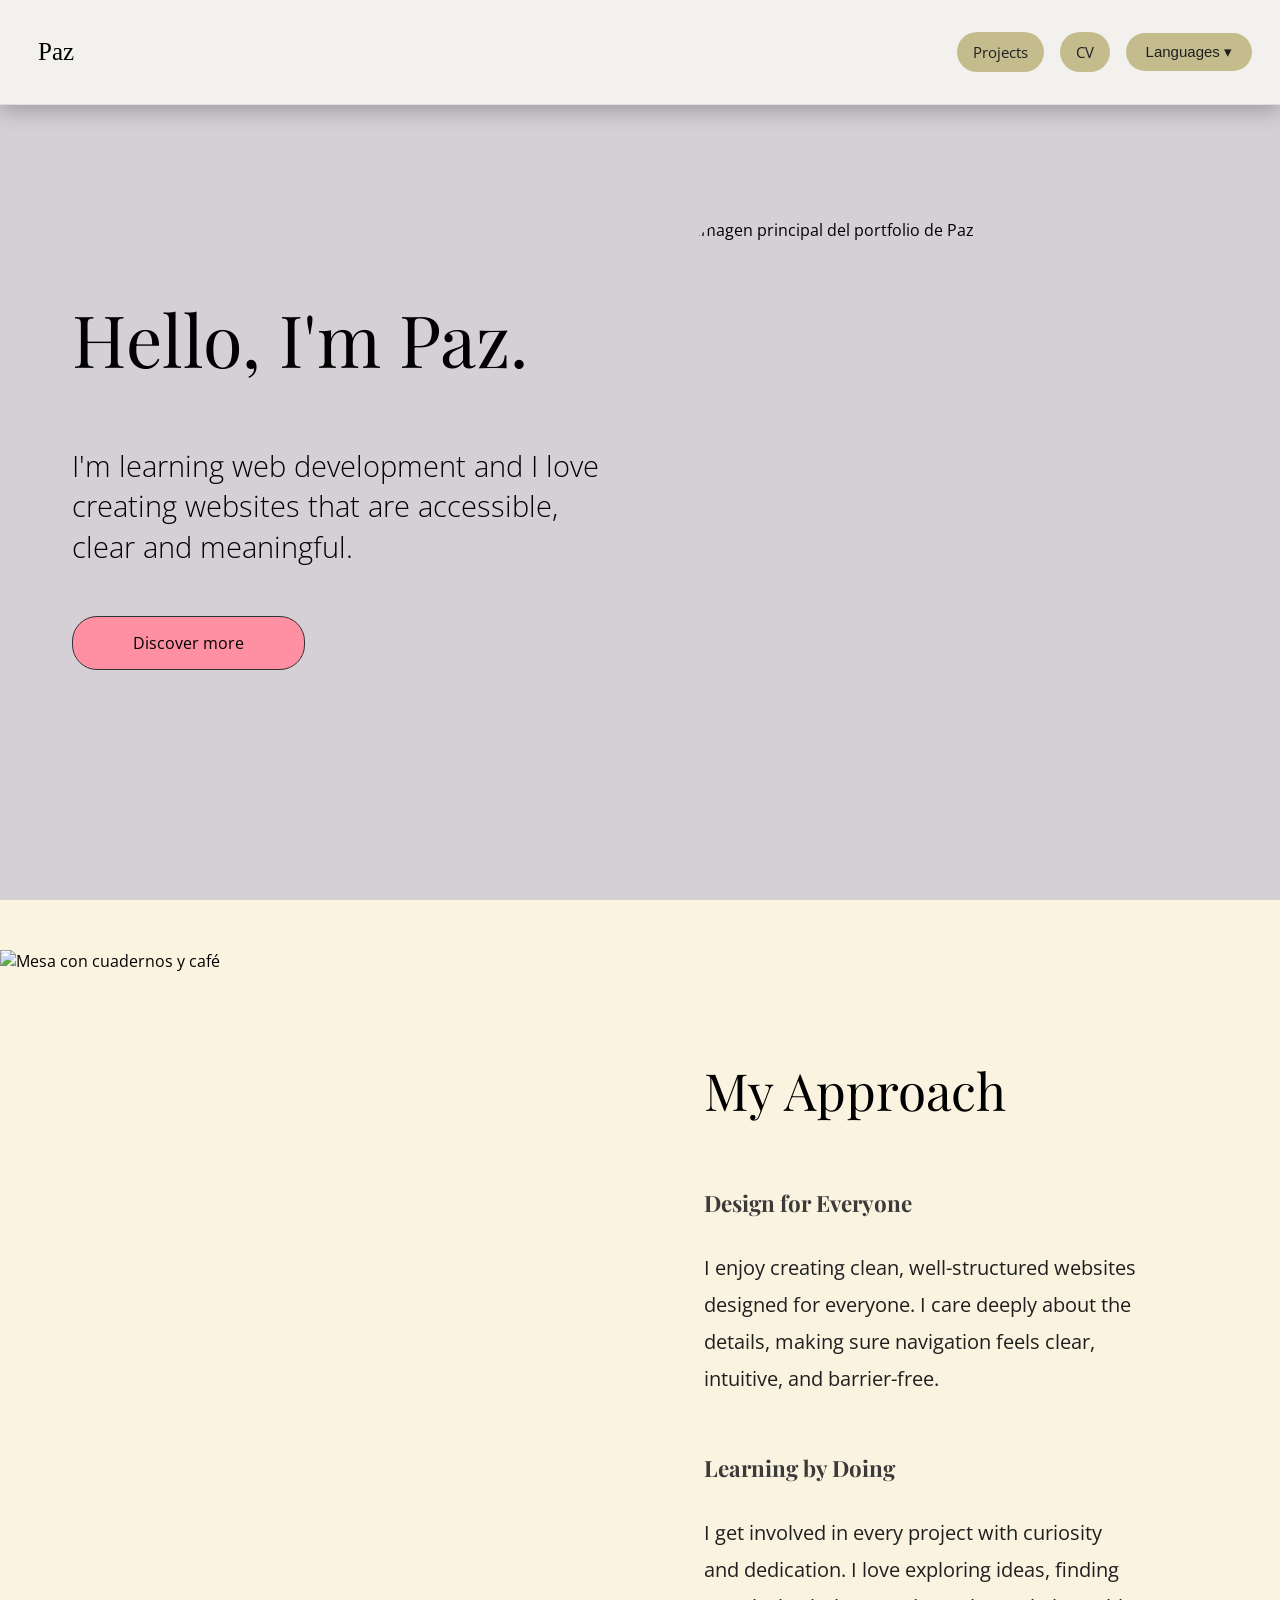
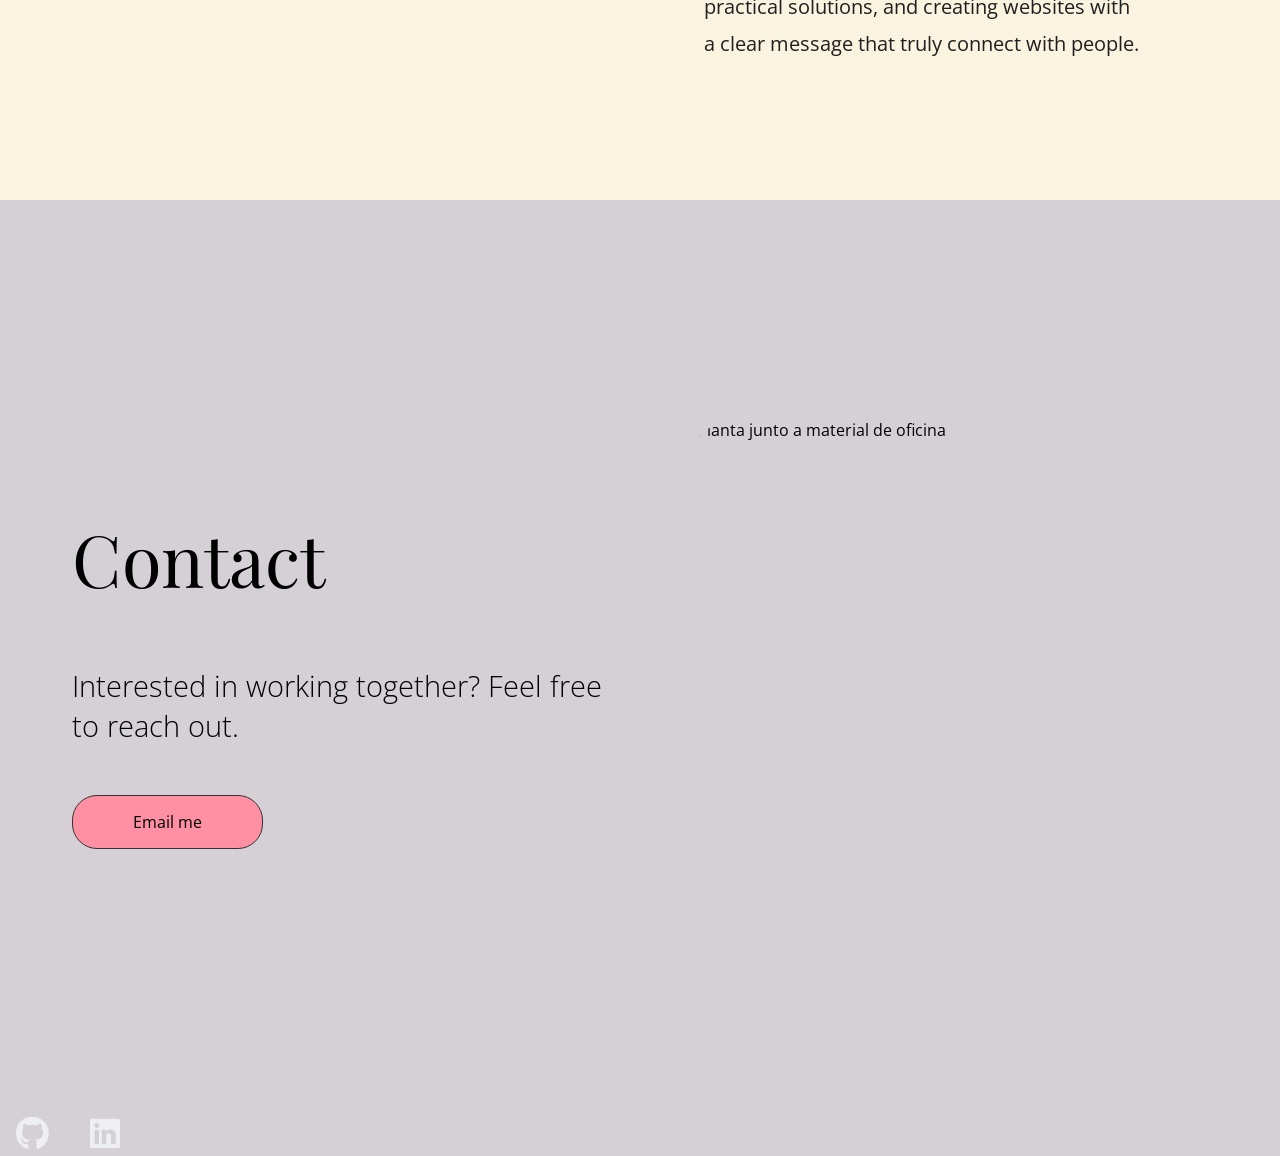
==== backup-index.html @ 0264eae2 "Add files via upload" ====
<!DOCTYPE html>
<html lang="en">
<head>
    <meta charset="UTF-8">
    <meta name="viewport" content="width=device-width, initial-scale=1.0">
    <!-- Fuente de Google -->
    <link href="https://fonts.googleapis.com/css2?family=Playfair+Display:wght@400;600;700&family=Open+Sans:wght@300;400;600&display=swap" rel="stylesheet">
    <!-- Íconos Font Awesome -->
    <link rel="stylesheet" href="https://cdnjs.cloudflare.com/ajax/libs/font-awesome/6.5.0/css/all.min.css">
    <link rel="stylesheet" href="styles.css">


    <title>Mi Página Web</title>

    <style>
                               /* ====1 BASE / RESET==== */
  html {
    scroll-behavior: smooth;
  }

  body {
    font-family: 'Open Sans', sans-serif;
    margin: 0;
    padding: 0;
    background-color: #D4D0D6;
  }

  /* Tipografía para títulos */
  h1, h2 {
    font-family: 'Playfair Display', serif;
  }

  /* Tamaños base (globales) */
  h1 {
    font-size: 4.5rem;
    font-weight: normal;
  }

  h2, p {
    font-size: 1.8rem;
    font-weight: 300;
    line-height: 1.4;
  }
 
                            /* =====2 HEADER / NAV ==== */
  header {
    position: fixed;
    top: 0;
    width: 100%;
    z-index: 1000;
    background-color: #F2F1ED;
    color: black;
    padding: 1rem;
    display: flex;
    align-items: center;
    box-shadow: 0 6px 20px rgba(0, 0, 0, 0.25);
    flex-wrap: wrap;
    transition: transform 0.3s ease-in-out;
  }

  .hide-header {
    transform: translateY(-100%);
  }

  .logo {
    font-size: 25px;
    font-weight: normal;
    color: black;
    padding: 5px 10px;
    font-family: proxima nova; /* fuente de la pagina */
  }
.navbar {
  display: flex;
  align-items: center;
  width: 100%;
}

.nav-links {
  display: flex;
  align-items: center;
  gap: 1rem;
  margin-left: auto;
}

  .nav-link {
    text-decoration: none;
    color: black;
    font-size: 15px;
    padding: 10px 20px;
    border-radius: 20px;
    background-color: #C5BC8E;
    display: inline-block;
    cursor: pointer;
  }

  .nav-link:hover {
    background-color: #F2F1ED;
    color: #218838;
  }

  .nav-button {
    font-size: 15px;
    padding: 10px 40px;
    background-color: #C5BC8E;
    color: black;
    border: none;
    border-radius: 20px;
    cursor: pointer;
  }

  .nav-button:hover {
    background-color: #F2F1ED;
    color: #218838;
  }

  /* Dropdown idiomas */
  .dropdown {
    position: relative;
    cursor: pointer;
    border-radius: 20px;
    background-color: #C5BC8E;
    display: inline-block;
    font-size: 15px;
  }

  .dropdown:hover {
    background-color: #F2F1ED;
    color: #218838;
  }

  .dropdown i {
    margin-left: 6px;
  }

  .idioma-dropdown {
    display: none;
    position: absolute;
    top: 45px;
    left: 0;
    background-color: #F2F1ED;
    box-shadow: 0 4px 8px rgba(0,0,0,0.1);
    border-radius: 10px;
    list-style: none;
    padding: 0;
    margin: 0;
    z-index: 1001;
    overflow: hidden;
    min-width: 120px;
  }

  .idioma-dropdown li {
    padding: 10px;
    font-size: 14px;
    color: black;
    cursor: pointer;
    text-align: left;
  }

  .idioma-dropdown li:hover {
    background-color: #C5BC8E;
  }
  .dropdown-btn {
  background: none;
  border: none;
  padding: 10px 20px;
  font-size: 15px;
  line-height: 1,2;
  cursor: pointer;
}
.lang-toggle {
  background: none;
  border: none;
  padding: 8px;
  cursor: pointer;
  color: #6b705c; /* elegante, no negro */
  display: flex;
  align-items: center;
}
.lang-icon {
  width: 22px;
  height: 22px;
  stroke-width: 1.3;
}
.lang-toggle:hover {
  color:#218838;
}


                         /* =======3 SCROLL / SECCIONES====== */
                         /* Ocultar barra de scroll (mantiene el scroll activo) */
.scroll-container {
  scrollbar-width: none;      /* Firefox */
  -ms-overflow-style: none;   /* IE / Edge antiguo */
}

.scroll-container::-webkit-scrollbar {
  display: none;              /* Chrome, Safari, Edge */
}

.scroll-item {
  min-height: 100vh;
  height: auto;
  display: flex;
  align-items: center;
  justify-content: center;
  padding: 2rem 0;
}


  .second-section {
    background-color: #faf3e0;
  }

  /* Layout general de secciones (1 y 3) */
  .section {
    display: flex;
    align-items: center;
    justify-content: center;
    max-width: 1200px;
    width: 100%;
    padding: 3rem 2rem;
    gap: 3rem;
  }

  .text-content {
    flex: 1;
    margin-right: 0;
  }

  .image-content {
    flex: 1;
    display: flex;
    justify-content: center;
    margin-left: 0;
  }

  .image-content img {
    width: 510px;
    height: 510px;
    object-fit: cover;
    border-radius: 60px;
    margin-top: 3rem; /* baja la imagen sin afectar al header */
  }

                            /* =======4. SECCIÓN 2 (ENFOQUE)====== */
  .enfoque-section {
    display: flex;
    height: auto; 
    padding: 0;
    margin: 0;
  }

  .enfoque-img {
    width: 50vw;
    height: auto;
    margin: 0;
    padding: 0;
    flex-shrink: 0;
  }

  .enfoque-img img {
    width: 100%;
    height: 100%;
    object-fit: cover;
    border-radius: 0;
    display: block;
  }

  /* (Unificado) Text-content dentro de sección enfoque */
  .enfoque-section .text-content {
    width: 50vw;
    padding: 4rem;
    display: flex;
    flex-direction: column;
    justify-content: center;
  }

  /* Tipografía y tamaños específicos dentro de sección enfoque */
.enfoque-section h1 {
  font-size: 3.2rem;
  margin-bottom: 2rem;
}

.enfoque-section h2 {
  font-size: 1.4rem;
  font-weight: 500;
  margin-top: 2rem;
  margin-bottom: 0.6rem;
  color: #3a3a3a;
}


.enfoque-section p {
  font-size: 1.25rem;
  line-height: 1.85;  /*mas aire entre lineas*/
  margin-bottom: 1.5rem;
  max-width: 85%;  /*ancho de la lectura*/
  color:  #1f1f1f;
  font-weight: 400;
}


                                     /* ======5. BOTÓN ======== */
  .pink-button {
    background-color: #ff8fa3;
    border: 1px solid #333;
    color: black;
    padding: 15px 60px;
    font-size: 16px;
    border-radius: 25px;
    cursor: pointer;
    display: inline-block;
    margin-top: 20px;
    transition: background-color 0.3s ease;
    text-decoration: none;
  }

  .pink-button:hover {
    background-color: #ff6f8e;
  }

                         /* =====  6) FOOTER  ========= */
 

  .social-icons {
    margin-top: 10px;
  }

  .social-icons a {
    color:#edeff2 ;
    margin: 0 16px;
    font-size: 34px;
    transition: color 0.3s;
    text-decoration: none;
  }

  .social-icons a:hover {
    color: #ff8fa3;
  }

                       /* ===== 7) RESPONSIVE ============= */

  .lang-toggle {
    display: none; /* (🌍) oculto por defecto en PC */
}

  @media (max-width: 768px) {

/* ===== BOTÓN IDIOMA MÓVIL (🌍) ===== */

/* Asegura que el grupo de acciones se vea */
.mobile-actions {

  display: flex;
  align-items: center;
  gap: 0.75rem;
  margin-left: auto;
}

/* Botón idioma: solo icono, visible y negro */
.lang-toggle {
  display: inline-flex;/* globo en modo movil*/
  align-items: center;
  justify-content: center;
  background: transparent;
  border: none;
  box-shadow: none;

  color: #000; /* mismo color que Paz */
  padding: 6px;
  cursor: pointer;
}

/* Tamaño real del icono */
.lang-toggle svg {
  width: 22px;
  height: 22px;
  stroke: currentColor;
}
/* MENÚ MÓVIL ABIERTO: ocultar icono idioma (bolita) */
header.open .lang-toggle {
  display: none;
}
/* Ajuste menú móvil */
    .nav-menu { 
      flex-wrap: wrap; 
      justify-content: center; 
      margin-left: 0; 
      margin-right: 0;
     } 

    .section {
      flex-direction: column;
      padding: 2rem 1rem;
      text-align: center;
    }

    .text-content, .image-content {
      margin: 1rem 0;
    }

    .image-content img {
      width: 100%;
      max-width: 300px;
      height: auto;
    }

    header {
      flex-direction: column;
      text-align: center;
    }

    .nav-link {
      margin: 10px 0;
    }

    h1 {
      font-size: 3rem;
    }

    h2 {
      font-size: 1rem;
    }

    .scroll-item {
      padding: 2rem 1rem;
      
    }

    .enfoque-section {
      flex-direction: column;
    }

    .enfoque-img, .enfoque-img img {
      width: 100%;
      height: auto;
    }

    .enfoque-section .text-content {
      width: 100%;
      padding: 2rem;
    }

  /* MENÚ MÓVIL: ocultar botones verdes */
    .nav-links {
       display: none;
}
/* ===== MENÚ MÓVIL – LISTA MÍNIMA ===== */

header.open .nav-links {
  display: flex;
  flex-direction: column;
  align-items: center;
  gap: 1.2rem;
  margin-top: 1.5rem;
}

header.open .nav-link {
  background: none;
  padding: 0;
  font-size: 1.15rem;
  font-weight: 400;
  color: #000;
}

header.open .nav-link:hover {
  color: #218838;
}

/* MENÚ MÓVIL ABIERTO: ocultar Languages */
.nav-links .dropdown {
  display: none;
}

/* MENÚ MÓVIL ABIERTO: ocultar hamburguesa cuando el menú está abierto */
header.open .nav-toggle {
  display: none;

  }
  /* ===== MENÚ MÓVIL COMO LISTA (SIN BOTONES) ===== */

header.open .nav-links {
  display: flex;              /* muestra el menú */
  flex-direction: column;     /* lista vertical */
  align-items: center;
  width: 100%;
  margin-top: 1.5rem;
  gap: 1.2rem;
}

header.open .nav-link {
  background: none;           /* quita verde */
  border-radius: 0;
  padding: 0;                 /* quita forma de botón */
  font-size: 1.2rem;
  font-weight: 400;
  color: #000;
}

header.open .nav-link:hover {
  background: none;
  color: #218838;
}

  }
</style>

</head>
<body>
                                   <!-- ====== ENCABEZADO CON MENÚ ====== -->
   
  <header>
  <div class="navbar">
  <a class="logo" href="index.html">Paz</a>

 <!-- ====== ACCIONES MÓVIL (derecha) ====== -->

   <div class="mobile-actions">

  <!-- Botón idioma (móvil) -->
  <button class="lang-toggle" aria-label="Change language">
  <svg class="lang-icon" viewBox="0 0 24 24" aria-hidden="true">
  <circle cx="12" cy="12" r="9" fill="none" stroke="currentColor" stroke-width="1.3"/>
  <path d="M4 12h16M12 3.5c3.5 3.8 3.5 13.2 0 17M12 3.5c-3.5 3.8-3.5 13.2 0 17"
      stroke="currentColor" stroke-width="1.3" fill="none"/>
  </svg>
      </button>
      
<!-- DROPDOWN IDIOMAS · MÓVIL -->
  <div class="dropdown mobile-dropdown">
    <div class="dropdown-menu">
      <button type="button" onclick="cambiarIdioma('en')">English</button>
      <button type="button" onclick="cambiarIdioma('es')">Español</button>
    </div>
  </div>
  <!-- Botón menú (hamburguesa) -->
  <button class="nav-toggle" aria-label="Abrir menú">
    <span></span><span></span><span></span>
  </button>

</div>


     <nav class="nav-links" aria-label="Navegación">
<a href="#" id="nav-projects">Projects</a>
<a href="#" id="nav-cv">CV</a>
      <div class="dropdown">
        <button class="dropdown-btn" id="nav-language" type="button">Languages ▾</button>

        <div class="dropdown-menu">
          <button type="button" onclick="cambiarIdioma('en')">English</button>
          <button type="button" onclick="cambiarIdioma('es')">Español</button>
        </div>
      </div>
    </nav>
  </div>
</header>
 
                              <!-- ====== CONTENIDO PRINCIPAL ====== -->
    <main class="scroll-container">
                                              <!-- SECCIÓN 1 -->

<section class="scroll-item">
<div  class="section">
<div  class="text-content">
<h1   id="intro-titulo">Hello, I'm Paz.  </h1>
<p    id="intro-parrafo">I'm learning web development and I love creating websites that are accessible, clear and meaningful.</p>
<a    href="projects-en.html" 
      class="pink-button" 
      id="intro-boton"> Discover more
</a>
</div>
      
<div  class="image-content">
<img  src="https://i.postimg.cc/T3HyyRSV/9FF4616E-A33A-4D18-80FD-D19FC85ECB50.png"
      alt="Imagen principal del portfolio de Paz">
</div>

            </div>
        </section>

                                                 <!-- SECCIÓN 2 -->
        
       <section class="scroll-item second-section" id="projects">
    <div class="enfoque-section">
        <div class="enfoque-img">
            <img src="https://i.postimg.cc/15RDTkV3/marina-podrez-Qw-Op3y-IPm38-unsplash.jpg" alt="Mesa con cuadernos y café">
        </div>
        <div class="text-content">
            <h1 id="enfoque-titulo">My Approach</h1>

<h2 id="enfoque-sub1"><strong>Design for Everyone</strong></h2>
<p id="enfoque-texto1">I enjoy creating clean, well-structured websites designed for everyone. I care deeply about the details, making sure navigation feels clear, intuitive, and barrier-free.</p>

<h2 id="enfoque-sub2"><strong>Learning by Doing</strong></h2>
<p id="enfoque-texto2">I get involved in every project with curiosity and dedication. I love exploring ideas, finding practical solutions, and creating websites with a clear message that truly connect with people.</p>



        </div>
    </div>
</section>

                                                 <!-- SECCIÓN 3 -->
        <section class="scroll-item" id="contact">
            <div class="section">
                <div class="text-content">
               <h1 id="contacto-titulo">Contact me </h1>

<p id="contacto-texto">
  Interested in my professional profile? Take a look at my CV to learn more about my experience and background.
</p>

<a href="cv-en.html" class="pink-button" id="contacto-boton">
  View CV
</a>
    

                </div>
                <div class="image-content">
                    <img src="https://i.postimg.cc/xTqwysz9/planta-en-maceta-cerca-de-telefonos-inteligentes-y-papeleria.jpg" alt="Planta junto a material de oficina">

                </div>
            </div>
        </section>
    </main>

                                       <!-- ====== Foot ====== -->
    <footer>
  <div class="social-icons">
    <a href="https://github.com/Paz8341" target="_blank" aria-label="GitHub">

      <i class="fab fa-github"></i>
    </a>
    <a href="https://www.linkedin.com/in/paz-castillo-268824127" target="_blank" aria-label="LinkedIn">

      <i class="fab fa-linkedin"></i>
    </a>
  </div>
</footer>

                  <!-- ====== SCRIPT PARA OCULTAR HEADER AL DESPLAZAR HACIA ABAJO ====== -->
    <script>
  let lastScroll = 0;

  const header = document.querySelector("header");
  const scroller = document.querySelector(".scroll-container"); // el que realmente hace scroll

  scroller.addEventListener("scroll", () => {
    const currentScroll = scroller.scrollTop; // posición del scroll dentro del contenedor

    if (currentScroll > lastScroll) {
      header.classList.add("hide-header");   // bajando: ocultar
    } else {
      header.classList.remove("hide-header"); // subiendo: mostrar
    }

    lastScroll = currentScroll;
  });
</script>

   <script>
const textos = {
  en: {
    /* ===== MENÚ (Ingles)===== */
    "menu-proyectos": "Projects",
    "menu-contacto": "Contact",

    /* ===== SECCIÓN 1 (Ingles)===== */
    "intro-titulo": "Hello, I'm Paz.",
    "intro-parrafo": "I'm learning web development and I love creating websites that are accessible, clear and meaningful.",
    "intro-boton": "Discover more",

    /* ===== SECCIÓN 2 (Ingles)===== */
    "enfoque-titulo": "My Approach",
    "enfoque-sub1": "<strong>Design for Everyone</strong>",
    "enfoque-texto1": "I enjoy creating clean, well-structured websites designed for everyone. I care deeply about the details, making sure navigation feels clear, intuitive, and barrier-free.",
    "enfoque-sub2": "<strong>Learning by Doing</strong>",
    "enfoque-texto2": "I get involved in every project with curiosity and dedication. I love exploring ideas, finding practical solutions, and creating websites with a clear message that truly connect with people.",

    /* ===== SECCIÓN 3 (Ingles)===== */
    "contacto-titulo": "Contact",
    "contacto-texto": "Interested in working together? Feel free to reach out.",
    "contacto-boton": "Email me",


    /* ===== FOOTER (Ingles)===== */
    "pie-pagina": "&copy; 2025 My Website"
  },

  es: {
    /* ===== MENÚ (español)===== */
    "menu-proyectos": "Proyectos",
    "menu-contacto": "Contacto",

    /* ===== SECCIÓN 1 (español)===== */
    "intro-titulo": "Hola, soy Paz.",
    "intro-parrafo": "Estoy aprendiendo desarrollo web y me encanta crear sitios accesibles, claros y con sentido.",
    "intro-boton": "Descubrir más",

    /* ===== SECCIÓN 2 (español)===== */
    "enfoque-titulo": "Mi Enfoque",
    "enfoque-sub1": "<strong>Diseño para Todos</strong>",
    "enfoque-texto1": "Disfruto creando páginas limpias y bien estructuradas, pensadas para todas las personas. Cuido los detalles para que la navegación sea clara, intuitiva y sin barreras.",
    "enfoque-sub2": "<strong>Aprender Haciendo</strong>",
    "enfoque-texto2": "Me implico en cada proyecto con curiosidad y dedicación. Me encanta explorar ideas, encontrar soluciones prácticas y crear webs con un mensaje claro que conecten de verdad con su público.",

    /* ===== SECCIÓN 3 (español)===== */
    "contacto-titulo": "Contacto",
    "contacto-texto": "¿Te apetece colaborar? Escríbeme cuando quieras.",
    "contacto-boton": "Escríbeme",


    /* ===== FOOTER (español)===== */
    "pie-pagina": "&copy; 2025 Mi Sitio Web"
  }
};

function cambiarIdioma(idioma) {

  // 1) Cambio los textos visibles según idioma
  for (const id in textos[idioma]) {
    const elemento = document.getElementById(id);
    if (elemento) {
      elemento.innerHTML = textos[idioma][id];
    }
  }

  // 2) Cambio enlaces según idioma (CV y Projects)
  const btnCV = document.getElementById("contacto-boton");
  if (btnCV) {
    btnCV.href = (idioma === "es") ? "cv-es.html" : "cv-en.html";
  }

  const btnProjects = document.getElementById("intro-boton");
  if (btnProjects) {
    btnProjects.href = (idioma === "es") ? "projects-es.html" : "projects-en.html";
  }

  // 3) Guardo el idioma elegido para próximas visitas
  localStorage.setItem("lang", idioma);

  // 4) Ajusto el atributo lang del HTML
  document.documentElement.lang = idioma;
}


/* ===== DROPDOWN IDIOMAS ===== */
document.querySelector('.dropdown').addEventListener('click', function (e) {
  e.stopPropagation();
  const menu = document.getElementById('idioma-menu');
  menu.style.display = (menu.style.display === 'block') ? 'none' : 'block';
});

document.addEventListener('click', function () {
  const menu = document.getElementById('idioma-menu');
  if (menu) menu.style.display = 'none';
});
// Al cargar la página: aplico el idioma guardado (si existe)
// Si no hay ninguno, uso inglés por defecto
const idiomaGuardado = localStorage.getItem("lang") || "en";
cambiarIdioma(idiomaGuardado);


</script>
 <script src="script.js"></script>

 <script src="script.js"></script>

</body>
</html>
---- styles.css ----
/* ====== RESET/BASE GLOBAL ====== */


* { box-sizing: border-box; }/* Aplica todos los elementos y hace que padding y border no rompan el tamaño real*/
html { 
  scroll-behavior: smooth; }/* Controla el comportamiento general del scroll */
body { 
  margin: 0; /* elimina margen por defecto del navegador */
  font-family: 'Open Sans', sans-serif; }/* fuente base */

/* Contenedor general */

.container { /* Contenedor centrado reutilizable Limita ancho y da aire lateral*/
  max-width: 1100px;
  margin: 0 auto;/* centra horizontalmente */
  padding: 3rem 1.5rem;/* espacio interior */
}

/* ====== HEADER / NAV (responsive) ====== */

header { /*Contenedor principal del menú superior*/
  position: sticky; /* se queda arriba al hacer scroll */
  top: 0;
  z-index: 1000; /* se mantiene por encima del contenido */
  background: #F2F1ED;
  border-bottom: 1px solid rgba(0,0,0,0.08);
}
/* Barra de navegación */

.navbar {
  display: flex; /* coloca elementos en fila */
  align-items: center; /* centra verticalmente */
  gap: 1rem;
  padding: 1rem 0.75rem;
  margin: 0;
}
/* Logo/ Nombre del sitio */

.logo {
  font-family: 'Playfair Display', serif; /* fuente decorativa */
  font-size: 1.4rem; /*tamaño del texto */
  text-decoration: none; /* sin subrayado */
  color: #1f1f1f; /* color del texto */
}
/* ====== ENLACES DE NAVEGACION ====== */

.nav-links {/* Contenedor de los links del menú */
  margin-left: auto; /* empuja los links a la derecha */
  display: flex;/* coloca los links en fila */
  align-items: center; /* centra verticalmente */
  gap: 0.75rem; /* espacio entre links */
}

.nav-links a { /* Estilo de cada enlace del menú */
  text-decoration: none; /* Sin subrayado */
  color: #1f1f1f; /* color del texto */
  background: #C5BC8E; /* fondo del botón */
  padding: 10px 16px; /* espacio interior */
  border-radius: 999px; /* forma redondeada */
  font-size: 0.95rem; /* tamaño de texto */
}

.nav-links a:hover { /* Hover de los enlaces */
  background: #ffffff; }  /* cambia el fondo al pasar el ratón */


/* ===== HAMBURGUESA CLÁSICA (3 RAYAS) ===== */

/* Botón hamburguesa (contenedor del icono) */
.nav-toggle { 
  display: none;   /* oculto por defecto (desktop) */      
  margin-left: auto; /* Empuja el botón a la derecha */
  background: #C5BC8E; /* Fondo verde (igual que los botones del menú) */
  border: none;   /* Sin borde */
  border-radius: 999px; /* Forma completamente redondeada */
  cursor: pointer; /* Cursor de botón clicable */
  align-items: center;
  justify-content: center;
  width: 38px;      /* ancho fijo del botón */
  height: 28px;     /* alto fijo del botón */
  padding: 0;       /* evita que la pastilla se alargue */

}

/* Línea central de la hamburguesa */
.nav-toggle span {
  position: relative;  /* Referencia para ::before y ::after */
  width: 6px;  /* Ancho de cada raya */
  height: 1.5px; /* Grosor de la raya */
  background: #1f1f1f; /* Color de las rayas */
  display: block; /* Se comporta como bloque */
}

/* Rayas superior e inferior */
.nav-toggle span::before,
.nav-toggle span::after {
  content: "";                /* Necesario para que el pseudo-elemento exista */
  position: absolute;         /* Posición absoluta respecto al span */
  left: 0;                    /* Alineadas a la izquierda */
  width: 6px;                /* Mismo ancho que la raya central */
  height: 1.5px;                /* Mismo grosor */
  background: #1f1f1f;        /* Mismo color */
}

/* Raya superior */
.nav-toggle span::before {
  top: -4px;                  /* Se coloca arriba de la raya central */
}

/* Raya inferior */
.nav-toggle span::after {
  top: 4px;                   /* Se coloca debajo de la raya central */
}


/* Dropdown idiomas */

.dropdown {/* Contenedor del dropdown (referencia para position:absolute) */
   position: relative; }/* permite posicionar el menú dentro */

.dropdown-btn {
  border: none;
  background: #C5BC8E;
  padding: 10px 16px;
  border-radius: 999px; /* forma redondeada */
  cursor: pointer;
  font-size: 0.95rem;
  color: #1f1f1f;
}

.dropdown-btn:hover { /* Hover del botón de idiomas */
  background: #ffffff; /* cambio de fondo al pasar el ratón */
}

.dropdown-menu {/* Menú desplegable (cerrado por defecto) */
  display: none;/* oculto inicialmente */
  position: absolute;/* flota sobre el layout */
  top: 46px;/* separación desde el botón */
  left: 0;/* alineado a la izquierda */
  background: #fff;/* fondo blanco */
  border-radius: 14px;/* esquinas suaves */
  box-shadow: 0 10px 30px rgba(0,0,0,0.15);/* sombra flotante */
  padding: 8px;/* espacio interior */
  min-width: 160px;/* ancho mínimo */
}

.dropdown-menu button {/* Botones dentro del menú de idiomas */
  width: 100%;/* ocupa todo el ancho */
  border: none;/* sin borde */
  background: transparent;/* fondo transparente */
  padding: 10px 10px;/* espacio clicable */
  border-radius: 10px;/* esquinas redondeadas */
  text-align: left;/* texto alineado a la izquierda */
  cursor: pointer;/* cursor interactivo */
}

.dropdown-menu button:hover { /* Hover de cada idioma */
  background: #F2F1ED; /* fondo suave al pasar el ratón */
}

.dropdown.open .dropdown-menu { /* Estado abierto del dropdown (activado por JS) */
  display: block;  /* muestra el menú */
}

/* ====== HERO (Inicio) ====== */

.hero { /* Sección principal de bienvenida */
  background: #D4D0D6; /* color de fondo del hero */
}

.hero-grid {/* Grid que organiza texto e imagen */
  display: grid; /* layout en grid */
  grid-template-columns: 1.1fr 0.9fr;/* texto / imagen */
  gap: 2rem; /* espacio entre columnas */
  align-items: center;/* centra verticalmente */
}

.hero h1 { /*Título principal del hero */
  font-family: 'Playfair Display', serif;/* tipografía especial */
  font-size: 3.2rem;/* tamaño grande */
  margin: 0 0 0.8rem 0;/* separación inferior */
}

.hero p { /* Texto descriptivo del hero */
  font-size: 1.15rem;/* tamaño de lectura cómoda */
  line-height: 1.7;/* altura de línea */
  margin: 0 0 1.2rem 0;/* separación inferior */
  max-width: 52ch; /* ancho máximo de lectura */
}

.hero img {/* Imagen del hero */
  width: 100%;
  height: 420px;
  object-fit: cover;/* recorte proporcional */
  border-radius: 28px;
}

/* Botón rosa (tu estilo) */
.pink-button {
  background-color: #ff8fa3;/* color principal */
  border: 1px solid #333;
  color: black;/* texto negro */
  padding: 14px 46px;
  font-size: 16px;
  border-radius: 25px;
  cursor: pointer;/* cursor interactivo */
  display: inline-block;/* se comporta como botón */
  text-decoration: none;
}
.pink-button:hover { /* Hover del botón rosa */
  background-color: #ff6f8e; /* color más intenso */
}

/* Cards */

.card {/*una caja bonita que contiene algo  */
  background: #ffffff;/* fondo blanco para destacar */
  border-radius: 22px;/* esquinas redondeadas */
  padding: 1.6rem;/* espacio interior del contenido */
  box-shadow: 0 10px 25px rgba(0,0,0,0.06);/* sombra suave */
}

/* Grid proyectos */
.grid-3 {/*Como se colocan las cosas, no cómo se ven*/
  display: grid;/* activa el sistema grid */
  grid-template-columns: repeat(3, 1fr);/* 3 columnas iguales */
  gap: 1rem;/* espacio entre columnas */
}

/* ====== RESPONSIVE MOBILE ====== */

@media (max-width: 700px) {
  .nav-toggle { /* Muestra el botón hamburguesa en móvil */
    display: block; 
  }

  .nav-links { /* Oculta el menú por defecto */
    display: none;/* cerrado inicialmente */
    width: 100%;/* enlaces en columna */
    flex-direction: column;
    align-items: stretch;
    margin: 0;
    padding: 0 1.5rem 1rem 1.5rem;
  }

  .nav-links a,
  .dropdown-btn {
    width: 100%;
    text-align: center;
  }

  header.open .nav-links {  /* Cuando JS añade la clase "open" */
    display: flex; 
  }

  .hero h1 { font-size: 2.4rem; }
  .grid-3 { grid-template-columns: 1fr; }
}
/* ====== PARCHE RESPONSIVE para tu layout actual (scroll-item / section) ====== */

@media (max-width: 900px) {

/* HERO · Imagen full width tipo Adri */
.scroll-item:first-of-type .image-content {
  margin-left: -1.5rem;
  margin-right: -1.5rem;
}
  /* ===== HERO MÓVIL · ORDEN DEFINITIVO ===== */

.scroll-item:first-of-type .section {
  display: flex !important;
  flex-direction: column !important;
}

/* rompe el wrapper de texto solo visualmente */
.scroll-item:first-of-type .text-content {
  display: contents;
}

.scroll-item:first-of-type #intro-titulo {
  order: 1;
  margin-bottom: 0.5rem;
}

.scroll-item:first-of-type .image-content {
  order: 2;
  width: 100%;
  max-width: 90vw;      /* ← AQUÍ se hace grande */
  margin: 1.5rem auto;  /* centrada */
}

.scroll-item:first-of-type #intro-parrafo {
  order: 3;
}

.scroll-item:first-of-type #intro-boton {
  order: 4;
}

/* HERO · Imagen más cuadrada */
.scroll-item:first-of-type .image-content img {
  width: 100% !important;
  aspect-ratio:  4/ 5;   /* cuadrada */
  height: auto !important;
}

 .scroll-item {/* Evita que height:100vh rompa el diseño en móvil */
  height: auto !important;
  min-height: auto !important;
  padding: 2rem 0 !important;
  display: block !important;   /* evita solapes */
}
/* Apilar texto + imagen en columna */
  .section,
  .enfoque-section {
    flex-direction: column !important;
    align-items: center !important;
    justify-content: flex-start !important;
    gap: 1.5rem !important;
    padding: 2rem 1.5rem !important;
  }

/* Elimina anchos y alturas fijas que rompen el móvil */
  .enfoque-img,
  .enfoque-section .text-content {
    width: 100% !important;
    height: auto !important;
    padding: 0 !important;
  }
/* Imagen de la sección enfoque */
  .enfoque-img img {
    height: 260px !important;
    width: 100% !important;
    object-fit: cover !important;
    border-radius: 28px !important;
  }

/* Imágenes generales */
  .image-content {
    margin: 0 !important;
  
  }

/* Texto: bajar tamaños en móvil para que no se monten */ 
  .hero h1,
  .enfoque-section h1,
  #contact h1 {
   font-size: 2.2rem !important;
   line-height: 1.15 !important;
}
.text-content {
    margin-bottom: 1.25rem !important;
}

.enfoque-section p {
   max-width: 100% !important;
}
/* Botón centrado */
.pink-button {
    width: 100%;
    max-width: 320px;
    text-align: center;
  }
.enfoque-section {
    height: auto !important;
    padding-bottom: 3rem !important;
  }
.enfoque-section h1 {
    margin: 0 0 1rem 0 !important;
  }

.enfoque-section h2 {
    margin-top: 1.5rem !important;
  }

#contact {
    padding-top: 3rem !important;
  }
  }
  /* ===== AJUSTE LIMPIO BORDES SECCIÓN ENFOQUE (DESKTOP) ===== */


/* ====== MEDIA QUERY · MENÚ MÓVIL ======

   Este bloque controla SOLO el comportamiento del menú en pantallas pequeñas
   (móviles y tablets)
*/
/* ===== DROPDOWN IDIOMAS (VISIBILIDAD) ===== */

.dropdown-menu {
  display: none;
}

.dropdown.open .dropdown-menu {
  display: block;
}

@media (max-width: 768px) {
.mobile-dropdown {
  position: absolute;
  top: 60px;
  right: 1rem;
  z-index: 1001;
}

  .nav-links {/* Oculta los botones verdes (Projects / CV / Languages) en modo móvil */
    display: none;
  }

  .nav-toggle {/* Muestra el icono de hamburguesa solo en modo móvil */
    display: block;
  }
    /* ===== DROPDOWN IDIOMAS (MÓVIL) ===== */
  .dropdown-menu {
    left: auto;
    right: 0;
    min-width: 140px;
  }


/* === ACCIONES MÓVIL (🌍 + ☰) === */

  .mobile-actions {
    display: flex;          /* coloca 🌍 y ☰ en fila */
    gap: 0.5rem;            /* espacio entre botones */
    margin-left: auto;      /* empuja el grupo a la derecha */
  }

  .mobile-actions .nav-toggle { /* Estilo común para ambos botones */ 
    background: #C5BC8E;    /* mismo verde que Projects / CV */
    border: none;
    border-radius: 999px;
    width: 38px;     /* mismo tamaño que el botón base */
    height: 28px;
    padding: 0;      /* evita que se alargue */
    cursor: pointer;
    display: flex;
    align-items: center;
    justify-content: center;
  }

  .lang-toggle {/* Botón idioma (🌍) – visible, limpio y alineado */
    display: inline-flex;  /* asegura que SE VEA */
    align-items: center;
    justify-content: center;
    background: transparent; /* sin fondo */
    border: none; /* sin borde */
    box-shadow: none;
    color: #1f1f1f; /* MISMO color que Paz / hamburguesa */
    padding: 8px;
    font-size: 22px; /* tamaño visible del icono */
    cursor: pointer;
  }
}
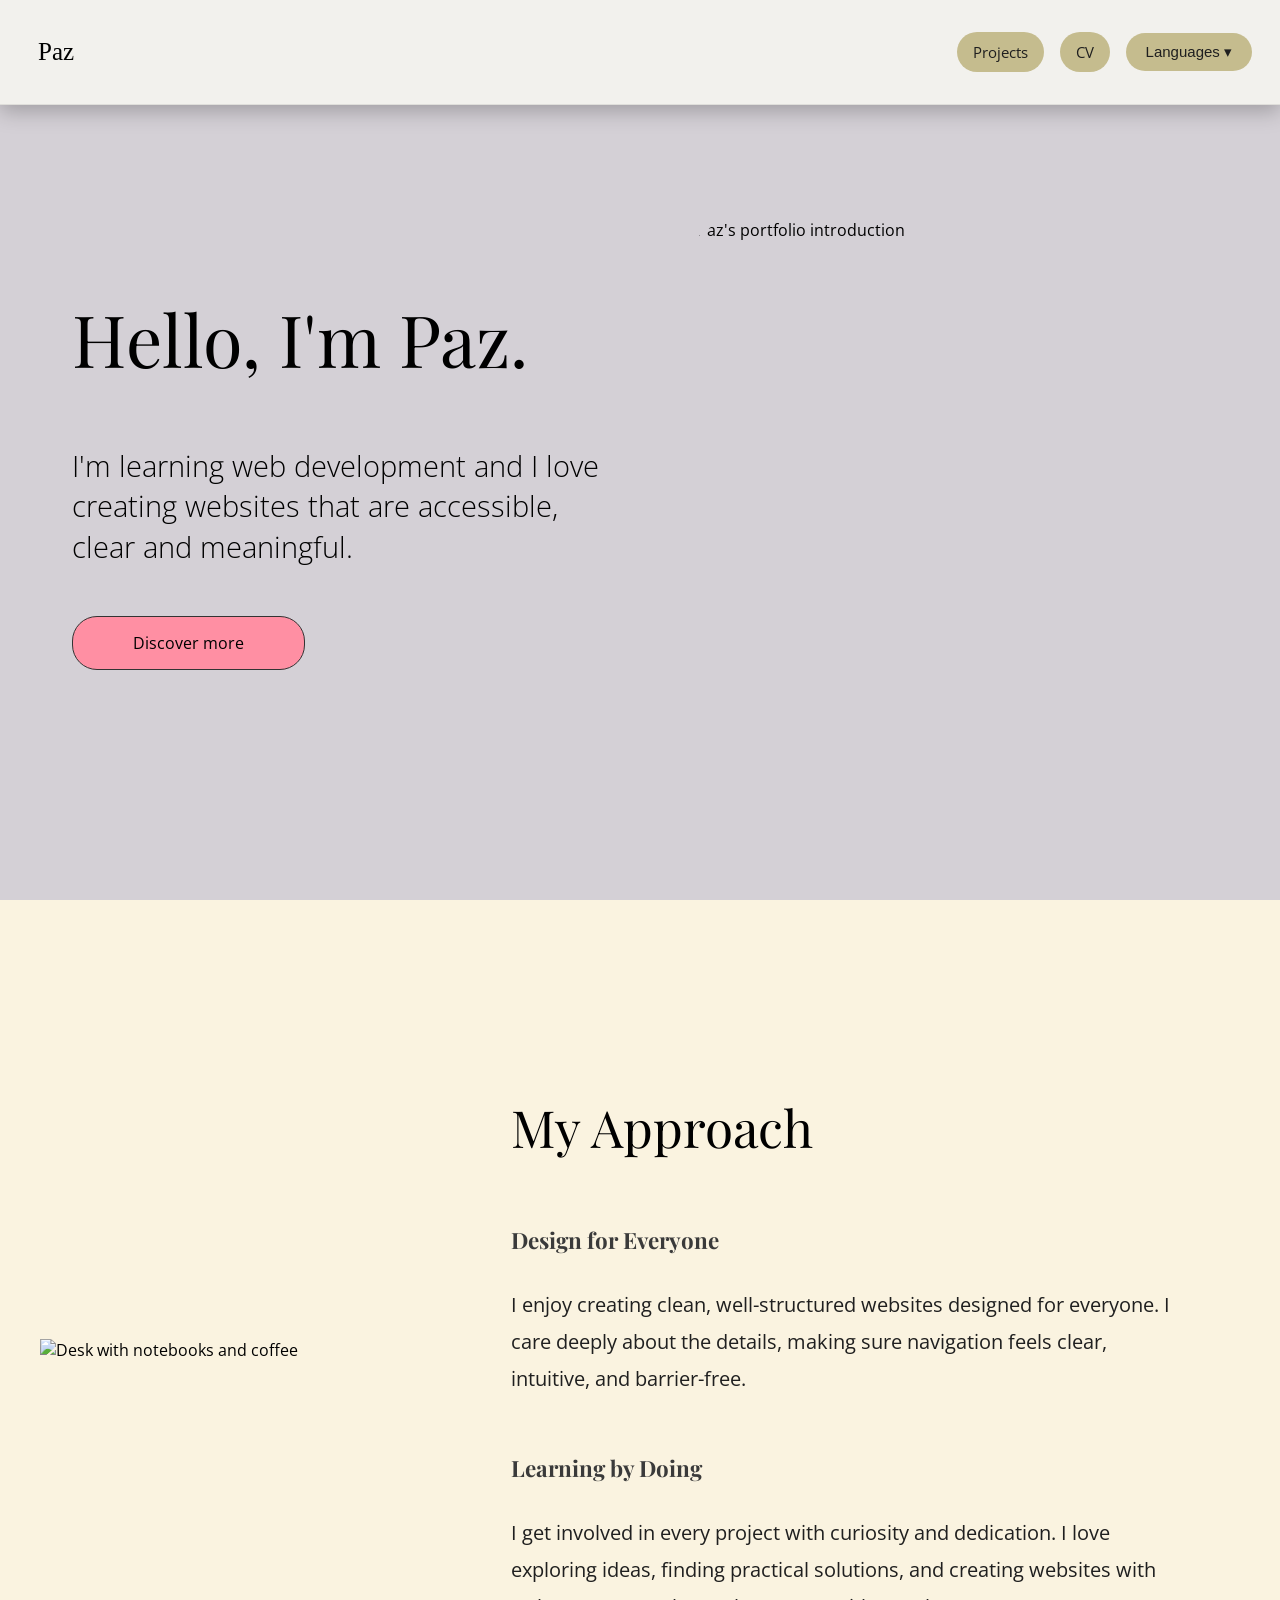
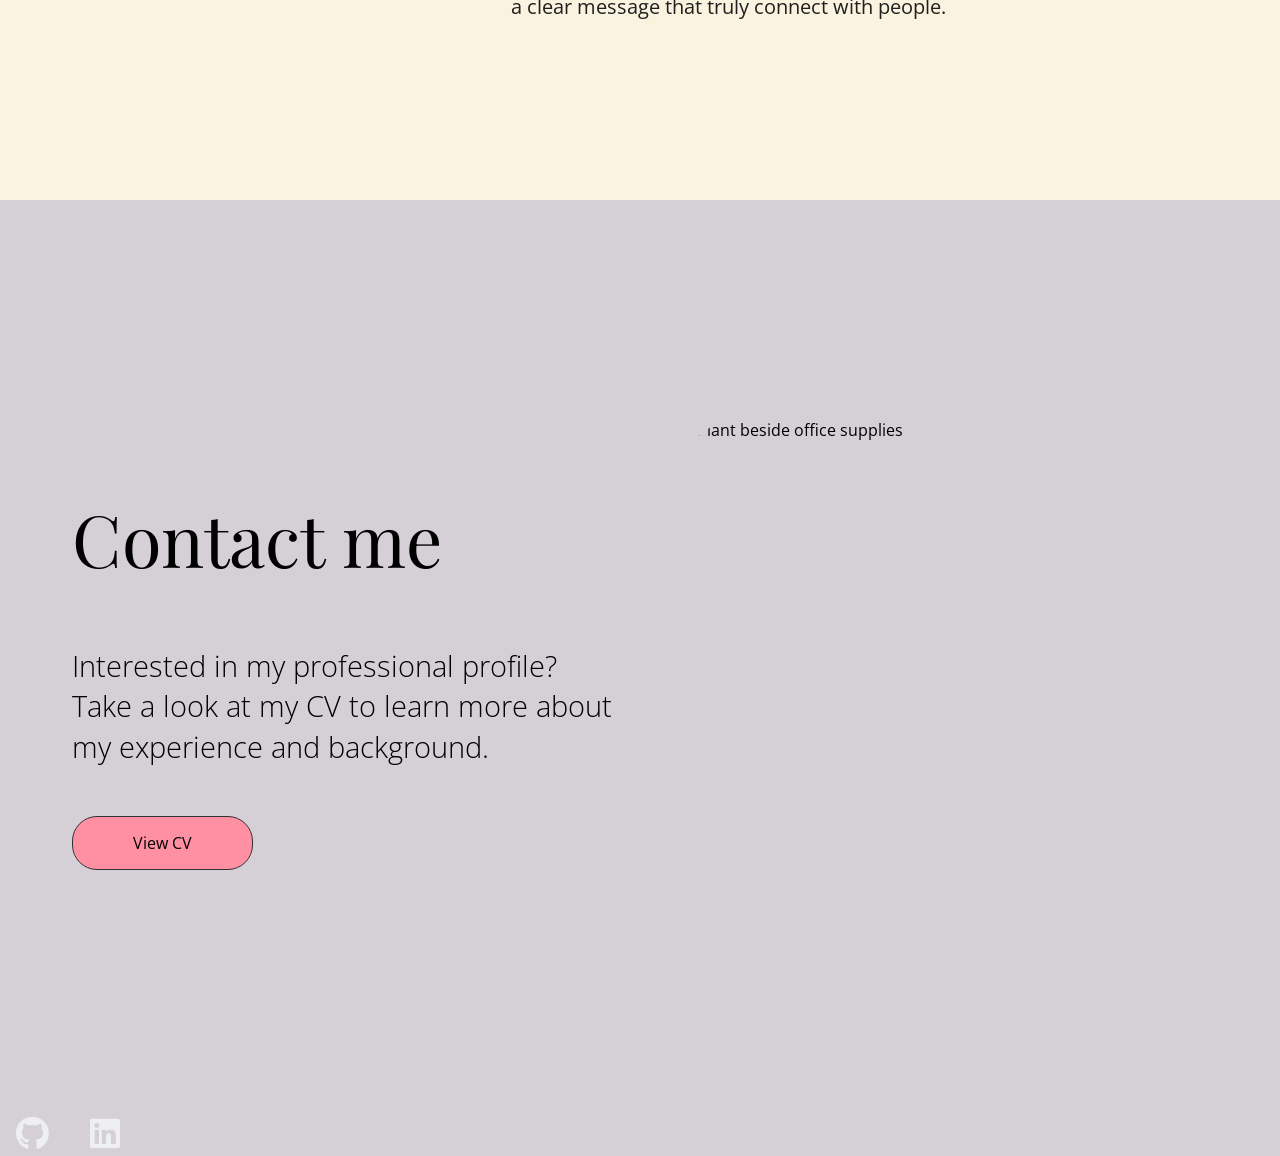
==== commit 0517d37b: "Mejora navegación, idiomas y responsive conservando el portfolio" ====
--- a/backup-index.html
+++ b/backup-index.html
@@ -1,771 +1,156 @@
-<!DOCTYPE html>
-<html lang="en">
-<head>
-    <meta charset="UTF-8">
-    <meta name="viewport" content="width=device-width, initial-scale=1.0">
-    <!-- Fuente de Google -->
-    <link href="https://fonts.googleapis.com/css2?family=Playfair+Display:wght@400;600;700&family=Open+Sans:wght@300;400;600&display=swap" rel="stylesheet">
-    <!-- Íconos Font Awesome -->
-    <link rel="stylesheet" href="https://cdnjs.cloudflare.com/ajax/libs/font-awesome/6.5.0/css/all.min.css">
-    <link rel="stylesheet" href="styles.css">
-
-
-    <title>Mi Página Web</title>
-
-    <style>
-                               /* ====1 BASE / RESET==== */
-  html {
-    scroll-behavior: smooth;
-  }
-
-  body {
-    font-family: 'Open Sans', sans-serif;
-    margin: 0;
-    padding: 0;
-    background-color: #D4D0D6;
-  }
-
-  /* Tipografía para títulos */
-  h1, h2 {
-    font-family: 'Playfair Display', serif;
-  }
-
-  /* Tamaños base (globales) */
-  h1 {
-    font-size: 4.5rem;
-    font-weight: normal;
-  }
-
-  h2, p {
-    font-size: 1.8rem;
-    font-weight: 300;
-    line-height: 1.4;
-  }
- 
-                            /* =====2 HEADER / NAV ==== */
-  header {
-    position: fixed;
-    top: 0;
-    width: 100%;
-    z-index: 1000;
-    background-color: #F2F1ED;
-    color: black;
-    padding: 1rem;
-    display: flex;
-    align-items: center;
-    box-shadow: 0 6px 20px rgba(0, 0, 0, 0.25);
-    flex-wrap: wrap;
-    transition: transform 0.3s ease-in-out;
-  }
-
-  .hide-header {
-    transform: translateY(-100%);
-  }
-
-  .logo {
-    font-size: 25px;
-    font-weight: normal;
-    color: black;
-    padding: 5px 10px;
-    font-family: proxima nova; /* fuente de la pagina */
-  }
-.navbar {
-  display: flex;
-  align-items: center;
-  width: 100%;
-}
-
-.nav-links {
-  display: flex;
-  align-items: center;
-  gap: 1rem;
-  margin-left: auto;
-}
-
-  .nav-link {
-    text-decoration: none;
-    color: black;
-    font-size: 15px;
-    padding: 10px 20px;
-    border-radius: 20px;
-    background-color: #C5BC8E;
-    display: inline-block;
-    cursor: pointer;
-  }
-
-  .nav-link:hover {
-    background-color: #F2F1ED;
-    color: #218838;
-  }
-
-  .nav-button {
-    font-size: 15px;
-    padding: 10px 40px;
-    background-color: #C5BC8E;
-    color: black;
-    border: none;
-    border-radius: 20px;
-    cursor: pointer;
-  }
-
-  .nav-button:hover {
-    background-color: #F2F1ED;
-    color: #218838;
-  }
-
-  /* Dropdown idiomas */
-  .dropdown {
-    position: relative;
-    cursor: pointer;
-    border-radius: 20px;
-    background-color: #C5BC8E;
-    display: inline-block;
-    font-size: 15px;
-  }
-
-  .dropdown:hover {
-    background-color: #F2F1ED;
-    color: #218838;
-  }
-
-  .dropdown i {
-    margin-left: 6px;
-  }
-
-  .idioma-dropdown {
-    display: none;
-    position: absolute;
-    top: 45px;
-    left: 0;
-    background-color: #F2F1ED;
-    box-shadow: 0 4px 8px rgba(0,0,0,0.1);
-    border-radius: 10px;
-    list-style: none;
-    padding: 0;
-    margin: 0;
-    z-index: 1001;
-    overflow: hidden;
-    min-width: 120px;
-  }
-
-  .idioma-dropdown li {
-    padding: 10px;
-    font-size: 14px;
-    color: black;
-    cursor: pointer;
-    text-align: left;
-  }
-
-  .idioma-dropdown li:hover {
-    background-color: #C5BC8E;
-  }
-  .dropdown-btn {
-  background: none;
-  border: none;
-  padding: 10px 20px;
-  font-size: 15px;
-  line-height: 1,2;
-  cursor: pointer;
-}
-.lang-toggle {
-  background: none;
-  border: none;
-  padding: 8px;
-  cursor: pointer;
-  color: #6b705c; /* elegante, no negro */
-  display: flex;
-  align-items: center;
-}
-.lang-icon {
-  width: 22px;
-  height: 22px;
-  stroke-width: 1.3;
-}
-.lang-toggle:hover {
-  color:#218838;
-}
-
-
-                         /* =======3 SCROLL / SECCIONES====== */
-                         /* Ocultar barra de scroll (mantiene el scroll activo) */
-.scroll-container {
-  scrollbar-width: none;      /* Firefox */
-  -ms-overflow-style: none;   /* IE / Edge antiguo */
-}
-
-.scroll-container::-webkit-scrollbar {
-  display: none;              /* Chrome, Safari, Edge */
-}
-
-.scroll-item {
-  min-height: 100vh;
-  height: auto;
-  display: flex;
-  align-items: center;
-  justify-content: center;
-  padding: 2rem 0;
-}
-
-
-  .second-section {
-    background-color: #faf3e0;
-  }
-
-  /* Layout general de secciones (1 y 3) */
-  .section {
-    display: flex;
-    align-items: center;
-    justify-content: center;
-    max-width: 1200px;
-    width: 100%;
-    padding: 3rem 2rem;
-    gap: 3rem;
-  }
-
-  .text-content {
-    flex: 1;
-    margin-right: 0;
-  }
-
-  .image-content {
-    flex: 1;
-    display: flex;
-    justify-content: center;
-    margin-left: 0;
-  }
-
-  .image-content img {
-    width: 510px;
-    height: 510px;
-    object-fit: cover;
-    border-radius: 60px;
-    margin-top: 3rem; /* baja la imagen sin afectar al header */
-  }
-
-                            /* =======4. SECCIÓN 2 (ENFOQUE)====== */
-  .enfoque-section {
-    display: flex;
-    height: auto; 
-    padding: 0;
-    margin: 0;
-  }
-
-  .enfoque-img {
-    width: 50vw;
-    height: auto;
-    margin: 0;
-    padding: 0;
-    flex-shrink: 0;
-  }
-
-  .enfoque-img img {
-    width: 100%;
-    height: 100%;
-    object-fit: cover;
-    border-radius: 0;
-    display: block;
-  }
-
-  /* (Unificado) Text-content dentro de sección enfoque */
-  .enfoque-section .text-content {
-    width: 50vw;
-    padding: 4rem;
-    display: flex;
-    flex-direction: column;
-    justify-content: center;
-  }
-
-  /* Tipografía y tamaños específicos dentro de sección enfoque */
-.enfoque-section h1 {
-  font-size: 3.2rem;
-  margin-bottom: 2rem;
-}
-
-.enfoque-section h2 {
-  font-size: 1.4rem;
-  font-weight: 500;
-  margin-top: 2rem;
-  margin-bottom: 0.6rem;
-  color: #3a3a3a;
-}
-
-
-.enfoque-section p {
-  font-size: 1.25rem;
-  line-height: 1.85;  /*mas aire entre lineas*/
-  margin-bottom: 1.5rem;
-  max-width: 85%;  /*ancho de la lectura*/
-  color:  #1f1f1f;
-  font-weight: 400;
-}
-
-
-                                     /* ======5. BOTÓN ======== */
-  .pink-button {
-    background-color: #ff8fa3;
-    border: 1px solid #333;
-    color: black;
-    padding: 15px 60px;
-    font-size: 16px;
-    border-radius: 25px;
-    cursor: pointer;
-    display: inline-block;
-    margin-top: 20px;
-    transition: background-color 0.3s ease;
-    text-decoration: none;
-  }
-
-  .pink-button:hover {
-    background-color: #ff6f8e;
-  }
-
-                         /* =====  6) FOOTER  ========= */
- 
-
-  .social-icons {
-    margin-top: 10px;
-  }
-
-  .social-icons a {
-    color:#edeff2 ;
-    margin: 0 16px;
-    font-size: 34px;
-    transition: color 0.3s;
-    text-decoration: none;
-  }
-
-  .social-icons a:hover {
-    color: #ff8fa3;
-  }
-
-                       /* ===== 7) RESPONSIVE ============= */
-
-  .lang-toggle {
-    display: none; /* (🌍) oculto por defecto en PC */
-}
-
-  @media (max-width: 768px) {
-
-/* ===== BOTÓN IDIOMA MÓVIL (🌍) ===== */
-
-/* Asegura que el grupo de acciones se vea */
-.mobile-actions {
-
-  display: flex;
-  align-items: center;
-  gap: 0.75rem;
-  margin-left: auto;
-}
-
-/* Botón idioma: solo icono, visible y negro */
-.lang-toggle {
-  display: inline-flex;/* globo en modo movil*/
-  align-items: center;
-  justify-content: center;
-  background: transparent;
-  border: none;
-  box-shadow: none;
-
-  color: #000; /* mismo color que Paz */
-  padding: 6px;
-  cursor: pointer;
-}
-
-/* Tamaño real del icono */
-.lang-toggle svg {
-  width: 22px;
-  height: 22px;
-  stroke: currentColor;
-}
-/* MENÚ MÓVIL ABIERTO: ocultar icono idioma (bolita) */
-header.open .lang-toggle {
-  display: none;
-}
-/* Ajuste menú móvil */
-    .nav-menu { 
-      flex-wrap: wrap; 
-      justify-content: center; 
-      margin-left: 0; 
-      margin-right: 0;
-     } 
-
-    .section {
-      flex-direction: column;
-      padding: 2rem 1rem;
-      text-align: center;
-    }
-
-    .text-content, .image-content {
-      margin: 1rem 0;
-    }
-
-    .image-content img {
-      width: 100%;
-      max-width: 300px;
-      height: auto;
-    }
-
-    header {
-      flex-direction: column;
-      text-align: center;
-    }
-
-    .nav-link {
-      margin: 10px 0;
-    }
-
-    h1 {
-      font-size: 3rem;
-    }
-
-    h2 {
-      font-size: 1rem;
-    }
-
-    .scroll-item {
-      padding: 2rem 1rem;
-      
-    }
-
-    .enfoque-section {
-      flex-direction: column;
-    }
-
-    .enfoque-img, .enfoque-img img {
-      width: 100%;
-      height: auto;
-    }
-
-    .enfoque-section .text-content {
-      width: 100%;
-      padding: 2rem;
-    }
-
-  /* MENÚ MÓVIL: ocultar botones verdes */
-    .nav-links {
-       display: none;
-}
-/* ===== MENÚ MÓVIL – LISTA MÍNIMA ===== */
-
-header.open .nav-links {
-  display: flex;
-  flex-direction: column;
-  align-items: center;
-  gap: 1.2rem;
-  margin-top: 1.5rem;
-}
-
-header.open .nav-link {
-  background: none;
-  padding: 0;
-  font-size: 1.15rem;
-  font-weight: 400;
-  color: #000;
-}
-
-header.open .nav-link:hover {
-  color: #218838;
-}
-
-/* MENÚ MÓVIL ABIERTO: ocultar Languages */
-.nav-links .dropdown {
-  display: none;
-}
-
-/* MENÚ MÓVIL ABIERTO: ocultar hamburguesa cuando el menú está abierto */
-header.open .nav-toggle {
-  display: none;
-
-  }
-  /* ===== MENÚ MÓVIL COMO LISTA (SIN BOTONES) ===== */
-
-header.open .nav-links {
-  display: flex;              /* muestra el menú */
-  flex-direction: column;     /* lista vertical */
-  align-items: center;
-  width: 100%;
-  margin-top: 1.5rem;
-  gap: 1.2rem;
-}
-
-header.open .nav-link {
-  background: none;           /* quita verde */
-  border-radius: 0;
-  padding: 0;                 /* quita forma de botón */
-  font-size: 1.2rem;
-  font-weight: 400;
-  color: #000;
-}
-
-header.open .nav-link:hover {
-  background: none;
-  color: #218838;
-}
-
-  }
-</style>
-
-</head>
-<body>
-                                   <!-- ====== ENCABEZADO CON MENÚ ====== -->
-   
-  <header>
-  <div class="navbar">
-  <a class="logo" href="index.html">Paz</a>
-
- <!-- ====== ACCIONES MÓVIL (derecha) ====== -->
-
-   <div class="mobile-actions">
-
-  <!-- Botón idioma (móvil) -->
-  <button class="lang-toggle" aria-label="Change language">
-  <svg class="lang-icon" viewBox="0 0 24 24" aria-hidden="true">
-  <circle cx="12" cy="12" r="9" fill="none" stroke="currentColor" stroke-width="1.3"/>
-  <path d="M4 12h16M12 3.5c3.5 3.8 3.5 13.2 0 17M12 3.5c-3.5 3.8-3.5 13.2 0 17"
-      stroke="currentColor" stroke-width="1.3" fill="none"/>
-  </svg>
-      </button>
-      
-<!-- DROPDOWN IDIOMAS · MÓVIL -->
-  <div class="dropdown mobile-dropdown">
-    <div class="dropdown-menu">
-      <button type="button" onclick="cambiarIdioma('en')">English</button>
-      <button type="button" onclick="cambiarIdioma('es')">Español</button>
-    </div>
-  </div>
-  <!-- Botón menú (hamburguesa) -->
-  <button class="nav-toggle" aria-label="Abrir menú">
-    <span></span><span></span><span></span>
-  </button>
-
-</div>
-
-
-     <nav class="nav-links" aria-label="Navegación">
-<a href="#" id="nav-projects">Projects</a>
-<a href="#" id="nav-cv">CV</a>
-      <div class="dropdown">
-        <button class="dropdown-btn" id="nav-language" type="button">Languages ▾</button>
-
-        <div class="dropdown-menu">
-          <button type="button" onclick="cambiarIdioma('en')">English</button>
-          <button type="button" onclick="cambiarIdioma('es')">Español</button>
-        </div>
-      </div>
-    </nav>
-  </div>
-</header>
- 
-                              <!-- ====== CONTENIDO PRINCIPAL ====== -->
-    <main class="scroll-container">
-                                              <!-- SECCIÓN 1 -->
-
-<section class="scroll-item">
-<div  class="section">
-<div  class="text-content">
-<h1   id="intro-titulo">Hello, I'm Paz.  </h1>
-<p    id="intro-parrafo">I'm learning web development and I love creating websites that are accessible, clear and meaningful.</p>
-<a    href="projects-en.html" 
-      class="pink-button" 
-      id="intro-boton"> Discover more
-</a>
-</div>
-      
-<div  class="image-content">
-<img  src="https://i.postimg.cc/T3HyyRSV/9FF4616E-A33A-4D18-80FD-D19FC85ECB50.png"
-      alt="Imagen principal del portfolio de Paz">
-</div>
-
-            </div>
-        </section>
-
-                                                 <!-- SECCIÓN 2 -->
-        
-       <section class="scroll-item second-section" id="projects">
-    <div class="enfoque-section">
-        <div class="enfoque-img">
-            <img src="https://i.postimg.cc/15RDTkV3/marina-podrez-Qw-Op3y-IPm38-unsplash.jpg" alt="Mesa con cuadernos y café">
-        </div>
-        <div class="text-content">
-            <h1 id="enfoque-titulo">My Approach</h1>
-
-<h2 id="enfoque-sub1"><strong>Design for Everyone</strong></h2>
-<p id="enfoque-texto1">I enjoy creating clean, well-structured websites designed for everyone. I care deeply about the details, making sure navigation feels clear, intuitive, and barrier-free.</p>
-
-<h2 id="enfoque-sub2"><strong>Learning by Doing</strong></h2>
-<p id="enfoque-texto2">I get involved in every project with curiosity and dedication. I love exploring ideas, finding practical solutions, and creating websites with a clear message that truly connect with people.</p>
-
-
-
-        </div>
-    </div>
-</section>
-
-                                                 <!-- SECCIÓN 3 -->
-        <section class="scroll-item" id="contact">
-            <div class="section">
-                <div class="text-content">
-               <h1 id="contacto-titulo">Contact me </h1>
-
-<p id="contacto-texto">
-  Interested in my professional profile? Take a look at my CV to learn more about my experience and background.
-</p>
-
-<a href="cv-en.html" class="pink-button" id="contacto-boton">
-  View CV
-</a>
-    
-
-                </div>
-                <div class="image-content">
-                    <img src="https://i.postimg.cc/xTqwysz9/planta-en-maceta-cerca-de-telefonos-inteligentes-y-papeleria.jpg" alt="Planta junto a material de oficina">
-
-                </div>
-            </div>
-        </section>
-    </main>
-
-                                       <!-- ====== Foot ====== -->
-    <footer>
-  <div class="social-icons">
-    <a href="https://github.com/Paz8341" target="_blank" aria-label="GitHub">
-
-      <i class="fab fa-github"></i>
-    </a>
-    <a href="https://www.linkedin.com/in/paz-castillo-268824127" target="_blank" aria-label="LinkedIn">
-
-      <i class="fab fa-linkedin"></i>
-    </a>
-  </div>
-</footer>
-
-                  <!-- ====== SCRIPT PARA OCULTAR HEADER AL DESPLAZAR HACIA ABAJO ====== -->
-    <script>
-  let lastScroll = 0;
-
-  const header = document.querySelector("header");
-  const scroller = document.querySelector(".scroll-container"); // el que realmente hace scroll
-
-  scroller.addEventListener("scroll", () => {
-    const currentScroll = scroller.scrollTop; // posición del scroll dentro del contenedor
-
-    if (currentScroll > lastScroll) {
-      header.classList.add("hide-header");   // bajando: ocultar
-    } else {
-      header.classList.remove("hide-header"); // subiendo: mostrar
-    }
-
-    lastScroll = currentScroll;
-  });
-</script>
-
-   <script>
-const textos = {
-  en: {
-    /* ===== MENÚ (Ingles)===== */
-    "menu-proyectos": "Projects",
-    "menu-contacto": "Contact",
-
-    /* ===== SECCIÓN 1 (Ingles)===== */
-    "intro-titulo": "Hello, I'm Paz.",
-    "intro-parrafo": "I'm learning web development and I love creating websites that are accessible, clear and meaningful.",
-    "intro-boton": "Discover more",
-
-    /* ===== SECCIÓN 2 (Ingles)===== */
-    "enfoque-titulo": "My Approach",
-    "enfoque-sub1": "<strong>Design for Everyone</strong>",
-    "enfoque-texto1": "I enjoy creating clean, well-structured websites designed for everyone. I care deeply about the details, making sure navigation feels clear, intuitive, and barrier-free.",
-    "enfoque-sub2": "<strong>Learning by Doing</strong>",
-    "enfoque-texto2": "I get involved in every project with curiosity and dedication. I love exploring ideas, finding practical solutions, and creating websites with a clear message that truly connect with people.",
-
-    /* ===== SECCIÓN 3 (Ingles)===== */
-    "contacto-titulo": "Contact",
-    "contacto-texto": "Interested in working together? Feel free to reach out.",
-    "contacto-boton": "Email me",
-
-
-    /* ===== FOOTER (Ingles)===== */
-    "pie-pagina": "&copy; 2025 My Website"
-  },
-
-  es: {
-    /* ===== MENÚ (español)===== */
-    "menu-proyectos": "Proyectos",
-    "menu-contacto": "Contacto",
-
-    /* ===== SECCIÓN 1 (español)===== */
-    "intro-titulo": "Hola, soy Paz.",
-    "intro-parrafo": "Estoy aprendiendo desarrollo web y me encanta crear sitios accesibles, claros y con sentido.",
-    "intro-boton": "Descubrir más",
-
-    /* ===== SECCIÓN 2 (español)===== */
-    "enfoque-titulo": "Mi Enfoque",
-    "enfoque-sub1": "<strong>Diseño para Todos</strong>",
-    "enfoque-texto1": "Disfruto creando páginas limpias y bien estructuradas, pensadas para todas las personas. Cuido los detalles para que la navegación sea clara, intuitiva y sin barreras.",
-    "enfoque-sub2": "<strong>Aprender Haciendo</strong>",
-    "enfoque-texto2": "Me implico en cada proyecto con curiosidad y dedicación. Me encanta explorar ideas, encontrar soluciones prácticas y crear webs con un mensaje claro que conecten de verdad con su público.",
-
-    /* ===== SECCIÓN 3 (español)===== */
-    "contacto-titulo": "Contacto",
-    "contacto-texto": "¿Te apetece colaborar? Escríbeme cuando quieras.",
-    "contacto-boton": "Escríbeme",
-
-
-    /* ===== FOOTER (español)===== */
-    "pie-pagina": "&copy; 2025 Mi Sitio Web"
-  }
-};
-
-function cambiarIdioma(idioma) {
-
-  // 1) Cambio los textos visibles según idioma
-  for (const id in textos[idioma]) {
-    const elemento = document.getElementById(id);
-    if (elemento) {
-      elemento.innerHTML = textos[idioma][id];
-    }
-  }
-
-  // 2) Cambio enlaces según idioma (CV y Projects)
-  const btnCV = document.getElementById("contacto-boton");
-  if (btnCV) {
-    btnCV.href = (idioma === "es") ? "cv-es.html" : "cv-en.html";
-  }
-
-  const btnProjects = document.getElementById("intro-boton");
-  if (btnProjects) {
-    btnProjects.href = (idioma === "es") ? "projects-es.html" : "projects-en.html";
-  }
-
-  // 3) Guardo el idioma elegido para próximas visitas
-  localStorage.setItem("lang", idioma);
-
-  // 4) Ajusto el atributo lang del HTML
-  document.documentElement.lang = idioma;
-}
-
-
-/* ===== DROPDOWN IDIOMAS ===== */
-document.querySelector('.dropdown').addEventListener('click', function (e) {
-  e.stopPropagation();
-  const menu = document.getElementById('idioma-menu');
-  menu.style.display = (menu.style.display === 'block') ? 'none' : 'block';
-});
-
-document.addEventListener('click', function () {
-  const menu = document.getElementById('idioma-menu');
-  if (menu) menu.style.display = 'none';
-});
-// Al cargar la página: aplico el idioma guardado (si existe)
-// Si no hay ninguno, uso inglés por defecto
-const idiomaGuardado = localStorage.getItem("lang") || "en";
-cambiarIdioma(idiomaGuardado);
-
-
-</script>
- <script src="script.js"></script>
-
- <script src="script.js"></script>
-
-</body>
-</html>
+<!DOCTYPE html>
+<html lang="en">
+<head>
+    <meta charset="UTF-8">
+    <meta name="viewport" content="width=device-width, initial-scale=1.0">
+    <!-- Fuente de Google -->
+    <link href="https://fonts.googleapis.com/css2?family=Playfair+Display:wght@400;600;700&family=Open+Sans:wght@300;400;600&display=swap" rel="stylesheet">
+    <!-- Íconos Font Awesome -->
+    <link rel="stylesheet" href="https://cdnjs.cloudflare.com/ajax/libs/font-awesome/6.5.0/css/all.min.css">
+    <link rel="stylesheet" href="styles.css">
+
+
+    <title>Paz | Portfolio</title>
+    <link rel="stylesheet" href="home.css">
+    <link rel="stylesheet" href="navigation.css">
+
+</head>
+<body>
+                                   <!-- ====== ENCABEZADO CON MENÚ ====== -->
+
+  <header>
+  <div class="navbar">
+  <a class="logo" href="index.html">Paz</a>
+
+ <!-- ====== ACCIONES MÓVIL (derecha) ====== -->
+
+   <div class="mobile-actions">
+
+  <!-- Botón idioma (móvil) -->
+  <button class="lang-toggle" aria-label="Change language">
+  <svg class="lang-icon" viewBox="0 0 24 24" aria-hidden="true">
+  <circle cx="12" cy="12" r="9" fill="none" stroke="currentColor" stroke-width="1.3"/>
+  <path d="M4 12h16M12 3.5c3.5 3.8 3.5 13.2 0 17M12 3.5c-3.5 3.8-3.5 13.2 0 17"
+      stroke="currentColor" stroke-width="1.3" fill="none"/>
+  </svg>
+      </button>
+
+<!-- DROPDOWN IDIOMAS · MÓVIL -->
+  <div class="dropdown mobile-dropdown">
+    <div class="dropdown-menu">
+      <button type="button" onclick="cambiarIdioma('en')">English (EN)</button>
+      <button type="button" onclick="cambiarIdioma('es')">Español (ES)</button>
+      <button type="button" onclick="cambiarIdioma('sv')">Svenska (SV)</button>
+    </div>
+  </div>
+  <!-- Botón menú (hamburguesa) -->
+  <button class="nav-toggle" aria-label="Abrir menú">
+    <span></span>
+  </button>
+
+</div>
+
+
+     <nav class="nav-links" aria-label="Navegación">
+<a href="projects-en.html" id="nav-projects">Projects</a>
+<a href="cv-en.html" id="nav-cv">CV</a>
+      <div class="dropdown">
+        <button class="dropdown-btn" id="nav-language" type="button">Languages ▾</button>
+
+        <div class="dropdown-menu">
+          <button type="button" onclick="cambiarIdioma('en')">English (EN)</button>
+          <button type="button" onclick="cambiarIdioma('es')">Español (ES)</button>
+      <button type="button" onclick="cambiarIdioma('sv')">Svenska (SV)</button>
+        </div>
+      </div>
+    </nav>
+  </div>
+</header>
+
+                              <!-- ====== CONTENIDO PRINCIPAL ====== -->
+    <main class="scroll-container">
+                                              <!-- SECCIÓN 1 -->
+
+<section class="scroll-item">
+<div  class="section">
+<div  class="text-content">
+<h1   id="intro-titulo">Hello, I'm Paz.  </h1>
+<p    id="intro-parrafo">I'm learning web development and I love creating websites that are accessible, clear and meaningful.</p>
+<a    href="projects-en.html"
+      class="pink-button"
+      id="intro-boton"> Discover more
+</a>
+</div>
+
+<div  class="image-content">
+<img  src="https://i.postimg.cc/T3HyyRSV/9FF4616E-A33A-4D18-80FD-D19FC85ECB50.png"
+      alt="Imagen principal del portfolio de Paz">
+</div>
+
+            </div>
+        </section>
+
+                                                 <!-- SECCIÓN 2 -->
+
+       <section class="scroll-item second-section" id="projects">
+    <div class="enfoque-section">
+        <div class="enfoque-img">
+            <img src="https://i.postimg.cc/15RDTkV3/marina-podrez-Qw-Op3y-IPm38-unsplash.jpg" alt="Mesa con cuadernos y café">
+        </div>
+        <div class="text-content">
+            <h1 id="enfoque-titulo">My Approach</h1>
+
+<h2 id="enfoque-sub1"><strong>Design for Everyone</strong></h2>
+<p id="enfoque-texto1">I enjoy creating clean, well-structured websites designed for everyone. I care deeply about the details, making sure navigation feels clear, intuitive, and barrier-free.</p>
+
+<h2 id="enfoque-sub2"><strong>Learning by Doing</strong></h2>
+<p id="enfoque-texto2">I get involved in every project with curiosity and dedication. I love exploring ideas, finding practical solutions, and creating websites with a clear message that truly connect with people.</p>
+
+
+
+        </div>
+    </div>
+</section>
+
+                                                 <!-- SECCIÓN 3 -->
+        <section class="scroll-item" id="contact">
+            <div class="section">
+                <div class="text-content">
+               <h1 id="contacto-titulo">Contact me </h1>
+
+<p id="contacto-texto">
+  Interested in my professional profile? Take a look at my CV to learn more about my experience and background.
+</p>
+
+<a href="cv-en.html" class="pink-button" id="contacto-boton">
+  View CV
+</a>
+
+
+                </div>
+                <div class="image-content">
+                    <img src="https://i.postimg.cc/xTqwysz9/planta-en-maceta-cerca-de-telefonos-inteligentes-y-papeleria.jpg" alt="Planta junto a material de oficina">
+
+                </div>
+            </div>
+        </section>
+    </main>
+
+                                       <!-- ====== Foot ====== -->
+    <footer>
+  <div class="social-icons">
+    <a href="https://github.com/Paz8341" target="_blank" aria-label="GitHub">
+
+      <i class="fab fa-github"></i>
+    </a>
+    <a href="https://www.linkedin.com/in/paz-castillo-268824127" target="_blank" aria-label="LinkedIn">
+
+      <i class="fab fa-linkedin"></i>
+    </a>
+  </div>
+</footer>
+
+                  <script src="translations.js"></script>
+<script src="script.js"></script>
+</body>
+</html>
--- a/styles.css
+++ b/styles.css
@@ -2,9 +2,9 @@
 
 
 * { box-sizing: border-box; }/* Aplica todos los elementos y hace que padding y border no rompan el tamaño real*/
-html { 
+html {
   scroll-behavior: smooth; }/* Controla el comportamiento general del scroll */
-body { 
+body {
   margin: 0; /* elimina margen por defecto del navegador */
   font-family: 'Open Sans', sans-serif; }/* fuente base */
 
@@ -67,8 +67,8 @@
 /* ===== HAMBURGUESA CLÁSICA (3 RAYAS) ===== */
 
 /* Botón hamburguesa (contenedor del icono) */
-.nav-toggle { 
-  display: none;   /* oculto por defecto (desktop) */      
+.nav-toggle {
+  display: none;   /* oculto por defecto (desktop) */
   margin-left: auto; /* Empuja el botón a la derecha */
   background: #C5BC8E; /* Fondo verde (igual que los botones del menú) */
   border: none;   /* Sin borde */
@@ -162,76 +162,11 @@
   display: block;  /* muestra el menú */
 }
 
-/* ====== HERO (Inicio) ====== */
-
-.hero { /* Sección principal de bienvenida */
-  background: #D4D0D6; /* color de fondo del hero */
-}
-
-.hero-grid {/* Grid que organiza texto e imagen */
-  display: grid; /* layout en grid */
-  grid-template-columns: 1.1fr 0.9fr;/* texto / imagen */
-  gap: 2rem; /* espacio entre columnas */
-  align-items: center;/* centra verticalmente */
-}
-
-.hero h1 { /*Título principal del hero */
-  font-family: 'Playfair Display', serif;/* tipografía especial */
-  font-size: 3.2rem;/* tamaño grande */
-  margin: 0 0 0.8rem 0;/* separación inferior */
-}
-
-.hero p { /* Texto descriptivo del hero */
-  font-size: 1.15rem;/* tamaño de lectura cómoda */
-  line-height: 1.7;/* altura de línea */
-  margin: 0 0 1.2rem 0;/* separación inferior */
-  max-width: 52ch; /* ancho máximo de lectura */
-}
-
-.hero img {/* Imagen del hero */
-  width: 100%;
-  height: 420px;
-  object-fit: cover;/* recorte proporcional */
-  border-radius: 28px;
-}
-
-/* Botón rosa (tu estilo) */
-.pink-button {
-  background-color: #ff8fa3;/* color principal */
-  border: 1px solid #333;
-  color: black;/* texto negro */
-  padding: 14px 46px;
-  font-size: 16px;
-  border-radius: 25px;
-  cursor: pointer;/* cursor interactivo */
-  display: inline-block;/* se comporta como botón */
-  text-decoration: none;
-}
-.pink-button:hover { /* Hover del botón rosa */
-  background-color: #ff6f8e; /* color más intenso */
-}
-
-/* Cards */
-
-.card {/*una caja bonita que contiene algo  */
-  background: #ffffff;/* fondo blanco para destacar */
-  border-radius: 22px;/* esquinas redondeadas */
-  padding: 1.6rem;/* espacio interior del contenido */
-  box-shadow: 0 10px 25px rgba(0,0,0,0.06);/* sombra suave */
-}
-
-/* Grid proyectos */
-.grid-3 {/*Como se colocan las cosas, no cómo se ven*/
-  display: grid;/* activa el sistema grid */
-  grid-template-columns: repeat(3, 1fr);/* 3 columnas iguales */
-  gap: 1rem;/* espacio entre columnas */
-}
-
 /* ====== RESPONSIVE MOBILE ====== */
 
 @media (max-width: 700px) {
   .nav-toggle { /* Muestra el botón hamburguesa en móvil */
-    display: block; 
+    display: block;
   }
 
   .nav-links { /* Oculta el menú por defecto */
@@ -250,11 +185,9 @@
   }
 
   header.open .nav-links {  /* Cuando JS añade la clase "open" */
-    display: flex; 
-  }
-
-  .hero h1 { font-size: 2.4rem; }
-  .grid-3 { grid-template-columns: 1fr; }
+    display: flex;
+  }
+
 }
 /* ====== PARCHE RESPONSIVE para tu layout actual (scroll-item / section) ====== */
 
@@ -329,20 +262,19 @@
   }
 /* Imagen de la sección enfoque */
   .enfoque-img img {
-    height: 260px !important;
+    height: auto !important;
     width: 100% !important;
-    object-fit: cover !important;
+    object-fit: contain !important;
     border-radius: 28px !important;
   }
 
 /* Imágenes generales */
   .image-content {
     margin: 0 !important;
-  
-  }
-
-/* Texto: bajar tamaños en móvil para que no se monten */ 
-  .hero h1,
+
+  }
+
+/* Texto: bajar tamaños en móvil para que no se monten */
   .enfoque-section h1,
   #contact h1 {
    font-size: 2.2rem !important;
@@ -387,13 +319,6 @@
 */
 /* ===== DROPDOWN IDIOMAS (VISIBILIDAD) ===== */
 
-.dropdown-menu {
-  display: none;
-}
-
-.dropdown.open .dropdown-menu {
-  display: block;
-}
 
 @media (max-width: 768px) {
 .mobile-dropdown {
@@ -426,7 +351,7 @@
     margin-left: auto;      /* empuja el grupo a la derecha */
   }
 
-  .mobile-actions .nav-toggle { /* Estilo común para ambos botones */ 
+  .mobile-actions .nav-toggle { /* Estilo común para ambos botones */
     background: #C5BC8E;    /* mismo verde que Projects / CV */
     border: none;
     border-radius: 999px;
--- a/home.css
+++ b/home.css
@@ -0,0 +1,427 @@
+
+                               /* ====1 BASE / RESET==== */
+  html {
+    scroll-behavior: smooth;
+  }
+
+  body {
+    font-family: 'Open Sans', sans-serif;
+    margin: 0;
+    padding: 0;
+    background-color: #D4D0D6;
+  }
+
+  /* Tipografía para títulos */
+  h1, h2 {
+    font-family: 'Playfair Display', serif;
+  }
+
+  /* Tamaños base (globales) */
+  h1 {
+    font-size: 4.5rem;
+    font-weight: normal;
+  }
+
+  h2, p {
+    font-size: 1.8rem;
+    font-weight: 300;
+    line-height: 1.4;
+  }
+
+                            /* =====2 HEADER / NAV ==== */
+  header {
+    position: fixed;
+    top: 0;
+    width: 100%;
+    z-index: 1000;
+    background-color: #F2F1ED;
+    color: black;
+    padding: 1rem;
+    display: flex;
+    align-items: center;
+    box-shadow: 0 6px 20px rgba(0, 0, 0, 0.25);
+    flex-wrap: wrap;
+    transition: transform 0.3s ease-in-out;
+  }
+
+  .hide-header {
+    transform: translateY(-100%);
+  }
+
+  .logo {
+    font-size: 25px;
+    font-weight: normal;
+    color: black;
+    padding: 5px 10px;
+    font-family: proxima nova; /* fuente de la pagina */
+  }
+.navbar {
+  display: flex;
+  align-items: center;
+  width: 100%;
+}
+
+.nav-links {
+  display: flex;
+  align-items: center;
+  gap: 1rem;
+  margin-left: auto;
+}
+
+  .nav-link {
+    text-decoration: none;
+    color: black;
+    font-size: 15px;
+    padding: 10px 20px;
+    border-radius: 20px;
+    background-color: #C5BC8E;
+    display: inline-block;
+    cursor: pointer;
+  }
+
+  .nav-link:hover {
+    background-color: #F2F1ED;
+    color: #218838;
+  }
+
+  /* Dropdown idiomas */
+  .dropdown {
+    position: relative;
+    cursor: pointer;
+    border-radius: 20px;
+    background-color: #C5BC8E;
+    display: inline-block;
+    font-size: 15px;
+  }
+
+  .dropdown:hover {
+    background-color: #F2F1ED;
+    color: #218838;
+  }
+  .dropdown-btn {
+  background: none;
+  border: none;
+  padding: 10px 20px;
+  font-size: 15px;
+  line-height: 1.2;
+  cursor: pointer;
+}
+.lang-toggle {
+  background: none;
+  border: none;
+  padding: 8px;
+  cursor: pointer;
+  color: #6b705c; /* elegante, no negro */
+  display: flex;
+  align-items: center;
+}
+.lang-icon {
+  width: 22px;
+  height: 22px;
+  stroke-width: 1.3;
+}
+.lang-toggle:hover {
+  color:#218838;
+}
+
+
+                         /* =======3 SCROLL / SECCIONES====== */
+                         /* Ocultar barra de scroll (mantiene el scroll activo) */
+.scroll-container {
+  scrollbar-width: none;      /* Firefox */
+  -ms-overflow-style: none;   /* IE / Edge antiguo */
+}
+
+.scroll-container::-webkit-scrollbar {
+  display: none;              /* Chrome, Safari, Edge */
+}
+
+.scroll-item {
+  min-height: 100vh;
+  height: auto;
+  display: flex;
+  align-items: center;
+  justify-content: center;
+  padding: 2rem 0;
+}
+
+
+  .second-section {
+    background-color: #faf3e0;
+  }
+
+  /* Layout general de secciones (1 y 3) */
+  .section {
+    display: flex;
+    align-items: center;
+    justify-content: center;
+    max-width: 1200px;
+    width: 100%;
+    padding: 3rem 2rem;
+    gap: 3rem;
+  }
+
+  .text-content {
+    flex: 1;
+    margin-right: 0;
+  }
+
+  .image-content {
+    flex: 1;
+    display: flex;
+    justify-content: center;
+    margin-left: 0;
+  }
+
+  .image-content img {
+    width: 510px;
+    height: 510px;
+    object-fit: cover;
+    border-radius: 60px;
+    margin-top: 3rem; /* baja la imagen sin afectar al header */
+  }
+
+                            /* =======4. SECCIÓN 2 (ENFOQUE)====== */
+  .enfoque-section {
+    /* La imagen conserva su proporción y deja espacio al texto. */
+    max-width: 1200px;
+    width: 100%;
+    align-items: center;
+    display: flex;
+    height: auto;
+    padding: 0;
+    margin: 0;
+  }
+
+  .enfoque-img {
+    width: 40%;
+    height: auto;
+    margin: 0;
+    padding: 0;
+    flex: 0 1 420px;
+  }
+
+  .enfoque-img img {
+    width: 100%;
+    height: auto;
+    object-fit: contain;
+    border-radius: 0;
+    display: block;
+  }
+
+  /* (Unificado) Text-content dentro de sección enfoque */
+  .enfoque-section .text-content {
+    width: auto;
+    padding: clamp(1.5rem, 4vw, 4rem);
+    display: flex;
+    flex-direction: column;
+    justify-content: center;
+  }
+
+  /* Tipografía y tamaños específicos dentro de sección enfoque */
+.enfoque-section h1 {
+  font-size: 3.2rem;
+  margin-bottom: 2rem;
+}
+
+.enfoque-section h2 {
+  font-size: 1.4rem;
+  font-weight: 500;
+  margin-top: 2rem;
+  margin-bottom: 0.6rem;
+  color: #3a3a3a;
+}
+
+
+.enfoque-section p {
+  font-size: 1.25rem;
+  line-height: 1.85;  /*mas aire entre lineas*/
+  margin-bottom: 1.5rem;
+  max-width: 60ch;  /*ancho de la lectura*/
+  color:  #1f1f1f;
+  font-weight: 400;
+}
+
+
+                                     /* ======5. BOTÓN ======== */
+  .pink-button {
+    background-color: #ff8fa3;
+    border: 1px solid #333;
+    color: black;
+    padding: 15px 60px;
+    font-size: 16px;
+    border-radius: 25px;
+    cursor: pointer;
+    display: inline-block;
+    margin-top: 20px;
+    transition: background-color 0.3s ease;
+    text-decoration: none;
+  }
+
+  .pink-button:hover {
+    background-color: #ff6f8e;
+  }
+
+                         /* =====  6) FOOTER  ========= */
+
+
+  .social-icons {
+    margin-top: 10px;
+  }
+
+  .social-icons a {
+    color:#edeff2 ;
+    margin: 0 16px;
+    font-size: 34px;
+    transition: color 0.3s;
+    text-decoration: none;
+  }
+
+  .social-icons a:hover {
+    color: #ff8fa3;
+  }
+
+                       /* ===== 7) RESPONSIVE ============= */
+
+  .lang-toggle {
+    display: none; /* (🌍) oculto por defecto en PC */
+}
+
+  @media (max-width: 768px) {
+
+/* ===== BOTÓN IDIOMA MÓVIL (🌍) ===== */
+
+/* Asegura que el grupo de acciones se vea */
+.mobile-actions {
+
+  display: flex;
+  align-items: center;
+  gap: 0.75rem;
+  margin-left: auto;
+}
+
+/* Botón idioma: solo icono, visible y negro */
+.lang-toggle {
+  display: inline-flex;/* globo en modo movil*/
+  align-items: center;
+  justify-content: center;
+  background: transparent;
+  border: none;
+  box-shadow: none;
+
+  color: #000; /* mismo color que Paz */
+  padding: 6px;
+  cursor: pointer;
+}
+
+/* Tamaño real del icono */
+.lang-toggle svg {
+  width: 22px;
+  height: 22px;
+  stroke: currentColor;
+}
+
+/* Ajuste menú móvil */
+
+    .section {
+      flex-direction: column;
+      padding: 2rem 1rem;
+      text-align: center;
+    }
+
+    .text-content, .image-content {
+      margin: 1rem 0;
+    }
+
+    .image-content img {
+      width: 100%;
+      max-width: 300px;
+      height: auto;
+    }
+
+    header {
+      flex-direction: column;
+      text-align: center;
+    }
+
+    .nav-link {
+      margin: 10px 0;
+    }
+
+    h1 {
+      font-size: 3rem;
+    }
+
+    h2 {
+      font-size: 1rem;
+    }
+
+    .scroll-item {
+      padding: 2rem 1rem;
+
+    }
+
+    .enfoque-section {
+      flex-direction: column;
+    }
+
+    .enfoque-img, .enfoque-img img {
+      width: 100%;
+      height: auto;
+    }
+
+    .enfoque-section .text-content {
+      width: 100%;
+      padding: 2rem;
+    }
+
+  /* MENÚ MÓVIL: ocultar botones verdes */
+    .nav-links {
+       display: none;
+}
+/* MENÚ MÓVIL ABIERTO: ocultar Languages */
+.nav-links .dropdown {
+  display: none;
+}
+
+
+  /* ===== MENÚ MÓVIL COMO LISTA (SIN BOTONES) ===== */
+
+header.open .nav-links {
+  display: flex;              /* muestra el menú */
+  flex-direction: column;     /* lista vertical */
+  align-items: center;
+  width: 100%;
+  margin-top: 1.5rem;
+  gap: 1.2rem;
+}
+
+header.open .nav-link {
+  background: none;           /* quita verde */
+  border-radius: 0;
+  padding: 0;                 /* quita forma de botón */
+  font-size: 1.2rem;
+  font-weight: 400;
+  color: #000;
+}
+
+header.open .nav-link:hover {
+  background: none;
+  color: #218838;
+}
+
+  }
+
+/* Evita que una imagen fija empuje el texto fuera de la pantalla. */
+.image-content img { max-width: 100%; }
+@media (min-width: 769px) and (max-width: 1100px) {
+  .image-content img { width: 100%; height: auto; aspect-ratio: 1; }
+}
+@media (max-width: 900px) {
+  /* La foto de My Approach se reduce sin recortarla ni estirarla. */
+  .enfoque-img { flex: none; max-width: 360px; }
+  .enfoque-img img { height: auto !important; object-fit: contain !important; }
+  .scroll-item:first-of-type { padding-top: 7rem !important; }
+  #intro-titulo { font-size: clamp(2.4rem, 8vw, 4.5rem); }
+  .text-content p { overflow-wrap: break-word; }
+}
--- a/navigation.css
+++ b/navigation.css
@@ -0,0 +1,43 @@
+/* El mismo menú se comparte entre inicio, proyectos y CV. */
+header {
+  position: fixed;
+  top: 0;
+  width: 100%;
+  z-index: 1000;
+  background: #F2F1ED;
+  color: black;
+  padding: 1rem;
+  box-shadow: 0 6px 20px rgba(0,0,0,0.25);
+  transition: transform 0.3s ease-in-out;
+}
+header.hide-header { transform: translateY(-100%); }
+header:focus-within { transform: none; }
+.navbar { display: flex; align-items: center; width: 100%; gap: 1rem; padding: 1rem 0.75rem; }
+.logo { font-size: 25px; font-weight: normal; color: black; padding: 5px 10px; font-family: proxima nova; text-decoration: none; }
+.nav-links { display: flex; align-items: center; gap: 1rem; margin-left: auto; }
+.dropdown-btn { padding: 10px 20px; font-size: 15px; line-height: 1.2; }
+.dropdown-menu { left: auto; right: 0; }
+.mobile-actions { display: none; }
+/* El contenido del CV necesita espacio para la barra fija. */
+body:has(.subtitle) > main { padding-top: 150px; }
+/* Foco visible para navegar con Tab. */
+:focus-visible { outline: 3px solid #218838; outline-offset: 4px; }
+.card, .text-content, .image-content { min-width: 0; }
+.card { overflow-wrap: anywhere; }
+img { max-width: 100%; }
+@media (max-width: 768px) {
+  .navbar { flex-wrap: wrap; }
+  .mobile-actions { display: flex; align-items: center; gap: 0.75rem; margin-left: auto; }
+  .nav-toggle, header.open .nav-toggle { display: flex; align-items: center; justify-content: center; }
+  .lang-toggle, header.open .lang-toggle { display: inline-flex; background: none; border: 0; padding: 6px; color: black; cursor: pointer; }
+  .lang-icon { width: 22px; height: 22px; }
+  .mobile-dropdown { position: absolute; top: 60px; right: 1rem; }
+  .nav-links { display: none; width: 100%; margin: 0; }
+  header.open .nav-links { display: flex; flex-direction: column; align-items: center; gap: 1.2rem; margin-top: 1.5rem; padding: 0 1.5rem 1rem; }
+  .nav-links .dropdown { display: none; }
+  body:has(.subtitle) > main { padding-top: 130px; }
+}
+@media (prefers-reduced-motion: reduce) {
+  html { scroll-behavior: auto; }
+  header { transition: none; }
+}
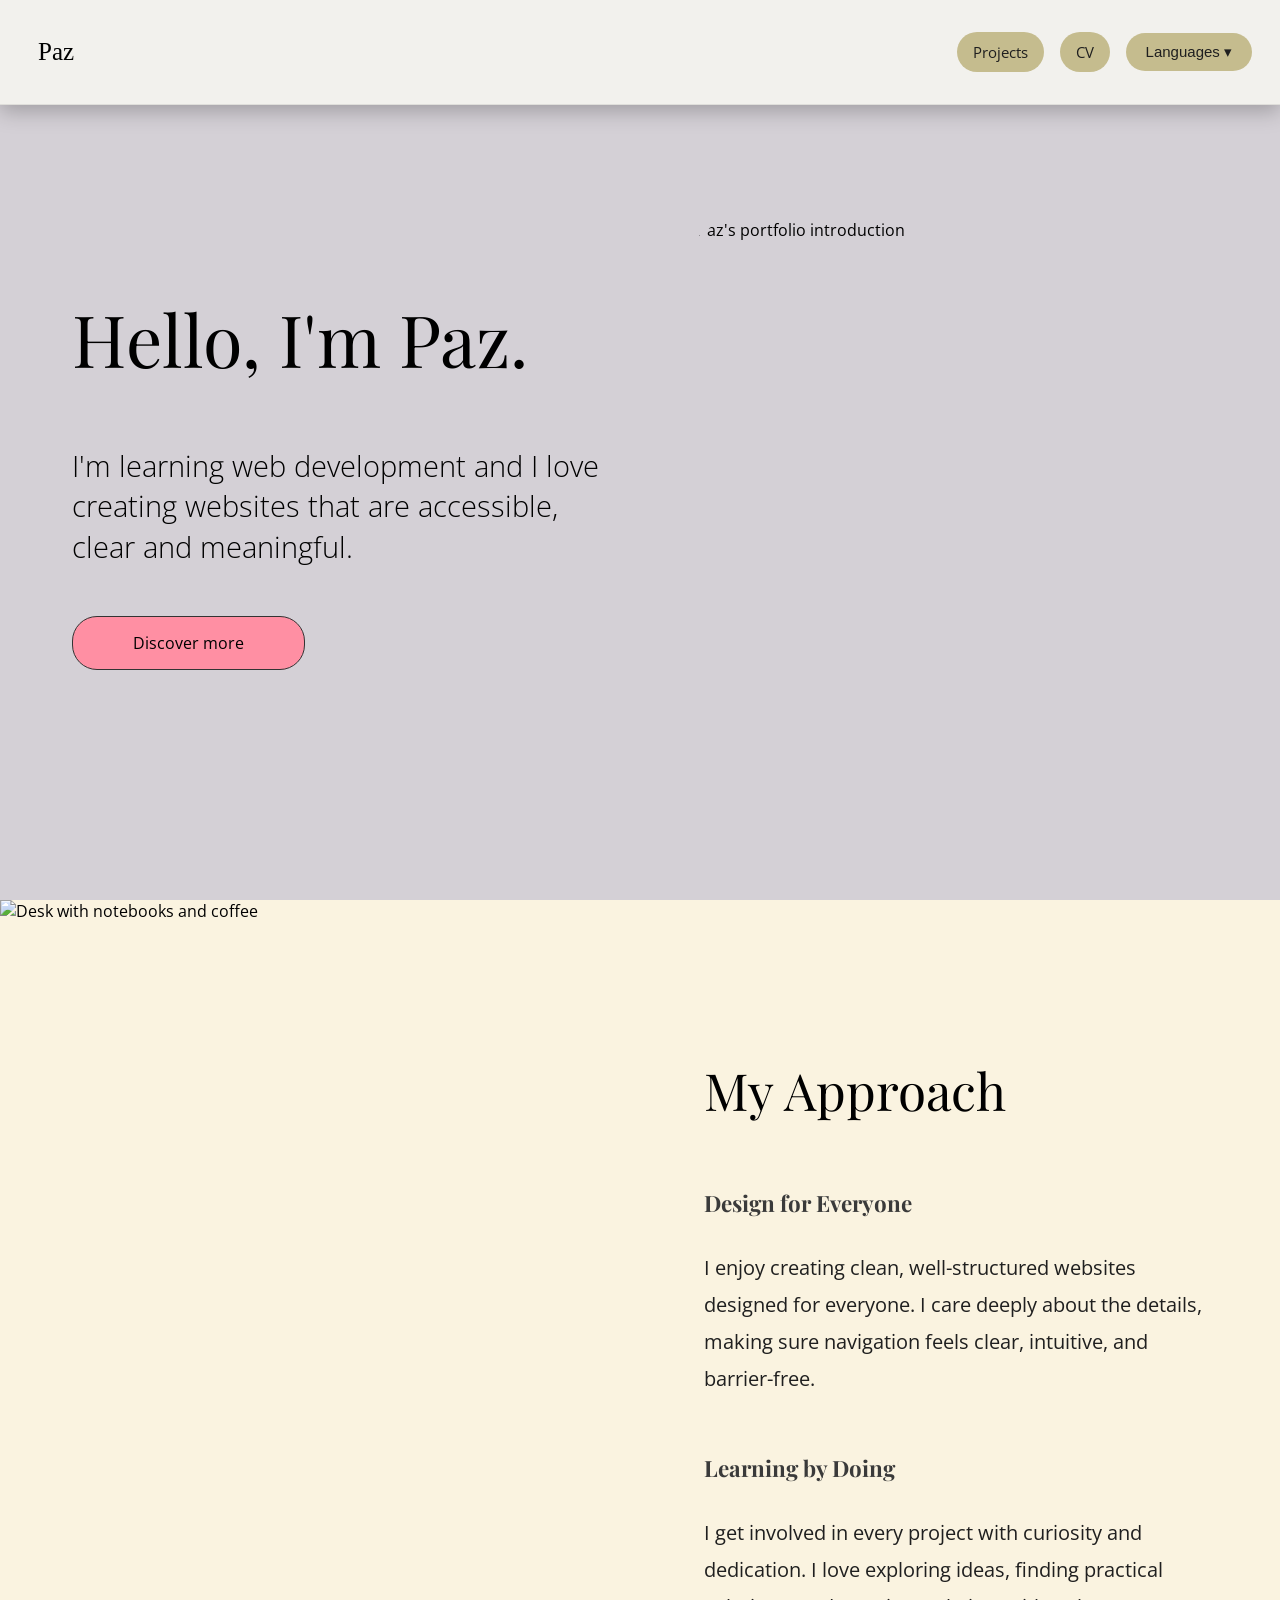
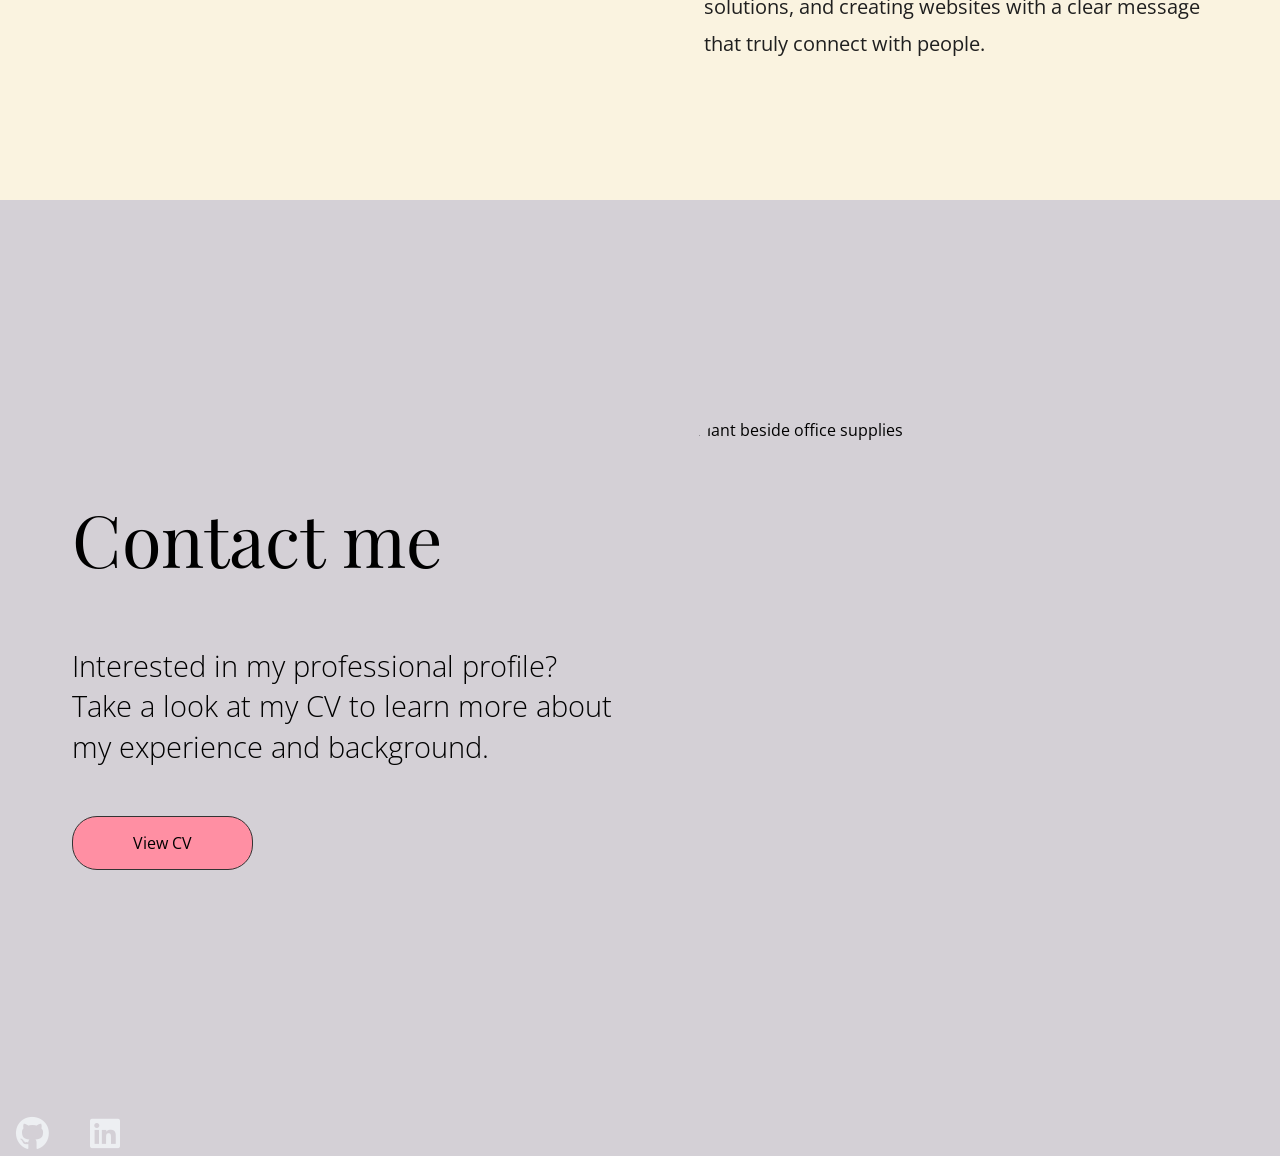
==== commit 2933a087: "Aísla My Approach de los contenedores generales y ajusta la referencia" ====
--- a/backup-index.html
+++ b/backup-index.html
@@ -11,7 +11,7 @@
 
 
     <title>Paz | Portfolio</title>
-    <link rel="stylesheet" href="home.css">
+    <link rel="stylesheet" href="home.css?v=approach-reference">
     <link rel="stylesheet" href="navigation.css">
 
 </head>
@@ -92,7 +92,7 @@
 
                                                  <!-- SECCIÓN 2 -->
 
-       <section class="scroll-item second-section" id="projects">
+       <section class="second-section" id="projects">
     <div class="enfoque-section">
         <div class="enfoque-img">
             <img src="https://i.postimg.cc/15RDTkV3/marina-podrez-Qw-Op3y-IPm38-unsplash.jpg" alt="Mesa con cuadernos y café">
--- a/styles.css
+++ b/styles.css
@@ -244,8 +244,7 @@
   display: block !important;   /* evita solapes */
 }
 /* Apilar texto + imagen en columna */
-  .section,
-  .enfoque-section {
+  .section {
     flex-direction: column !important;
     align-items: center !important;
     justify-content: flex-start !important;
@@ -253,21 +252,6 @@
     padding: 2rem 1.5rem !important;
   }
 
-/* Elimina anchos y alturas fijas que rompen el móvil */
-  .enfoque-img,
-  .enfoque-section .text-content {
-    width: 100% !important;
-    height: auto !important;
-    padding: 0 !important;
-  }
-/* Imagen de la sección enfoque */
-  .enfoque-img img {
-    height: auto !important;
-    width: 100% !important;
-    object-fit: contain !important;
-    border-radius: 28px !important;
-  }
-
 /* Imágenes generales */
   .image-content {
     margin: 0 !important;
@@ -292,10 +276,6 @@
     width: 100%;
     max-width: 320px;
     text-align: center;
-  }
-.enfoque-section {
-    height: auto !important;
-    padding-bottom: 3rem !important;
   }
 .enfoque-section h1 {
     margin: 0 0 1rem 0 !important;
--- a/home.css
+++ b/home.css
@@ -148,6 +148,15 @@
 
   .second-section {
     background-color: #faf3e0;
+    /* Esta sección tiene su propio layout: no usa el padding ni el centrado de scroll-item. */
+    width: 100%;
+    max-width: none;
+    min-height: 100vh;
+    margin: 0;
+    display: grid;
+    grid-template-columns: minmax(0, 1fr);
+    align-items: stretch;
+    padding: 0;
   }
 
   /* Layout general de secciones (1 y 3) */
@@ -183,36 +192,40 @@
 
                             /* =======4. SECCIÓN 2 (ENFOQUE)====== */
   .enfoque-section {
-    /* La imagen conserva su proporción y deja espacio al texto. */
-    max-width: 1200px;
+    /* Dos mitades exactas; el padding del texto queda dentro de su columna. */
+    display: grid;
+    grid-template-columns: repeat(2, minmax(0, 1fr));
+    align-items: stretch;
     width: 100%;
-    align-items: center;
-    display: flex;
-    height: auto;
-    padding: 0;
-    margin: 0;
-  }
-
-  .enfoque-img {
-    width: 40%;
-    height: auto;
+    max-width: none;
+    gap: 0;
     margin: 0;
     padding: 0;
-    flex: 0 1 420px;
+  }
+
+  .enfoque-img {
+    position: relative;
+    min-width: 0;
+    margin: 0;
+    padding: 0;
   }
 
   .enfoque-img img {
+    /* Llena la altura de la fila sin imponer el tamaño natural de la foto. */
+    position: absolute;
+    inset: 0;
     width: 100%;
-    height: auto;
-    object-fit: contain;
+    height: 100%;
+    object-fit: cover;
     border-radius: 0;
     display: block;
   }
 
   /* (Unificado) Text-content dentro de sección enfoque */
   .enfoque-section .text-content {
-    width: auto;
-    padding: clamp(1.5rem, 4vw, 4rem);
+    min-width: 0;
+    margin: 0;
+    padding: 4rem;
     display: flex;
     flex-direction: column;
     justify-content: center;
@@ -361,19 +374,6 @@
 
     }
 
-    .enfoque-section {
-      flex-direction: column;
-    }
-
-    .enfoque-img, .enfoque-img img {
-      width: 100%;
-      height: auto;
-    }
-
-    .enfoque-section .text-content {
-      width: 100%;
-      padding: 2rem;
-    }
 
   /* MENÚ MÓVIL: ocultar botones verdes */
     .nav-links {
@@ -418,10 +418,15 @@
   .image-content img { width: 100%; height: auto; aspect-ratio: 1; }
 }
 @media (max-width: 900px) {
-  /* La foto de My Approach se reduce sin recortarla ni estirarla. */
-  .enfoque-img { flex: none; max-width: 360px; }
-  .enfoque-img img { height: auto !important; object-fit: contain !important; }
   .scroll-item:first-of-type { padding-top: 7rem !important; }
   #intro-titulo { font-size: clamp(2.4rem, 8vw, 4.5rem); }
   .text-content p { overflow-wrap: break-word; }
 }
+
+@media (max-width: 900px) {
+  /* En móvil apilamos las mitades para mantener el texto legible. */
+  .second-section { min-height: 0; }
+  .enfoque-section { grid-template-columns: minmax(0, 1fr); }
+  .enfoque-img { aspect-ratio: 4 / 3; }
+  .enfoque-section .text-content { margin: 0 !important; padding: 2rem 1.5rem; }
+}
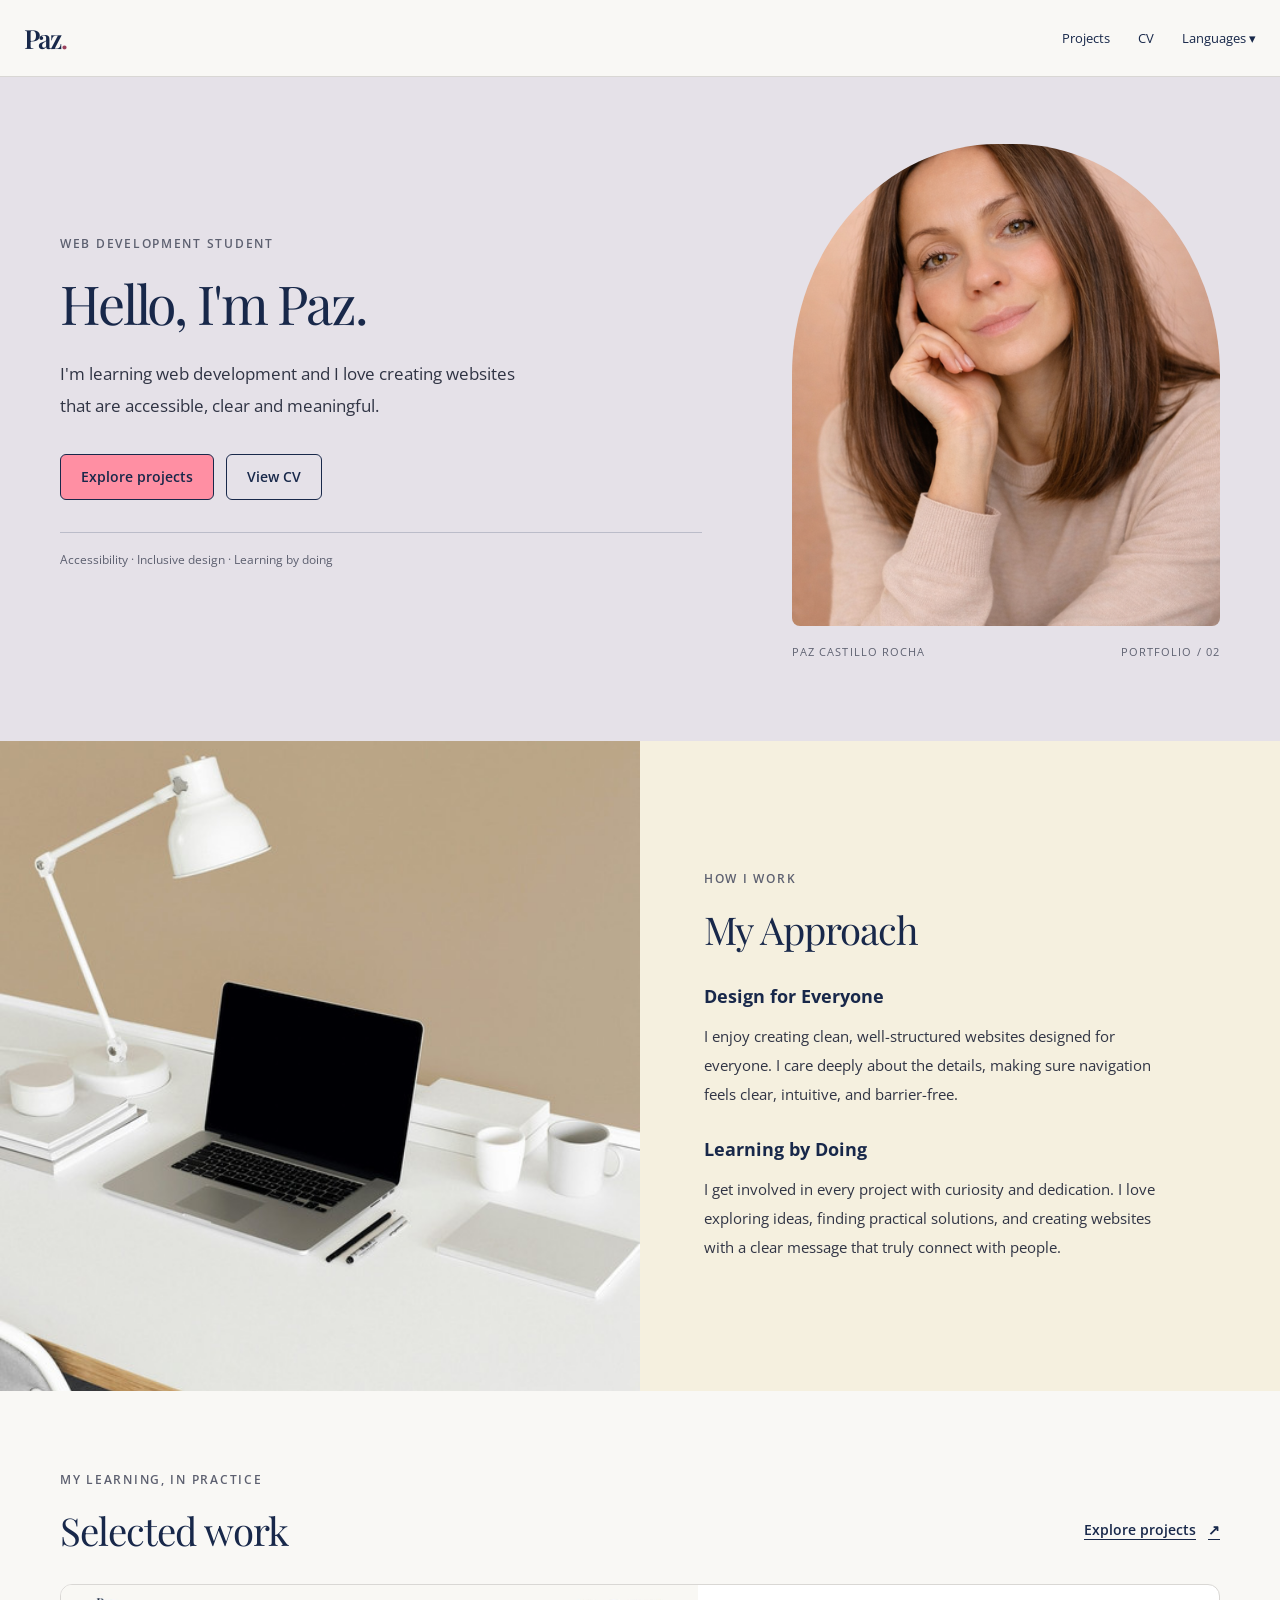
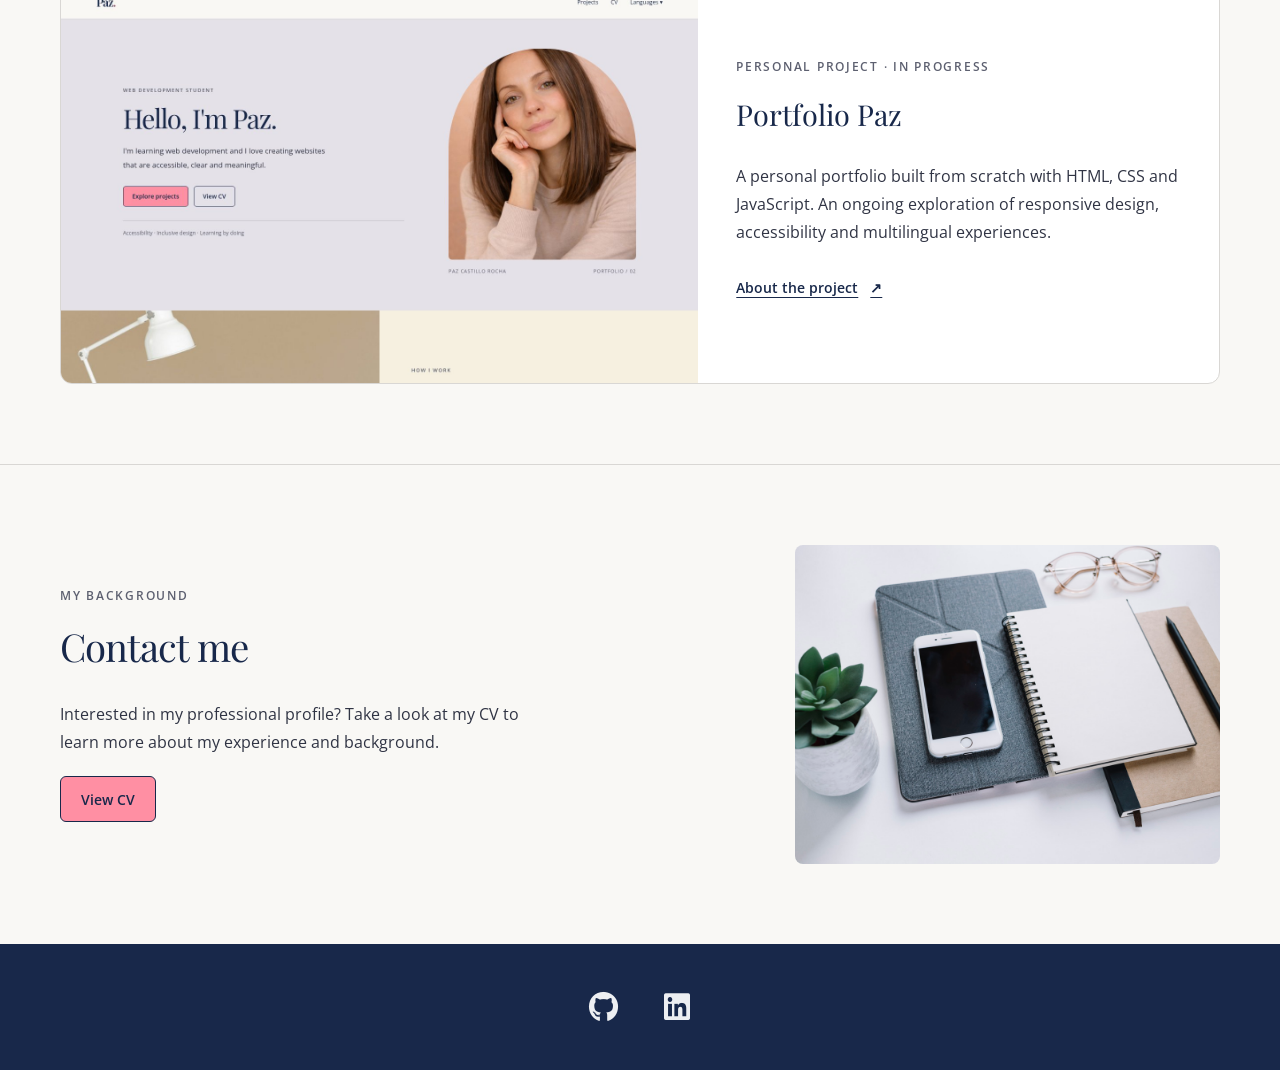
==== commit 2cedc2e7: "Evoluciona el portfolio con diseño profesional accesible y multilingüe" ====
--- a/backup-index.html
+++ b/backup-index.html
@@ -4,18 +4,19 @@
     <meta charset="UTF-8">
     <meta name="viewport" content="width=device-width, initial-scale=1.0">
     <!-- Fuente de Google -->
-    <link href="https://fonts.googleapis.com/css2?family=Playfair+Display:wght@400;600;700&family=Open+Sans:wght@300;400;600&display=swap" rel="stylesheet">
+    <link href="https://fonts.googleapis.com/css2?family=Playfair+Display:wght@400;600;700&family=Open+Sans:wght@400;600&display=swap" rel="stylesheet">
     <!-- Íconos Font Awesome -->
     <link rel="stylesheet" href="https://cdnjs.cloudflare.com/ajax/libs/font-awesome/6.5.0/css/all.min.css">
     <link rel="stylesheet" href="styles.css">
 
 
-    <title>Paz | Portfolio</title>
-    <link rel="stylesheet" href="home.css?v=approach-reference">
+    <title>Paz Castillo Rocha | Web development student</title>
+    <link rel="stylesheet" href="home.css">
     <link rel="stylesheet" href="navigation.css">
 
 </head>
 <body>
+<a class="skip-link" href="#main-content" data-ui="skip">Skip to content</a>
                                    <!-- ====== ENCABEZADO CON MENÚ ====== -->
 
   <header>
@@ -68,24 +69,28 @@
 </header>
 
                               <!-- ====== CONTENIDO PRINCIPAL ====== -->
-    <main class="scroll-container">
+    <main id="main-content" tabindex="-1" class="scroll-container">
                                               <!-- SECCIÓN 1 -->
 
-<section class="scroll-item">
-<div  class="section">
+<section class="hero">
+<div  class="section container">
 <div  class="text-content">
+<span class="eyebrow" data-ui="student">Web development student</span>
 <h1   id="intro-titulo">Hello, I'm Paz.  </h1>
 <p    id="intro-parrafo">I'm learning web development and I love creating websites that are accessible, clear and meaningful.</p>
-<a    href="projects-en.html"
-      class="pink-button"
-      id="intro-boton"> Discover more
-</a>
+<div class="actions">
+<a href="projects-en.html" class="pink-button" id="intro-boton">Explore projects</a>
+<a href="cv-en.html" class="button-secondary" data-link="cv" data-ui="cv">View CV</a>
+</div>
+<span class="hero-note" data-ui="focus">Accessibility · Inclusive design · Learning by doing</span>
 </div>
 
-<div  class="image-content">
-<img  src="https://i.postimg.cc/T3HyyRSV/9FF4616E-A33A-4D18-80FD-D19FC85ECB50.png"
-      alt="Imagen principal del portfolio de Paz">
-</div>
+<figure class="portrait">
+<img  src="assets/paz.png" width="640" height="720" fetchpriority="high"
+      alt="Paz Castillo Rocha">
+<figcaption><span>Paz Castillo Rocha</span><span>Portfolio / 02</span>
+</figcaption>
+</figure>
 
             </div>
         </section>
@@ -95,15 +100,18 @@
        <section class="second-section" id="projects">
     <div class="enfoque-section">
         <div class="enfoque-img">
-            <img src="https://i.postimg.cc/15RDTkV3/marina-podrez-Qw-Op3y-IPm38-unsplash.jpg" alt="Mesa con cuadernos y café">
+            <img src="assets/approach.jpg" loading="lazy" width="800" height="1200" alt="Mesa con cuadernos y café">
         </div>
         <div class="text-content">
-            <h1 id="enfoque-titulo">My Approach</h1>
+            <span class="eyebrow" data-ui="approachLabel">How I work</span>
+<h2 id="enfoque-titulo">My Approach</h2>
 
-<h2 id="enfoque-sub1"><strong>Design for Everyone</strong></h2>
+<h3 id="enfoque-sub1"><strong>Design for Everyone</strong>
+</h3>
 <p id="enfoque-texto1">I enjoy creating clean, well-structured websites designed for everyone. I care deeply about the details, making sure navigation feels clear, intuitive, and barrier-free.</p>
 
-<h2 id="enfoque-sub2"><strong>Learning by Doing</strong></h2>
+<h3 id="enfoque-sub2"><strong>Learning by Doing</strong>
+</h3>
 <p id="enfoque-texto2">I get involved in every project with curiosity and dedication. I love exploring ideas, finding practical solutions, and creating websites with a clear message that truly connect with people.</p>
 
 
@@ -112,11 +120,29 @@
     </div>
 </section>
 
+<!-- Mis proyectos reales: la tarjeta enlaza a la información disponible. -->
+<section class="selected-work container" aria-labelledby="work-title">
+<div class="section-heading">
+<div><span class="eyebrow" data-ui="projectEyebrow">My learning, in practice</span>
+<h2 id="work-title" data-ui="work">Selected work</h2>
+</div><a class="text-link" data-link="projects" href="projects-en.html"><span data-ui="all">Explore projects</span><span aria-hidden="true">↗</span></a>
+</div>
+<article class="featured-project">
+<div class="project-preview"><img src="assets/portfolio-preview.jpg" alt="" loading="lazy" width="1440" height="900">
+</div>
+<div class="project-copy"><span class="eyebrow" data-ui="status">Personal project · In progress</span>
+<h3>Portfolio Paz</h3>
+<p data-ui="detail">A personal portfolio built from scratch with HTML, CSS and JavaScript. An ongoing exploration of responsive design, accessibility and multilingual experiences.</p><a class="text-link" data-link="projects" href="projects-en.html"><span data-ui="projectLink">About the project</span><span aria-hidden="true">↗</span></a>
+</div>
+</article>
+</section>
+
                                                  <!-- SECCIÓN 3 -->
-        <section class="scroll-item" id="contact">
-            <div class="section">
+        <section class="contact-section" id="contact">
+            <div class="section container">
                 <div class="text-content">
-               <h1 id="contacto-titulo">Contact me </h1>
+               <span class="eyebrow" data-ui="contactLabel">My background</span>
+<h2 id="contacto-titulo">Contact me</h2>
 
 <p id="contacto-texto">
   Interested in my professional profile? Take a look at my CV to learn more about my experience and background.
@@ -129,7 +155,7 @@
 
                 </div>
                 <div class="image-content">
-                    <img src="https://i.postimg.cc/xTqwysz9/planta-en-maceta-cerca-de-telefonos-inteligentes-y-papeleria.jpg" alt="Planta junto a material de oficina">
+                    <img src="assets/contact.jpg" loading="lazy" width="800" height="600" alt="Planta junto a material de oficina">
 
                 </div>
             </div>
@@ -139,13 +165,13 @@
                                        <!-- ====== Foot ====== -->
     <footer>
   <div class="social-icons">
-    <a href="https://github.com/Paz8341" target="_blank" aria-label="GitHub">
+    <a href="https://github.com/Paz8341" target="_blank" rel="noopener noreferrer" aria-label="GitHub">
 
-      <i class="fab fa-github"></i>
+      <i aria-hidden="true" class="fab fa-github"></i>
     </a>
-    <a href="https://www.linkedin.com/in/paz-castillo-268824127" target="_blank" aria-label="LinkedIn">
+    <a href="https://www.linkedin.com/in/paz-castillo-268824127" target="_blank" rel="noopener noreferrer" aria-label="LinkedIn">
 
-      <i class="fab fa-linkedin"></i>
+      <i aria-hidden="true" class="fab fa-linkedin"></i>
     </a>
   </div>
 </footer>
--- a/styles.css
+++ b/styles.css
@@ -1,359 +1,62 @@
 /* ====== RESET/BASE GLOBAL ====== */
-
-
-* { box-sizing: border-box; }/* Aplica todos los elementos y hace que padding y border no rompan el tamaño real*/
-html {
-  scroll-behavior: smooth; }/* Controla el comportamiento general del scroll */
-body {
-  margin: 0; /* elimina margen por defecto del navegador */
-  font-family: 'Open Sans', sans-serif; }/* fuente base */
-
-/* Contenedor general */
-
-.container { /* Contenedor centrado reutilizable Limita ancho y da aire lateral*/
-  max-width: 1100px;
-  margin: 0 auto;/* centra horizontalmente */
-  padding: 3rem 1.5rem;/* espacio interior */
+:root {
+  /* La paleta conserva el lavanda, beige, rosa y azul de mi primer portfolio. */
+  --ink: #18284a;
+  --text: #303444;
+  --muted: #5d6070;
+  --paper: #f9f8f5;
+  --lavender: #e5e1e8;
+  --beige: #f5f0df;
+  --pink: #ff8fa3;
+  --line: #d9d7d4;
+  --serif: 'Playfair Display', Georgia, serif;
+  --sans: 'Open Sans', sans-serif;
 }
-
-/* ====== HEADER / NAV (responsive) ====== */
-
-header { /*Contenedor principal del menú superior*/
-  position: sticky; /* se queda arriba al hacer scroll */
-  top: 0;
-  z-index: 1000; /* se mantiene por encima del contenido */
-  background: #F2F1ED;
-  border-bottom: 1px solid rgba(0,0,0,0.08);
+* { box-sizing: border-box; } /* Aplica todos los elementos y hace que padding y border no rompan el tamaño real */
+html { scroll-behavior: smooth; scroll-padding-top: 6rem; }
+body { margin: 0; background: var(--paper); color: var(--text); font: 1rem/1.75 var(--sans); }
+img { display: block; max-width: 100%; }
+a { color: inherit; text-underline-offset: 0.25em; }
+button, input { font: inherit; }
+button, a { -webkit-tap-highlight-color: transparent; }
+button { cursor: pointer; }
+h1, h2, h3, p { margin-top: 0; }
+h1, h2, h3 { color: var(--ink); }
+h1, h2 { font-family: var(--serif); font-weight: 400; line-height: 1.15; }
+h1 { font-size: clamp(2.5rem, 4.2vw, 4rem); letter-spacing: -0.04em; }
+h2 { font-size: clamp(2rem, 3vw, 3rem); letter-spacing: -0.025em; }
+h3 { font-size: 1.1rem; line-height: 1.5; }
+p { margin-bottom: 1.25rem; }
+:focus-visible { outline: 3px solid var(--ink); outline-offset: 5px; }
+footer :focus-visible { outline-color: var(--pink); }
+.container { width: min(100% - 3rem, 1160px); margin-inline: auto; }
+.eyebrow { display: block; font: 600 0.72rem/1.5 var(--sans); letter-spacing: 0.15em; text-transform: uppercase; color: var(--muted); margin-bottom: 1.25rem; }
+.muted { color: var(--muted); }
+.actions { display: flex; flex-wrap: wrap; gap: 0.75rem; align-items: center; }
+/* Botón rosa (mi estilo), más compacto y con un área cómoda para pulsar. */
+.pink-button, .button-secondary, .btn {
+  display: inline-flex; align-items: center; justify-content: center; gap: 0.75rem;
+  min-height: 46px; padding: 0.65rem 1.25rem; border: 1px solid var(--ink);
+  border-radius: 6px; font-size: 0.85rem; font-weight: 600; line-height: 1.6;
+  text-decoration: none; color: var(--ink); background: var(--pink);
+  transition: background-color 0.2s;
 }
-/* Barra de navegación */
-
-.navbar {
-  display: flex; /* coloca elementos en fila */
-  align-items: center; /* centra verticalmente */
-  gap: 1rem;
-  padding: 1rem 0.75rem;
-  margin: 0;
+.pink-button:hover, .btn:hover { background: #ffa8b7; }
+.button-secondary { background: transparent; }
+.button-secondary:hover { background: white; }
+.text-link { display: inline-flex; min-height: 44px; align-items: center; gap: 0.75rem; font-size: 0.88rem; font-weight: 600; color: var(--ink); }
+.skip-link { position: fixed; z-index: 2000; top: 0.5rem; left: 1rem; padding: 0.75rem 1rem; background: white; color: var(--ink); transform: translateY(-200%); }
+.skip-link:focus { transform: translateY(0); }
+.tag { display: inline-block; padding: 0.25rem 0.65rem; background: var(--beige); border-radius: 4px; font-size: 0.75rem; color: var(--text); }
+/* ===== FOOTER: identidad original ===== */
+footer { background: #18284a; /* azul del foot */ color: #edeff2; text-align: center; padding: 2.5rem 1rem; }
+.social-icons { display: flex; justify-content: center; align-items: center; gap: 1.75rem; }
+.social-icons a { display: inline-flex; align-items: center; justify-content: center; width: 46px; height: 46px; color: #edeff2; font-size: 30px; text-decoration: none; transition: color 0.3s; } /* ❌ quita la rallita */
+.social-icons a:hover { color: #ff8fa3; }
+@media (max-width: 600px) {
+  .container { width: calc(100% - 2.5rem); }
 }
-/* Logo/ Nombre del sitio */
-
-.logo {
-  font-family: 'Playfair Display', serif; /* fuente decorativa */
-  font-size: 1.4rem; /*tamaño del texto */
-  text-decoration: none; /* sin subrayado */
-  color: #1f1f1f; /* color del texto */
+@media (prefers-reduced-motion: reduce) {
+  html { scroll-behavior: auto; }
+  *, *::before, *::after { transition: none !important; animation: none !important; }
 }
-/* ====== ENLACES DE NAVEGACION ====== */
-
-.nav-links {/* Contenedor de los links del menú */
-  margin-left: auto; /* empuja los links a la derecha */
-  display: flex;/* coloca los links en fila */
-  align-items: center; /* centra verticalmente */
-  gap: 0.75rem; /* espacio entre links */
-}
-
-.nav-links a { /* Estilo de cada enlace del menú */
-  text-decoration: none; /* Sin subrayado */
-  color: #1f1f1f; /* color del texto */
-  background: #C5BC8E; /* fondo del botón */
-  padding: 10px 16px; /* espacio interior */
-  border-radius: 999px; /* forma redondeada */
-  font-size: 0.95rem; /* tamaño de texto */
-}
-
-.nav-links a:hover { /* Hover de los enlaces */
-  background: #ffffff; }  /* cambia el fondo al pasar el ratón */
-
-
-/* ===== HAMBURGUESA CLÁSICA (3 RAYAS) ===== */
-
-/* Botón hamburguesa (contenedor del icono) */
-.nav-toggle {
-  display: none;   /* oculto por defecto (desktop) */
-  margin-left: auto; /* Empuja el botón a la derecha */
-  background: #C5BC8E; /* Fondo verde (igual que los botones del menú) */
-  border: none;   /* Sin borde */
-  border-radius: 999px; /* Forma completamente redondeada */
-  cursor: pointer; /* Cursor de botón clicable */
-  align-items: center;
-  justify-content: center;
-  width: 38px;      /* ancho fijo del botón */
-  height: 28px;     /* alto fijo del botón */
-  padding: 0;       /* evita que la pastilla se alargue */
-
-}
-
-/* Línea central de la hamburguesa */
-.nav-toggle span {
-  position: relative;  /* Referencia para ::before y ::after */
-  width: 6px;  /* Ancho de cada raya */
-  height: 1.5px; /* Grosor de la raya */
-  background: #1f1f1f; /* Color de las rayas */
-  display: block; /* Se comporta como bloque */
-}
-
-/* Rayas superior e inferior */
-.nav-toggle span::before,
-.nav-toggle span::after {
-  content: "";                /* Necesario para que el pseudo-elemento exista */
-  position: absolute;         /* Posición absoluta respecto al span */
-  left: 0;                    /* Alineadas a la izquierda */
-  width: 6px;                /* Mismo ancho que la raya central */
-  height: 1.5px;                /* Mismo grosor */
-  background: #1f1f1f;        /* Mismo color */
-}
-
-/* Raya superior */
-.nav-toggle span::before {
-  top: -4px;                  /* Se coloca arriba de la raya central */
-}
-
-/* Raya inferior */
-.nav-toggle span::after {
-  top: 4px;                   /* Se coloca debajo de la raya central */
-}
-
-
-/* Dropdown idiomas */
-
-.dropdown {/* Contenedor del dropdown (referencia para position:absolute) */
-   position: relative; }/* permite posicionar el menú dentro */
-
-.dropdown-btn {
-  border: none;
-  background: #C5BC8E;
-  padding: 10px 16px;
-  border-radius: 999px; /* forma redondeada */
-  cursor: pointer;
-  font-size: 0.95rem;
-  color: #1f1f1f;
-}
-
-.dropdown-btn:hover { /* Hover del botón de idiomas */
-  background: #ffffff; /* cambio de fondo al pasar el ratón */
-}
-
-.dropdown-menu {/* Menú desplegable (cerrado por defecto) */
-  display: none;/* oculto inicialmente */
-  position: absolute;/* flota sobre el layout */
-  top: 46px;/* separación desde el botón */
-  left: 0;/* alineado a la izquierda */
-  background: #fff;/* fondo blanco */
-  border-radius: 14px;/* esquinas suaves */
-  box-shadow: 0 10px 30px rgba(0,0,0,0.15);/* sombra flotante */
-  padding: 8px;/* espacio interior */
-  min-width: 160px;/* ancho mínimo */
-}
-
-.dropdown-menu button {/* Botones dentro del menú de idiomas */
-  width: 100%;/* ocupa todo el ancho */
-  border: none;/* sin borde */
-  background: transparent;/* fondo transparente */
-  padding: 10px 10px;/* espacio clicable */
-  border-radius: 10px;/* esquinas redondeadas */
-  text-align: left;/* texto alineado a la izquierda */
-  cursor: pointer;/* cursor interactivo */
-}
-
-.dropdown-menu button:hover { /* Hover de cada idioma */
-  background: #F2F1ED; /* fondo suave al pasar el ratón */
-}
-
-.dropdown.open .dropdown-menu { /* Estado abierto del dropdown (activado por JS) */
-  display: block;  /* muestra el menú */
-}
-
-/* ====== RESPONSIVE MOBILE ====== */
-
-@media (max-width: 700px) {
-  .nav-toggle { /* Muestra el botón hamburguesa en móvil */
-    display: block;
-  }
-
-  .nav-links { /* Oculta el menú por defecto */
-    display: none;/* cerrado inicialmente */
-    width: 100%;/* enlaces en columna */
-    flex-direction: column;
-    align-items: stretch;
-    margin: 0;
-    padding: 0 1.5rem 1rem 1.5rem;
-  }
-
-  .nav-links a,
-  .dropdown-btn {
-    width: 100%;
-    text-align: center;
-  }
-
-  header.open .nav-links {  /* Cuando JS añade la clase "open" */
-    display: flex;
-  }
-
-}
-/* ====== PARCHE RESPONSIVE para tu layout actual (scroll-item / section) ====== */
-
-@media (max-width: 900px) {
-
-/* HERO · Imagen full width tipo Adri */
-.scroll-item:first-of-type .image-content {
-  margin-left: -1.5rem;
-  margin-right: -1.5rem;
-}
-  /* ===== HERO MÓVIL · ORDEN DEFINITIVO ===== */
-
-.scroll-item:first-of-type .section {
-  display: flex !important;
-  flex-direction: column !important;
-}
-
-/* rompe el wrapper de texto solo visualmente */
-.scroll-item:first-of-type .text-content {
-  display: contents;
-}
-
-.scroll-item:first-of-type #intro-titulo {
-  order: 1;
-  margin-bottom: 0.5rem;
-}
-
-.scroll-item:first-of-type .image-content {
-  order: 2;
-  width: 100%;
-  max-width: 90vw;      /* ← AQUÍ se hace grande */
-  margin: 1.5rem auto;  /* centrada */
-}
-
-.scroll-item:first-of-type #intro-parrafo {
-  order: 3;
-}
-
-.scroll-item:first-of-type #intro-boton {
-  order: 4;
-}
-
-/* HERO · Imagen más cuadrada */
-.scroll-item:first-of-type .image-content img {
-  width: 100% !important;
-  aspect-ratio:  4/ 5;   /* cuadrada */
-  height: auto !important;
-}
-
- .scroll-item {/* Evita que height:100vh rompa el diseño en móvil */
-  height: auto !important;
-  min-height: auto !important;
-  padding: 2rem 0 !important;
-  display: block !important;   /* evita solapes */
-}
-/* Apilar texto + imagen en columna */
-  .section {
-    flex-direction: column !important;
-    align-items: center !important;
-    justify-content: flex-start !important;
-    gap: 1.5rem !important;
-    padding: 2rem 1.5rem !important;
-  }
-
-/* Imágenes generales */
-  .image-content {
-    margin: 0 !important;
-
-  }
-
-/* Texto: bajar tamaños en móvil para que no se monten */
-  .enfoque-section h1,
-  #contact h1 {
-   font-size: 2.2rem !important;
-   line-height: 1.15 !important;
-}
-.text-content {
-    margin-bottom: 1.25rem !important;
-}
-
-.enfoque-section p {
-   max-width: 100% !important;
-}
-/* Botón centrado */
-.pink-button {
-    width: 100%;
-    max-width: 320px;
-    text-align: center;
-  }
-.enfoque-section h1 {
-    margin: 0 0 1rem 0 !important;
-  }
-
-.enfoque-section h2 {
-    margin-top: 1.5rem !important;
-  }
-
-#contact {
-    padding-top: 3rem !important;
-  }
-  }
-  /* ===== AJUSTE LIMPIO BORDES SECCIÓN ENFOQUE (DESKTOP) ===== */
-
-
-/* ====== MEDIA QUERY · MENÚ MÓVIL ======
-
-   Este bloque controla SOLO el comportamiento del menú en pantallas pequeñas
-   (móviles y tablets)
-*/
-/* ===== DROPDOWN IDIOMAS (VISIBILIDAD) ===== */
-
-
-@media (max-width: 768px) {
-.mobile-dropdown {
-  position: absolute;
-  top: 60px;
-  right: 1rem;
-  z-index: 1001;
-}
-
-  .nav-links {/* Oculta los botones verdes (Projects / CV / Languages) en modo móvil */
-    display: none;
-  }
-
-  .nav-toggle {/* Muestra el icono de hamburguesa solo en modo móvil */
-    display: block;
-  }
-    /* ===== DROPDOWN IDIOMAS (MÓVIL) ===== */
-  .dropdown-menu {
-    left: auto;
-    right: 0;
-    min-width: 140px;
-  }
-
-
-/* === ACCIONES MÓVIL (🌍 + ☰) === */
-
-  .mobile-actions {
-    display: flex;          /* coloca 🌍 y ☰ en fila */
-    gap: 0.5rem;            /* espacio entre botones */
-    margin-left: auto;      /* empuja el grupo a la derecha */
-  }
-
-  .mobile-actions .nav-toggle { /* Estilo común para ambos botones */
-    background: #C5BC8E;    /* mismo verde que Projects / CV */
-    border: none;
-    border-radius: 999px;
-    width: 38px;     /* mismo tamaño que el botón base */
-    height: 28px;
-    padding: 0;      /* evita que se alargue */
-    cursor: pointer;
-    display: flex;
-    align-items: center;
-    justify-content: center;
-  }
-
-  .lang-toggle {/* Botón idioma (🌍) – visible, limpio y alineado */
-    display: inline-flex;  /* asegura que SE VEA */
-    align-items: center;
-    justify-content: center;
-    background: transparent; /* sin fondo */
-    border: none; /* sin borde */
-    box-shadow: none;
-    color: #1f1f1f; /* MISMO color que Paz / hamburguesa */
-    padding: 8px;
-    font-size: 22px; /* tamaño visible del icono */
-    cursor: pointer;
-  }
-}
--- a/home.css
+++ b/home.css
@@ -1,432 +1,55 @@
-
-                               /* ====1 BASE / RESET==== */
-  html {
-    scroll-behavior: smooth;
-  }
-
-  body {
-    font-family: 'Open Sans', sans-serif;
-    margin: 0;
-    padding: 0;
-    background-color: #D4D0D6;
-  }
-
-  /* Tipografía para títulos */
-  h1, h2 {
-    font-family: 'Playfair Display', serif;
-  }
-
-  /* Tamaños base (globales) */
-  h1 {
-    font-size: 4.5rem;
-    font-weight: normal;
-  }
-
-  h2, p {
-    font-size: 1.8rem;
-    font-weight: 300;
-    line-height: 1.4;
-  }
-
-                            /* =====2 HEADER / NAV ==== */
-  header {
-    position: fixed;
-    top: 0;
-    width: 100%;
-    z-index: 1000;
-    background-color: #F2F1ED;
-    color: black;
-    padding: 1rem;
-    display: flex;
-    align-items: center;
-    box-shadow: 0 6px 20px rgba(0, 0, 0, 0.25);
-    flex-wrap: wrap;
-    transition: transform 0.3s ease-in-out;
-  }
-
-  .hide-header {
-    transform: translateY(-100%);
-  }
-
-  .logo {
-    font-size: 25px;
-    font-weight: normal;
-    color: black;
-    padding: 5px 10px;
-    font-family: proxima nova; /* fuente de la pagina */
-  }
-.navbar {
-  display: flex;
-  align-items: center;
-  width: 100%;
+/* ===== SECCIÓN 1: una portada equilibrada, con mi foto original ===== */
+.hero { background: var(--lavender); padding: 9rem 0 5rem; }
+.hero .section { display: grid; grid-template-columns: 1.2fr 0.8fr; gap: clamp(3rem, 7vw, 7rem); align-items: center; }
+/* Tipografía para títulos */
+.hero h1 { max-width: 12ch; margin-bottom: 1.5rem; }
+.hero .text-content > p { max-width: 48ch; font-size: 1.05rem; line-height: 1.9; }
+.hero .actions { margin-top: 2rem; }
+.hero-note { display: block; margin-top: 2rem; padding-top: 1rem; border-top: 1px solid #18284a33; font-size: 0.75rem; color: var(--muted); }
+.portrait { margin: 0; }
+.portrait img { width: 100%; height: auto; aspect-ratio: 4 / 4.5; object-fit: cover; border-radius: 48% 48% 8px 8px; }
+.portrait figcaption { display: flex; justify-content: space-between; gap: 1rem; padding: 1rem 0 0; font-size: 0.68rem; text-transform: uppercase; letter-spacing: 0.1em; color: var(--muted); }
+/* ===== SECCIÓN 2 (ENFOQUE): mitades exactas, sin contenedor centrado ===== */
+.second-section { background: var(--beige); }
+.enfoque-section { display: grid; grid-template-columns: repeat(2, minmax(0, 1fr)); min-height: 650px; }
+.enfoque-img { position: relative; min-width: 0; }
+.enfoque-img img { position: absolute; inset: 0; width: 100%; height: 100%; object-fit: cover; }
+/* El padding queda dentro de la mitad derecha y no altera el reparto 50/50. */
+.enfoque-section .text-content { align-self: center; padding: clamp(2.5rem, 5vw, 6rem); }
+.enfoque-section h2 { margin-bottom: 2rem; }
+.enfoque-section h3 { margin-bottom: 0.75rem; }
+.enfoque-section p { font-size: 0.95rem; line-height: 1.9; max-width: 52ch; }
+.enfoque-section p:last-child { margin-bottom: 0; }
+.enfoque-section h3:not(:first-child) { margin-top: 1.75rem; }
+/* Los proyectos tienen un lugar propio antes de la invitación a consultar mi CV. */
+.selected-work { padding-block: 5rem; }
+.section-heading { display: flex; align-items: end; justify-content: space-between; gap: 2rem; margin-bottom: 2rem; }
+.section-heading h2 { margin-bottom: 0; }
+.featured-project { display: grid; grid-template-columns: 1.1fr 0.9fr; border: 1px solid var(--line); border-radius: 12px; overflow: hidden; background: white; }
+.featured-project .project-copy { padding: clamp(1.5rem, 3vw, 3rem); align-self: center; }
+.featured-project h3 { font: 400 1.8rem/1.3 var(--serif); }
+.project-preview { background: var(--lavender); aspect-ratio: 16 / 10; }
+.project-preview img { width: 100%; height: 100%; object-fit: cover; }
+.contact-section { border-top: 1px solid var(--line); padding-block: 5rem; }
+.contact-section .section { display: grid; grid-template-columns: 1fr 0.65fr; align-items: center; gap: 5rem; }
+.contact-section .text-content { max-width: 55ch; }
+.contact-section img { width: 100%; height: auto; aspect-ratio: 4/3; object-fit: cover; border-radius: 8px; }
+@media (max-width: 900px) {
+  .hero { padding: 7.5rem 0 3.5rem; }
+  .hero .section { gap: 2.5rem; }
+  .enfoque-section { grid-template-columns: minmax(0, 1fr); min-height: 0; }
+  .enfoque-img { aspect-ratio: 16/9; }
+  .enfoque-section .text-content { padding: 3rem 2rem; }
+  .contact-section .section { gap: 2rem; }
 }
-
-.nav-links {
-  display: flex;
-  align-items: center;
-  gap: 1rem;
-  margin-left: auto;
+@media (max-width: 600px) {
+  .hero .section { grid-template-columns: 1fr; }
+  .hero h1 { max-width: none; font-size: 2.9rem; }
+  .portrait { width: min(100%, 300px); justify-self: center; }
+  .hero-note { margin-top: 1.5rem; }
+  .enfoque-section .text-content { padding: 2.5rem 1.25rem; }
+  .selected-work, .contact-section { padding-block: 3rem; }
+  .section-heading { align-items: start; flex-direction: column; gap: 1rem; }
+  .featured-project, .contact-section .section { grid-template-columns: 1fr; }
+  .contact-section img { max-height: 240px; }
 }
-
-  .nav-link {
-    text-decoration: none;
-    color: black;
-    font-size: 15px;
-    padding: 10px 20px;
-    border-radius: 20px;
-    background-color: #C5BC8E;
-    display: inline-block;
-    cursor: pointer;
-  }
-
-  .nav-link:hover {
-    background-color: #F2F1ED;
-    color: #218838;
-  }
-
-  /* Dropdown idiomas */
-  .dropdown {
-    position: relative;
-    cursor: pointer;
-    border-radius: 20px;
-    background-color: #C5BC8E;
-    display: inline-block;
-    font-size: 15px;
-  }
-
-  .dropdown:hover {
-    background-color: #F2F1ED;
-    color: #218838;
-  }
-  .dropdown-btn {
-  background: none;
-  border: none;
-  padding: 10px 20px;
-  font-size: 15px;
-  line-height: 1.2;
-  cursor: pointer;
-}
-.lang-toggle {
-  background: none;
-  border: none;
-  padding: 8px;
-  cursor: pointer;
-  color: #6b705c; /* elegante, no negro */
-  display: flex;
-  align-items: center;
-}
-.lang-icon {
-  width: 22px;
-  height: 22px;
-  stroke-width: 1.3;
-}
-.lang-toggle:hover {
-  color:#218838;
-}
-
-
-                         /* =======3 SCROLL / SECCIONES====== */
-                         /* Ocultar barra de scroll (mantiene el scroll activo) */
-.scroll-container {
-  scrollbar-width: none;      /* Firefox */
-  -ms-overflow-style: none;   /* IE / Edge antiguo */
-}
-
-.scroll-container::-webkit-scrollbar {
-  display: none;              /* Chrome, Safari, Edge */
-}
-
-.scroll-item {
-  min-height: 100vh;
-  height: auto;
-  display: flex;
-  align-items: center;
-  justify-content: center;
-  padding: 2rem 0;
-}
-
-
-  .second-section {
-    background-color: #faf3e0;
-    /* Esta sección tiene su propio layout: no usa el padding ni el centrado de scroll-item. */
-    width: 100%;
-    max-width: none;
-    min-height: 100vh;
-    margin: 0;
-    display: grid;
-    grid-template-columns: minmax(0, 1fr);
-    align-items: stretch;
-    padding: 0;
-  }
-
-  /* Layout general de secciones (1 y 3) */
-  .section {
-    display: flex;
-    align-items: center;
-    justify-content: center;
-    max-width: 1200px;
-    width: 100%;
-    padding: 3rem 2rem;
-    gap: 3rem;
-  }
-
-  .text-content {
-    flex: 1;
-    margin-right: 0;
-  }
-
-  .image-content {
-    flex: 1;
-    display: flex;
-    justify-content: center;
-    margin-left: 0;
-  }
-
-  .image-content img {
-    width: 510px;
-    height: 510px;
-    object-fit: cover;
-    border-radius: 60px;
-    margin-top: 3rem; /* baja la imagen sin afectar al header */
-  }
-
-                            /* =======4. SECCIÓN 2 (ENFOQUE)====== */
-  .enfoque-section {
-    /* Dos mitades exactas; el padding del texto queda dentro de su columna. */
-    display: grid;
-    grid-template-columns: repeat(2, minmax(0, 1fr));
-    align-items: stretch;
-    width: 100%;
-    max-width: none;
-    gap: 0;
-    margin: 0;
-    padding: 0;
-  }
-
-  .enfoque-img {
-    position: relative;
-    min-width: 0;
-    margin: 0;
-    padding: 0;
-  }
-
-  .enfoque-img img {
-    /* Llena la altura de la fila sin imponer el tamaño natural de la foto. */
-    position: absolute;
-    inset: 0;
-    width: 100%;
-    height: 100%;
-    object-fit: cover;
-    border-radius: 0;
-    display: block;
-  }
-
-  /* (Unificado) Text-content dentro de sección enfoque */
-  .enfoque-section .text-content {
-    min-width: 0;
-    margin: 0;
-    padding: 4rem;
-    display: flex;
-    flex-direction: column;
-    justify-content: center;
-  }
-
-  /* Tipografía y tamaños específicos dentro de sección enfoque */
-.enfoque-section h1 {
-  font-size: 3.2rem;
-  margin-bottom: 2rem;
-}
-
-.enfoque-section h2 {
-  font-size: 1.4rem;
-  font-weight: 500;
-  margin-top: 2rem;
-  margin-bottom: 0.6rem;
-  color: #3a3a3a;
-}
-
-
-.enfoque-section p {
-  font-size: 1.25rem;
-  line-height: 1.85;  /*mas aire entre lineas*/
-  margin-bottom: 1.5rem;
-  max-width: 60ch;  /*ancho de la lectura*/
-  color:  #1f1f1f;
-  font-weight: 400;
-}
-
-
-                                     /* ======5. BOTÓN ======== */
-  .pink-button {
-    background-color: #ff8fa3;
-    border: 1px solid #333;
-    color: black;
-    padding: 15px 60px;
-    font-size: 16px;
-    border-radius: 25px;
-    cursor: pointer;
-    display: inline-block;
-    margin-top: 20px;
-    transition: background-color 0.3s ease;
-    text-decoration: none;
-  }
-
-  .pink-button:hover {
-    background-color: #ff6f8e;
-  }
-
-                         /* =====  6) FOOTER  ========= */
-
-
-  .social-icons {
-    margin-top: 10px;
-  }
-
-  .social-icons a {
-    color:#edeff2 ;
-    margin: 0 16px;
-    font-size: 34px;
-    transition: color 0.3s;
-    text-decoration: none;
-  }
-
-  .social-icons a:hover {
-    color: #ff8fa3;
-  }
-
-                       /* ===== 7) RESPONSIVE ============= */
-
-  .lang-toggle {
-    display: none; /* (🌍) oculto por defecto en PC */
-}
-
-  @media (max-width: 768px) {
-
-/* ===== BOTÓN IDIOMA MÓVIL (🌍) ===== */
-
-/* Asegura que el grupo de acciones se vea */
-.mobile-actions {
-
-  display: flex;
-  align-items: center;
-  gap: 0.75rem;
-  margin-left: auto;
-}
-
-/* Botón idioma: solo icono, visible y negro */
-.lang-toggle {
-  display: inline-flex;/* globo en modo movil*/
-  align-items: center;
-  justify-content: center;
-  background: transparent;
-  border: none;
-  box-shadow: none;
-
-  color: #000; /* mismo color que Paz */
-  padding: 6px;
-  cursor: pointer;
-}
-
-/* Tamaño real del icono */
-.lang-toggle svg {
-  width: 22px;
-  height: 22px;
-  stroke: currentColor;
-}
-
-/* Ajuste menú móvil */
-
-    .section {
-      flex-direction: column;
-      padding: 2rem 1rem;
-      text-align: center;
-    }
-
-    .text-content, .image-content {
-      margin: 1rem 0;
-    }
-
-    .image-content img {
-      width: 100%;
-      max-width: 300px;
-      height: auto;
-    }
-
-    header {
-      flex-direction: column;
-      text-align: center;
-    }
-
-    .nav-link {
-      margin: 10px 0;
-    }
-
-    h1 {
-      font-size: 3rem;
-    }
-
-    h2 {
-      font-size: 1rem;
-    }
-
-    .scroll-item {
-      padding: 2rem 1rem;
-
-    }
-
-
-  /* MENÚ MÓVIL: ocultar botones verdes */
-    .nav-links {
-       display: none;
-}
-/* MENÚ MÓVIL ABIERTO: ocultar Languages */
-.nav-links .dropdown {
-  display: none;
-}
-
-
-  /* ===== MENÚ MÓVIL COMO LISTA (SIN BOTONES) ===== */
-
-header.open .nav-links {
-  display: flex;              /* muestra el menú */
-  flex-direction: column;     /* lista vertical */
-  align-items: center;
-  width: 100%;
-  margin-top: 1.5rem;
-  gap: 1.2rem;
-}
-
-header.open .nav-link {
-  background: none;           /* quita verde */
-  border-radius: 0;
-  padding: 0;                 /* quita forma de botón */
-  font-size: 1.2rem;
-  font-weight: 400;
-  color: #000;
-}
-
-header.open .nav-link:hover {
-  background: none;
-  color: #218838;
-}
-
-  }
-
-/* Evita que una imagen fija empuje el texto fuera de la pantalla. */
-.image-content img { max-width: 100%; }
-@media (min-width: 769px) and (max-width: 1100px) {
-  .image-content img { width: 100%; height: auto; aspect-ratio: 1; }
-}
-@media (max-width: 900px) {
-  .scroll-item:first-of-type { padding-top: 7rem !important; }
-  #intro-titulo { font-size: clamp(2.4rem, 8vw, 4.5rem); }
-  .text-content p { overflow-wrap: break-word; }
-}
-
-@media (max-width: 900px) {
-  /* En móvil apilamos las mitades para mantener el texto legible. */
-  .second-section { min-height: 0; }
-  .enfoque-section { grid-template-columns: minmax(0, 1fr); }
-  .enfoque-img { aspect-ratio: 4 / 3; }
-  .enfoque-section .text-content { margin: 0 !important; padding: 2rem 1.5rem; }
-}
--- a/navigation.css
+++ b/navigation.css
@@ -1,43 +1,34 @@
 /* El mismo menú se comparte entre inicio, proyectos y CV. */
-header {
-  position: fixed;
-  top: 0;
-  width: 100%;
-  z-index: 1000;
-  background: #F2F1ED;
-  color: black;
-  padding: 1rem;
-  box-shadow: 0 6px 20px rgba(0,0,0,0.25);
-  transition: transform 0.3s ease-in-out;
-}
+header { position: fixed; inset: 0 0 auto; z-index: 1000; background: var(--paper); border-bottom: 1px solid var(--line); transition: transform 0.25s ease; }
 header.hide-header { transform: translateY(-100%); }
 header:focus-within { transform: none; }
-.navbar { display: flex; align-items: center; width: 100%; gap: 1rem; padding: 1rem 0.75rem; }
-.logo { font-size: 25px; font-weight: normal; color: black; padding: 5px 10px; font-family: proxima nova; text-decoration: none; }
-.nav-links { display: flex; align-items: center; gap: 1rem; margin-left: auto; }
-.dropdown-btn { padding: 10px 20px; font-size: 15px; line-height: 1.2; }
-.dropdown-menu { left: auto; right: 0; }
+.navbar { width: min(100% - 3rem, 1280px); margin: auto; min-height: 76px; display: flex; align-items: center; gap: 1.5rem; }
+.logo { font: 600 1.65rem/1 var(--serif); color: var(--ink); text-decoration: none; letter-spacing: -0.06em; }
+.logo::after { content: '.'; color: #9b405c; }
+.nav-links { margin-left: auto; display: flex; align-items: center; gap: 1.75rem; }
+.nav-links > a, .dropdown-btn { display: inline-flex; min-height: 44px; align-items: center; border: none; background: transparent; padding: 0.4rem 0; color: var(--ink); font-size: 0.8rem; text-decoration: none; }
+.nav-links > a:hover { text-decoration: underline; }
+.nav-links > a[aria-current='page'] { text-decoration: underline; text-decoration-thickness: 2px; }
+.dropdown { position: relative; }
+.dropdown-btn { gap: 0.5rem; }
+.dropdown-menu { display: none; position: absolute; right: 0; top: calc(100% + 0.4rem); min-width: 170px; padding: 0.5rem; border: 1px solid var(--line); border-radius: 8px; background: white; box-shadow: 0 10px 28px #18284a12; }
+.dropdown.open .dropdown-menu { display: block; }
+.dropdown-menu button { display: block; width: 100%; min-height: 44px; text-align: left; padding: 0.6rem; border: none; border-radius: 4px; color: var(--ink); background: transparent; font-size: 0.85rem; }
+.dropdown-menu button:hover, .dropdown-menu button[aria-pressed='true'] { background: var(--lavender); }
 .mobile-actions { display: none; }
-/* El contenido del CV necesita espacio para la barra fija. */
-body:has(.subtitle) > main { padding-top: 150px; }
-/* Foco visible para navegar con Tab. */
-:focus-visible { outline: 3px solid #218838; outline-offset: 4px; }
-.card, .text-content, .image-content { min-width: 0; }
-.card { overflow-wrap: anywhere; }
-img { max-width: 100%; }
 @media (max-width: 768px) {
-  .navbar { flex-wrap: wrap; }
-  .mobile-actions { display: flex; align-items: center; gap: 0.75rem; margin-left: auto; }
-  .nav-toggle, header.open .nav-toggle { display: flex; align-items: center; justify-content: center; }
-  .lang-toggle, header.open .lang-toggle { display: inline-flex; background: none; border: 0; padding: 6px; color: black; cursor: pointer; }
+  .navbar { min-height: 68px; width: calc(100% - 2.5rem); flex-wrap: wrap; gap: 0; }
+  .mobile-actions { display: flex; align-items: center; gap: 0.5rem; margin-left: auto; }
+  .nav-toggle, .lang-toggle { display: inline-flex; align-items: center; justify-content: center; width: 44px; height: 44px; border: none; background: transparent; color: var(--ink); }
   .lang-icon { width: 22px; height: 22px; }
-  .mobile-dropdown { position: absolute; top: 60px; right: 1rem; }
-  .nav-links { display: none; width: 100%; margin: 0; }
-  header.open .nav-links { display: flex; flex-direction: column; align-items: center; gap: 1.2rem; margin-top: 1.5rem; padding: 0 1.5rem 1rem; }
+  /* Botón hamburguesa: tres líneas dibujadas con un solo span. */
+  .nav-toggle span { position: relative; width: 18px; height: 2px; background: currentColor; }
+  .nav-toggle span::before, .nav-toggle span::after { content: ''; position: absolute; left: 0; width: 18px; height: 2px; background: currentColor; }
+  .nav-toggle span::before { top: -6px; }
+  .nav-toggle span::after { top: 6px; }
+  .mobile-dropdown { position: absolute; top: 58px; right: 1.25rem; }
+  .nav-links { display: none; width: 100%; margin: 0; padding: 0.75rem 0 1.25rem; border-top: 1px solid var(--line); }
+  header.open .nav-links { display: flex; flex-direction: column; align-items: stretch; gap: 0.25rem; }
+  .nav-links > a { padding: 0.5rem 0.25rem; }
   .nav-links .dropdown { display: none; }
-  body:has(.subtitle) > main { padding-top: 130px; }
 }
-@media (prefers-reduced-motion: reduce) {
-  html { scroll-behavior: auto; }
-  header { transition: none; }
-}
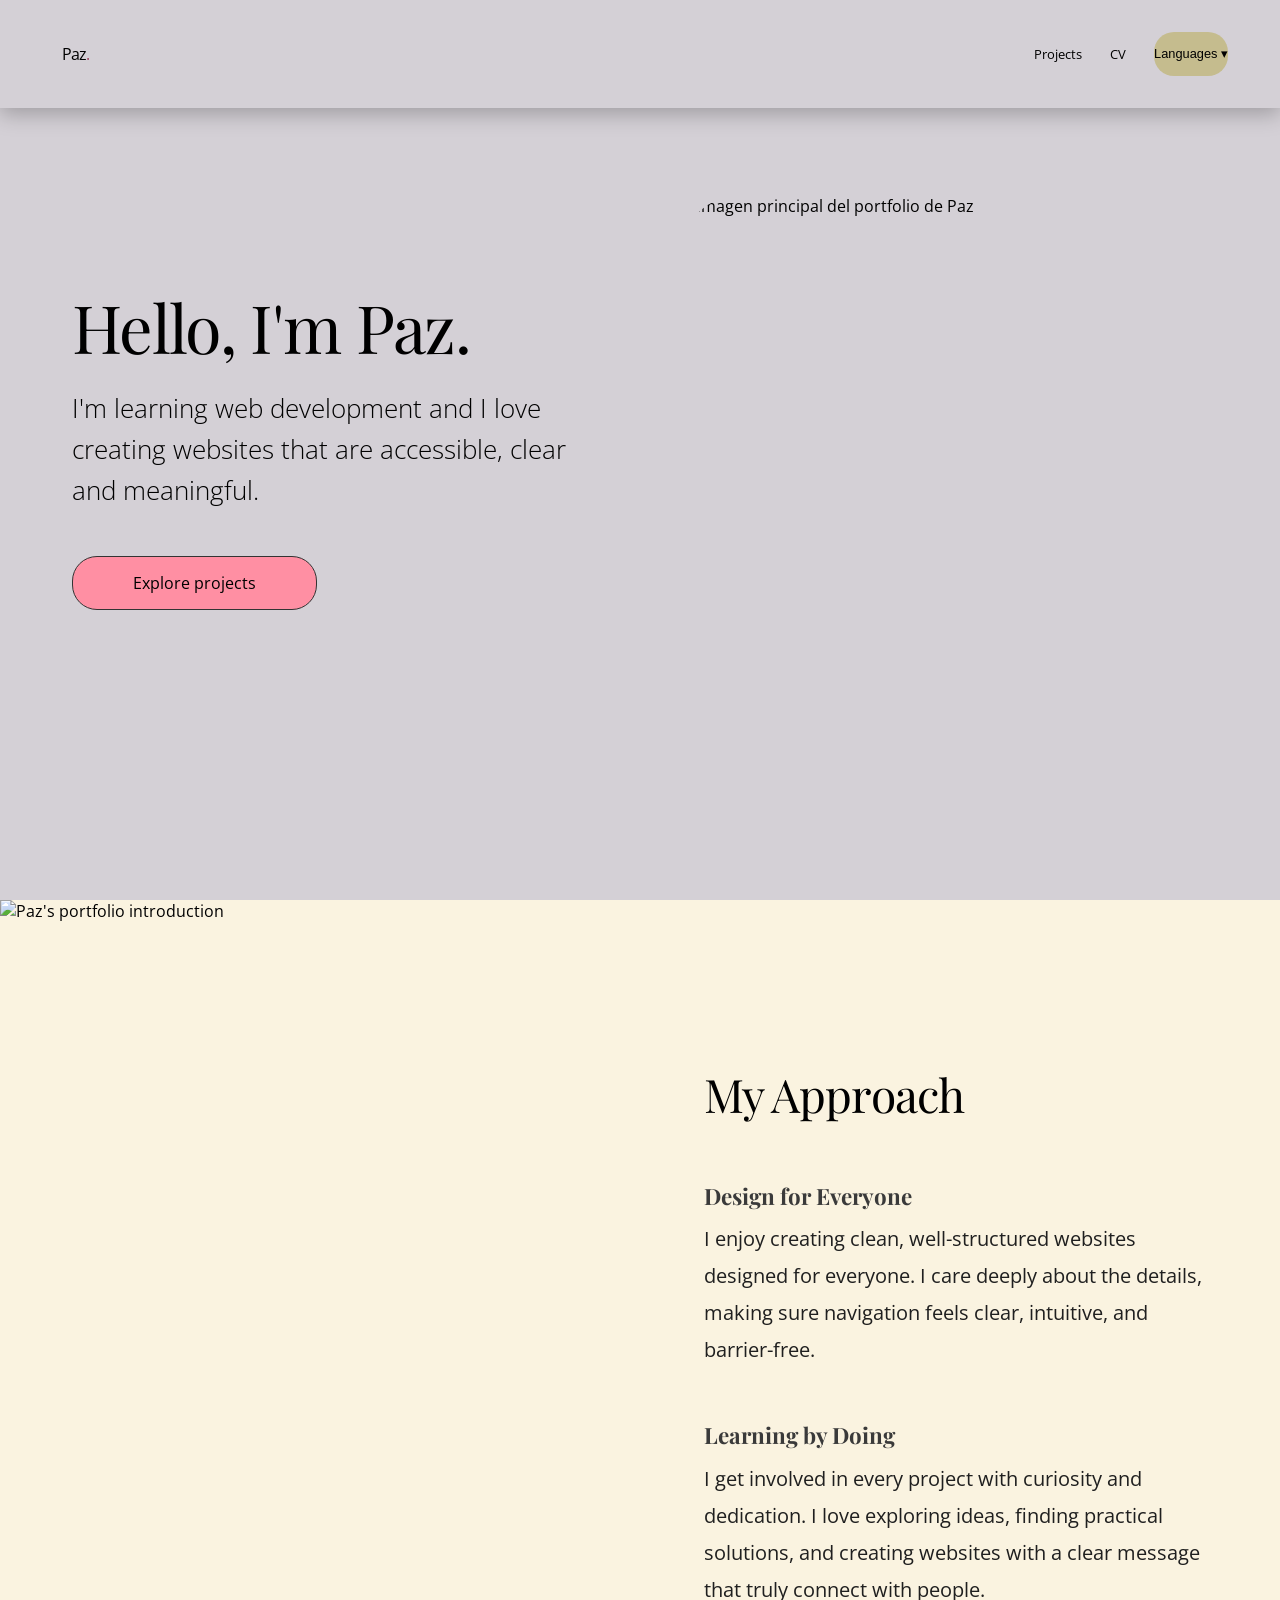
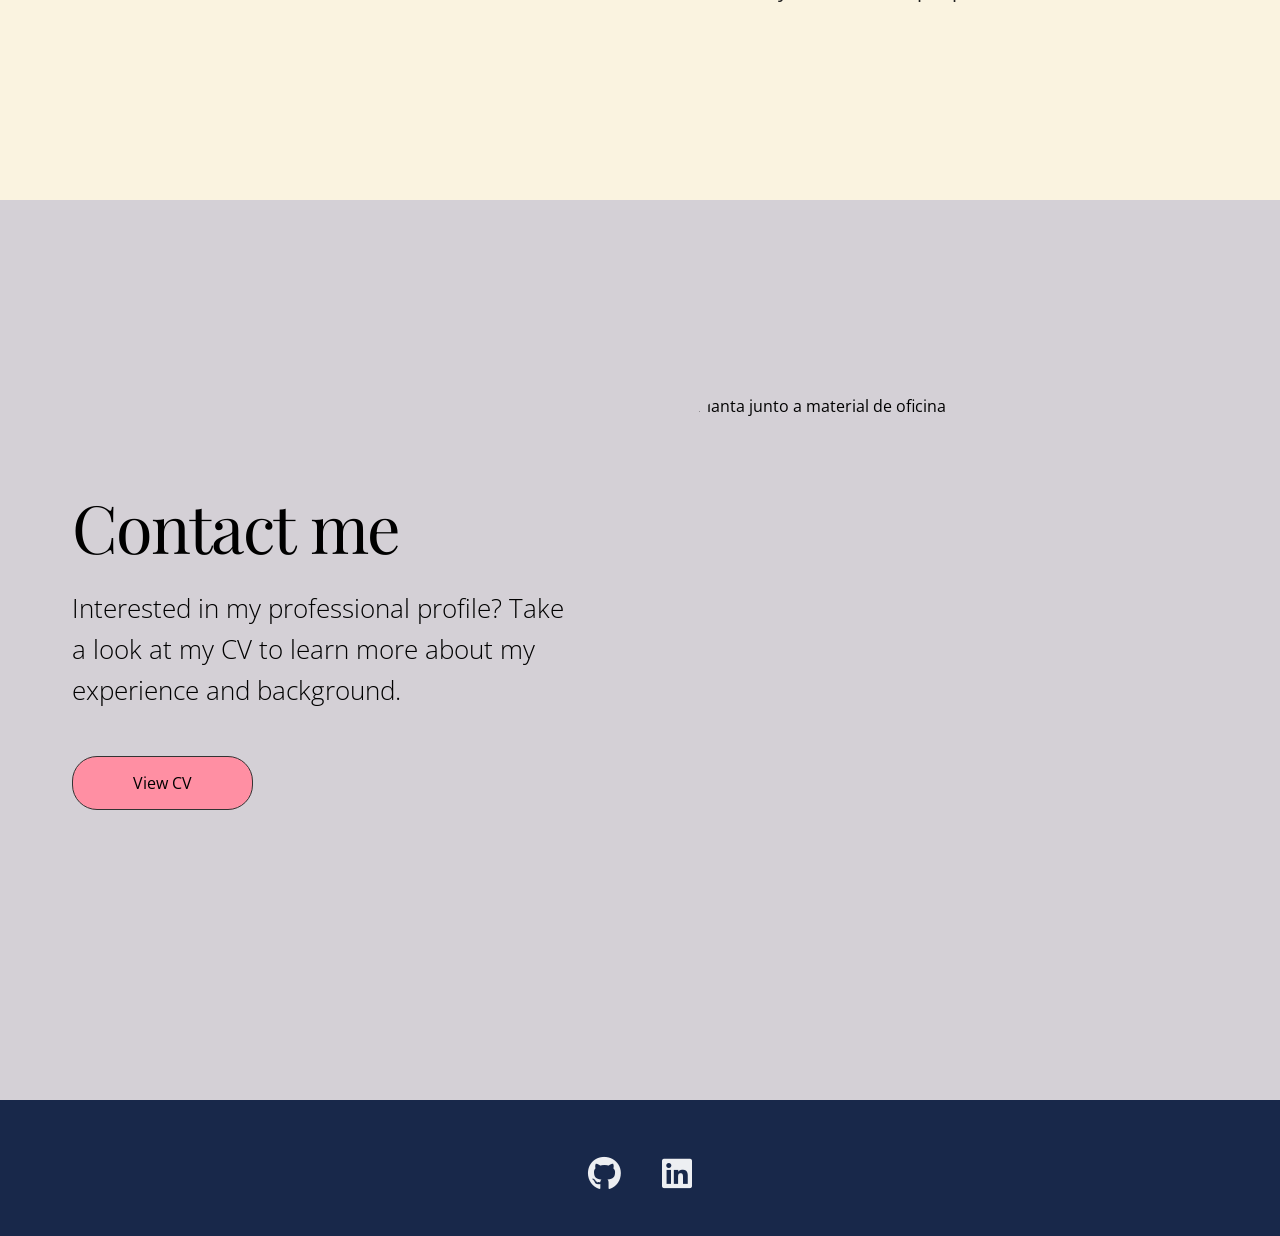
==== commit dc5fa8ef: "Aplica exclusivamente el refinamiento visual aprobado en comparativas" ====
--- a/backup-index.html
+++ b/backup-index.html
@@ -4,19 +4,18 @@
     <meta charset="UTF-8">
     <meta name="viewport" content="width=device-width, initial-scale=1.0">
     <!-- Fuente de Google -->
-    <link href="https://fonts.googleapis.com/css2?family=Playfair+Display:wght@400;600;700&family=Open+Sans:wght@400;600&display=swap" rel="stylesheet">
+    <link href="https://fonts.googleapis.com/css2?family=Playfair+Display:wght@400;600;700&family=Open+Sans:wght@300;400;600&display=swap" rel="stylesheet">
     <!-- Íconos Font Awesome -->
     <link rel="stylesheet" href="https://cdnjs.cloudflare.com/ajax/libs/font-awesome/6.5.0/css/all.min.css">
     <link rel="stylesheet" href="styles.css">
 
 
-    <title>Paz Castillo Rocha | Web development student</title>
-    <link rel="stylesheet" href="home.css">
+    <title>Paz | Portfolio</title>
+    <link rel="stylesheet" href="home.css?v=approach-reference">
     <link rel="stylesheet" href="navigation.css">
 
 </head>
 <body>
-<a class="skip-link" href="#main-content" data-ui="skip">Skip to content</a>
                                    <!-- ====== ENCABEZADO CON MENÚ ====== -->
 
   <header>
@@ -69,28 +68,24 @@
 </header>
 
                               <!-- ====== CONTENIDO PRINCIPAL ====== -->
-    <main id="main-content" tabindex="-1" class="scroll-container">
+    <main class="scroll-container">
                                               <!-- SECCIÓN 1 -->
 
-<section class="hero">
-<div  class="section container">
+<section class="scroll-item">
+<div  class="section">
 <div  class="text-content">
-<span class="eyebrow" data-ui="student">Web development student</span>
 <h1   id="intro-titulo">Hello, I'm Paz.  </h1>
 <p    id="intro-parrafo">I'm learning web development and I love creating websites that are accessible, clear and meaningful.</p>
-<div class="actions">
-<a href="projects-en.html" class="pink-button" id="intro-boton">Explore projects</a>
-<a href="cv-en.html" class="button-secondary" data-link="cv" data-ui="cv">View CV</a>
-</div>
-<span class="hero-note" data-ui="focus">Accessibility · Inclusive design · Learning by doing</span>
+<a    href="projects-en.html"
+      class="pink-button"
+      id="intro-boton"> Discover more
+</a>
 </div>
 
-<figure class="portrait">
-<img  src="assets/paz.png" width="640" height="720" fetchpriority="high"
-      alt="Paz Castillo Rocha">
-<figcaption><span>Paz Castillo Rocha</span><span>Portfolio / 02</span>
-</figcaption>
-</figure>
+<div  class="image-content">
+<img  src="https://i.postimg.cc/T3HyyRSV/9FF4616E-A33A-4D18-80FD-D19FC85ECB50.png"
+      alt="Imagen principal del portfolio de Paz">
+</div>
 
             </div>
         </section>
@@ -100,18 +95,15 @@
        <section class="second-section" id="projects">
     <div class="enfoque-section">
         <div class="enfoque-img">
-            <img src="assets/approach.jpg" loading="lazy" width="800" height="1200" alt="Mesa con cuadernos y café">
+            <img src="https://i.postimg.cc/15RDTkV3/marina-podrez-Qw-Op3y-IPm38-unsplash.jpg" alt="Mesa con cuadernos y café">
         </div>
         <div class="text-content">
-            <span class="eyebrow" data-ui="approachLabel">How I work</span>
-<h2 id="enfoque-titulo">My Approach</h2>
+            <h2 id="enfoque-titulo">My Approach</h2>
 
-<h3 id="enfoque-sub1"><strong>Design for Everyone</strong>
-</h3>
+<h3 id="enfoque-sub1"><strong>Design for Everyone</strong></h3>
 <p id="enfoque-texto1">I enjoy creating clean, well-structured websites designed for everyone. I care deeply about the details, making sure navigation feels clear, intuitive, and barrier-free.</p>
 
-<h3 id="enfoque-sub2"><strong>Learning by Doing</strong>
-</h3>
+<h3 id="enfoque-sub2"><strong>Learning by Doing</strong></h3>
 <p id="enfoque-texto2">I get involved in every project with curiosity and dedication. I love exploring ideas, finding practical solutions, and creating websites with a clear message that truly connect with people.</p>
 
 
@@ -120,29 +112,11 @@
     </div>
 </section>
 
-<!-- Mis proyectos reales: la tarjeta enlaza a la información disponible. -->
-<section class="selected-work container" aria-labelledby="work-title">
-<div class="section-heading">
-<div><span class="eyebrow" data-ui="projectEyebrow">My learning, in practice</span>
-<h2 id="work-title" data-ui="work">Selected work</h2>
-</div><a class="text-link" data-link="projects" href="projects-en.html"><span data-ui="all">Explore projects</span><span aria-hidden="true">↗</span></a>
-</div>
-<article class="featured-project">
-<div class="project-preview"><img src="assets/portfolio-preview.jpg" alt="" loading="lazy" width="1440" height="900">
-</div>
-<div class="project-copy"><span class="eyebrow" data-ui="status">Personal project · In progress</span>
-<h3>Portfolio Paz</h3>
-<p data-ui="detail">A personal portfolio built from scratch with HTML, CSS and JavaScript. An ongoing exploration of responsive design, accessibility and multilingual experiences.</p><a class="text-link" data-link="projects" href="projects-en.html"><span data-ui="projectLink">About the project</span><span aria-hidden="true">↗</span></a>
-</div>
-</article>
-</section>
-
                                                  <!-- SECCIÓN 3 -->
-        <section class="contact-section" id="contact">
-            <div class="section container">
+        <section class="scroll-item" id="contact">
+            <div class="section">
                 <div class="text-content">
-               <span class="eyebrow" data-ui="contactLabel">My background</span>
-<h2 id="contacto-titulo">Contact me</h2>
+               <h2 id="contacto-titulo">Contact me </h2>
 
 <p id="contacto-texto">
   Interested in my professional profile? Take a look at my CV to learn more about my experience and background.
@@ -155,7 +129,7 @@
 
                 </div>
                 <div class="image-content">
-                    <img src="assets/contact.jpg" loading="lazy" width="800" height="600" alt="Planta junto a material de oficina">
+                    <img src="https://i.postimg.cc/xTqwysz9/planta-en-maceta-cerca-de-telefonos-inteligentes-y-papeleria.jpg" alt="Planta junto a material de oficina">
 
                 </div>
             </div>
@@ -165,13 +139,13 @@
                                        <!-- ====== Foot ====== -->
     <footer>
   <div class="social-icons">
-    <a href="https://github.com/Paz8341" target="_blank" rel="noopener noreferrer" aria-label="GitHub">
+    <a href="https://github.com/Paz8341" target="_blank" aria-label="GitHub">
 
-      <i aria-hidden="true" class="fab fa-github"></i>
+      <i class="fab fa-github"></i>
     </a>
-    <a href="https://www.linkedin.com/in/paz-castillo-268824127" target="_blank" rel="noopener noreferrer" aria-label="LinkedIn">
+    <a href="https://www.linkedin.com/in/paz-castillo-268824127" target="_blank" aria-label="LinkedIn">
 
-      <i aria-hidden="true" class="fab fa-linkedin"></i>
+      <i class="fab fa-linkedin"></i>
     </a>
   </div>
 </footer>
--- a/styles.css
+++ b/styles.css
@@ -1,62 +1,359 @@
 /* ====== RESET/BASE GLOBAL ====== */
-:root {
-  /* La paleta conserva el lavanda, beige, rosa y azul de mi primer portfolio. */
-  --ink: #18284a;
-  --text: #303444;
-  --muted: #5d6070;
-  --paper: #f9f8f5;
-  --lavender: #e5e1e8;
-  --beige: #f5f0df;
-  --pink: #ff8fa3;
-  --line: #d9d7d4;
-  --serif: 'Playfair Display', Georgia, serif;
-  --sans: 'Open Sans', sans-serif;
-}
-* { box-sizing: border-box; } /* Aplica todos los elementos y hace que padding y border no rompan el tamaño real */
-html { scroll-behavior: smooth; scroll-padding-top: 6rem; }
-body { margin: 0; background: var(--paper); color: var(--text); font: 1rem/1.75 var(--sans); }
-img { display: block; max-width: 100%; }
-a { color: inherit; text-underline-offset: 0.25em; }
-button, input { font: inherit; }
-button, a { -webkit-tap-highlight-color: transparent; }
-button { cursor: pointer; }
-h1, h2, h3, p { margin-top: 0; }
-h1, h2, h3 { color: var(--ink); }
-h1, h2 { font-family: var(--serif); font-weight: 400; line-height: 1.15; }
-h1 { font-size: clamp(2.5rem, 4.2vw, 4rem); letter-spacing: -0.04em; }
-h2 { font-size: clamp(2rem, 3vw, 3rem); letter-spacing: -0.025em; }
-h3 { font-size: 1.1rem; line-height: 1.5; }
-p { margin-bottom: 1.25rem; }
-:focus-visible { outline: 3px solid var(--ink); outline-offset: 5px; }
-footer :focus-visible { outline-color: var(--pink); }
-.container { width: min(100% - 3rem, 1160px); margin-inline: auto; }
-.eyebrow { display: block; font: 600 0.72rem/1.5 var(--sans); letter-spacing: 0.15em; text-transform: uppercase; color: var(--muted); margin-bottom: 1.25rem; }
-.muted { color: var(--muted); }
-.actions { display: flex; flex-wrap: wrap; gap: 0.75rem; align-items: center; }
-/* Botón rosa (mi estilo), más compacto y con un área cómoda para pulsar. */
-.pink-button, .button-secondary, .btn {
-  display: inline-flex; align-items: center; justify-content: center; gap: 0.75rem;
-  min-height: 46px; padding: 0.65rem 1.25rem; border: 1px solid var(--ink);
-  border-radius: 6px; font-size: 0.85rem; font-weight: 600; line-height: 1.6;
-  text-decoration: none; color: var(--ink); background: var(--pink);
-  transition: background-color 0.2s;
-}
-.pink-button:hover, .btn:hover { background: #ffa8b7; }
-.button-secondary { background: transparent; }
-.button-secondary:hover { background: white; }
-.text-link { display: inline-flex; min-height: 44px; align-items: center; gap: 0.75rem; font-size: 0.88rem; font-weight: 600; color: var(--ink); }
-.skip-link { position: fixed; z-index: 2000; top: 0.5rem; left: 1rem; padding: 0.75rem 1rem; background: white; color: var(--ink); transform: translateY(-200%); }
-.skip-link:focus { transform: translateY(0); }
-.tag { display: inline-block; padding: 0.25rem 0.65rem; background: var(--beige); border-radius: 4px; font-size: 0.75rem; color: var(--text); }
-/* ===== FOOTER: identidad original ===== */
-footer { background: #18284a; /* azul del foot */ color: #edeff2; text-align: center; padding: 2.5rem 1rem; }
-.social-icons { display: flex; justify-content: center; align-items: center; gap: 1.75rem; }
-.social-icons a { display: inline-flex; align-items: center; justify-content: center; width: 46px; height: 46px; color: #edeff2; font-size: 30px; text-decoration: none; transition: color 0.3s; } /* ❌ quita la rallita */
-.social-icons a:hover { color: #ff8fa3; }
-@media (max-width: 600px) {
-  .container { width: calc(100% - 2.5rem); }
-}
-@media (prefers-reduced-motion: reduce) {
-  html { scroll-behavior: auto; }
-  *, *::before, *::after { transition: none !important; animation: none !important; }
-}
+
+
+* { box-sizing: border-box; }/* Aplica todos los elementos y hace que padding y border no rompan el tamaño real*/
+html {
+  scroll-behavior: smooth; }/* Controla el comportamiento general del scroll */
+body {
+  margin: 0; /* elimina margen por defecto del navegador */
+  font-family: 'Open Sans', sans-serif; }/* fuente base */
+
+/* Contenedor general */
+
+.container { /* Contenedor centrado reutilizable Limita ancho y da aire lateral*/
+  max-width: 1100px;
+  margin: 0 auto;/* centra horizontalmente */
+  padding: 3rem 1.5rem;/* espacio interior */
+}
+
+/* ====== HEADER / NAV (responsive) ====== */
+
+header { /*Contenedor principal del menú superior*/
+  position: sticky; /* se queda arriba al hacer scroll */
+  top: 0;
+  z-index: 1000; /* se mantiene por encima del contenido */
+  background: #F2F1ED;
+  border-bottom: 1px solid rgba(0,0,0,0.08);
+}
+/* Barra de navegación */
+
+.navbar {
+  display: flex; /* coloca elementos en fila */
+  align-items: center; /* centra verticalmente */
+  gap: 1rem;
+  padding: 1rem 0.75rem;
+  margin: 0;
+}
+/* Logo/ Nombre del sitio */
+
+.logo {
+  font-family: 'Playfair Display', serif; /* fuente decorativa */
+  font-size: 1.4rem; /*tamaño del texto */
+  text-decoration: none; /* sin subrayado */
+  color: #1f1f1f; /* color del texto */
+}
+/* ====== ENLACES DE NAVEGACION ====== */
+
+.nav-links {/* Contenedor de los links del menú */
+  margin-left: auto; /* empuja los links a la derecha */
+  display: flex;/* coloca los links en fila */
+  align-items: center; /* centra verticalmente */
+  gap: 0.75rem; /* espacio entre links */
+}
+
+.nav-links a { /* Estilo de cada enlace del menú */
+  text-decoration: none; /* Sin subrayado */
+  color: #1f1f1f; /* color del texto */
+  background: #C5BC8E; /* fondo del botón */
+  padding: 10px 16px; /* espacio interior */
+  border-radius: 999px; /* forma redondeada */
+  font-size: 0.95rem; /* tamaño de texto */
+}
+
+.nav-links a:hover { /* Hover de los enlaces */
+  background: #ffffff; }  /* cambia el fondo al pasar el ratón */
+
+
+/* ===== HAMBURGUESA CLÁSICA (3 RAYAS) ===== */
+
+/* Botón hamburguesa (contenedor del icono) */
+.nav-toggle {
+  display: none;   /* oculto por defecto (desktop) */
+  margin-left: auto; /* Empuja el botón a la derecha */
+  background: #C5BC8E; /* Fondo verde (igual que los botones del menú) */
+  border: none;   /* Sin borde */
+  border-radius: 999px; /* Forma completamente redondeada */
+  cursor: pointer; /* Cursor de botón clicable */
+  align-items: center;
+  justify-content: center;
+  width: 38px;      /* ancho fijo del botón */
+  height: 28px;     /* alto fijo del botón */
+  padding: 0;       /* evita que la pastilla se alargue */
+
+}
+
+/* Línea central de la hamburguesa */
+.nav-toggle span {
+  position: relative;  /* Referencia para ::before y ::after */
+  width: 6px;  /* Ancho de cada raya */
+  height: 1.5px; /* Grosor de la raya */
+  background: #1f1f1f; /* Color de las rayas */
+  display: block; /* Se comporta como bloque */
+}
+
+/* Rayas superior e inferior */
+.nav-toggle span::before,
+.nav-toggle span::after {
+  content: "";                /* Necesario para que el pseudo-elemento exista */
+  position: absolute;         /* Posición absoluta respecto al span */
+  left: 0;                    /* Alineadas a la izquierda */
+  width: 6px;                /* Mismo ancho que la raya central */
+  height: 1.5px;                /* Mismo grosor */
+  background: #1f1f1f;        /* Mismo color */
+}
+
+/* Raya superior */
+.nav-toggle span::before {
+  top: -4px;                  /* Se coloca arriba de la raya central */
+}
+
+/* Raya inferior */
+.nav-toggle span::after {
+  top: 4px;                   /* Se coloca debajo de la raya central */
+}
+
+
+/* Dropdown idiomas */
+
+.dropdown {/* Contenedor del dropdown (referencia para position:absolute) */
+   position: relative; }/* permite posicionar el menú dentro */
+
+.dropdown-btn {
+  border: none;
+  background: #C5BC8E;
+  padding: 10px 16px;
+  border-radius: 999px; /* forma redondeada */
+  cursor: pointer;
+  font-size: 0.95rem;
+  color: #1f1f1f;
+}
+
+.dropdown-btn:hover { /* Hover del botón de idiomas */
+  background: #ffffff; /* cambio de fondo al pasar el ratón */
+}
+
+.dropdown-menu {/* Menú desplegable (cerrado por defecto) */
+  display: none;/* oculto inicialmente */
+  position: absolute;/* flota sobre el layout */
+  top: 46px;/* separación desde el botón */
+  left: 0;/* alineado a la izquierda */
+  background: #fff;/* fondo blanco */
+  border-radius: 14px;/* esquinas suaves */
+  box-shadow: 0 10px 30px rgba(0,0,0,0.15);/* sombra flotante */
+  padding: 8px;/* espacio interior */
+  min-width: 160px;/* ancho mínimo */
+}
+
+.dropdown-menu button {/* Botones dentro del menú de idiomas */
+  width: 100%;/* ocupa todo el ancho */
+  border: none;/* sin borde */
+  background: transparent;/* fondo transparente */
+  padding: 10px 10px;/* espacio clicable */
+  border-radius: 10px;/* esquinas redondeadas */
+  text-align: left;/* texto alineado a la izquierda */
+  cursor: pointer;/* cursor interactivo */
+}
+
+.dropdown-menu button:hover { /* Hover de cada idioma */
+  background: #F2F1ED; /* fondo suave al pasar el ratón */
+}
+
+.dropdown.open .dropdown-menu { /* Estado abierto del dropdown (activado por JS) */
+  display: block;  /* muestra el menú */
+}
+
+/* ====== RESPONSIVE MOBILE ====== */
+
+@media (max-width: 700px) {
+  .nav-toggle { /* Muestra el botón hamburguesa en móvil */
+    display: block;
+  }
+
+  .nav-links { /* Oculta el menú por defecto */
+    display: none;/* cerrado inicialmente */
+    width: 100%;/* enlaces en columna */
+    flex-direction: column;
+    align-items: stretch;
+    margin: 0;
+    padding: 0 1.5rem 1rem 1.5rem;
+  }
+
+  .nav-links a,
+  .dropdown-btn {
+    width: 100%;
+    text-align: center;
+  }
+
+  header.open .nav-links {  /* Cuando JS añade la clase "open" */
+    display: flex;
+  }
+
+}
+/* ====== PARCHE RESPONSIVE para tu layout actual (scroll-item / section) ====== */
+
+@media (max-width: 900px) {
+
+/* HERO · Imagen full width tipo Adri */
+.scroll-item:first-of-type .image-content {
+  margin-left: -1.5rem;
+  margin-right: -1.5rem;
+}
+  /* ===== HERO MÓVIL · ORDEN DEFINITIVO ===== */
+
+.scroll-item:first-of-type .section {
+  display: flex !important;
+  flex-direction: column !important;
+}
+
+/* rompe el wrapper de texto solo visualmente */
+.scroll-item:first-of-type .text-content {
+  display: contents;
+}
+
+.scroll-item:first-of-type #intro-titulo {
+  order: 1;
+  margin-bottom: 0.5rem;
+}
+
+.scroll-item:first-of-type .image-content {
+  order: 2;
+  width: 100%;
+  max-width: 90vw;      /* ← AQUÍ se hace grande */
+  margin: 1.5rem auto;  /* centrada */
+}
+
+.scroll-item:first-of-type #intro-parrafo {
+  order: 3;
+}
+
+.scroll-item:first-of-type #intro-boton {
+  order: 4;
+}
+
+/* HERO · Imagen más cuadrada */
+.scroll-item:first-of-type .image-content img {
+  width: 100% !important;
+  aspect-ratio: 4 / 5;   /* retrato, manteniendo la composición móvil */
+  height: auto !important;
+}
+
+ .scroll-item {/* Evita que height:100vh rompa el diseño en móvil */
+  height: auto !important;
+  min-height: auto !important;
+  padding: 2rem 0 !important;
+  display: block !important;   /* evita solapes */
+}
+/* Apilar texto + imagen en columna */
+  .section {
+    flex-direction: column !important;
+    align-items: center !important;
+    justify-content: flex-start !important;
+    gap: 1.5rem !important;
+    padding: 2rem 1.5rem !important;
+  }
+
+/* Imágenes generales */
+  .image-content {
+    margin: 0 !important;
+
+  }
+
+/* Texto: bajar tamaños en móvil para que no se monten */
+  .enfoque-section h2,
+  #contact h2 {
+   font-size: clamp(2.3rem, 6vw, 3rem);
+   line-height: 1.15;
+}
+.text-content {
+    margin-bottom: 1.25rem !important;
+}
+
+.enfoque-section p {
+   max-width: 100% !important;
+}
+/* Botón centrado */
+.pink-button {
+    width: 100%;
+    max-width: 320px;
+    text-align: center;
+  }
+.enfoque-section h2 {
+    margin: 0 0 1.5rem;
+  }
+
+.enfoque-section h3 {
+    margin-top: 1.5rem;
+  }
+
+#contact {
+    padding-top: 3rem !important;
+  }
+  }
+  /* ===== AJUSTE LIMPIO BORDES SECCIÓN ENFOQUE (DESKTOP) ===== */
+
+
+/* ====== MEDIA QUERY · MENÚ MÓVIL ======
+
+   Este bloque controla SOLO el comportamiento del menú en pantallas pequeñas
+   (móviles y tablets)
+*/
+/* ===== DROPDOWN IDIOMAS (VISIBILIDAD) ===== */
+
+
+@media (max-width: 768px) {
+.mobile-dropdown {
+  position: absolute;
+  top: 60px;
+  right: 1rem;
+  z-index: 1001;
+}
+
+  .nav-links {/* Oculta los botones verdes (Projects / CV / Languages) en modo móvil */
+    display: none;
+  }
+
+  .nav-toggle {/* Muestra el icono de hamburguesa solo en modo móvil */
+    display: block;
+  }
+    /* ===== DROPDOWN IDIOMAS (MÓVIL) ===== */
+  .dropdown-menu {
+    left: auto;
+    right: 0;
+    min-width: 140px;
+  }
+
+
+/* === ACCIONES MÓVIL (🌍 + ☰) === */
+
+  .mobile-actions {
+    display: flex;          /* coloca 🌍 y ☰ en fila */
+    gap: 0.5rem;            /* espacio entre botones */
+    margin-left: auto;      /* empuja el grupo a la derecha */
+  }
+
+  .mobile-actions .nav-toggle { /* Estilo común para ambos botones */
+    background: #C5BC8E;    /* mismo verde que Projects / CV */
+    border: none;
+    border-radius: 999px;
+    width: 38px;     /* mismo tamaño que el botón base */
+    height: 28px;
+    padding: 0;      /* evita que se alargue */
+    cursor: pointer;
+    display: flex;
+    align-items: center;
+    justify-content: center;
+  }
+
+  .lang-toggle {/* Botón idioma (🌍) – visible, limpio y alineado */
+    display: inline-flex;  /* asegura que SE VEA */
+    align-items: center;
+    justify-content: center;
+    background: transparent; /* sin fondo */
+    border: none; /* sin borde */
+    box-shadow: none;
+    color: #1f1f1f; /* MISMO color que Paz / hamburguesa */
+    padding: 8px;
+    font-size: 22px; /* tamaño visible del icono */
+    cursor: pointer;
+  }
+}
--- a/home.css
+++ b/home.css
@@ -1,55 +1,462 @@
-/* ===== SECCIÓN 1: una portada equilibrada, con mi foto original ===== */
-.hero { background: var(--lavender); padding: 9rem 0 5rem; }
-.hero .section { display: grid; grid-template-columns: 1.2fr 0.8fr; gap: clamp(3rem, 7vw, 7rem); align-items: center; }
-/* Tipografía para títulos */
-.hero h1 { max-width: 12ch; margin-bottom: 1.5rem; }
-.hero .text-content > p { max-width: 48ch; font-size: 1.05rem; line-height: 1.9; }
-.hero .actions { margin-top: 2rem; }
-.hero-note { display: block; margin-top: 2rem; padding-top: 1rem; border-top: 1px solid #18284a33; font-size: 0.75rem; color: var(--muted); }
-.portrait { margin: 0; }
-.portrait img { width: 100%; height: auto; aspect-ratio: 4 / 4.5; object-fit: cover; border-radius: 48% 48% 8px 8px; }
-.portrait figcaption { display: flex; justify-content: space-between; gap: 1rem; padding: 1rem 0 0; font-size: 0.68rem; text-transform: uppercase; letter-spacing: 0.1em; color: var(--muted); }
-/* ===== SECCIÓN 2 (ENFOQUE): mitades exactas, sin contenedor centrado ===== */
-.second-section { background: var(--beige); }
-.enfoque-section { display: grid; grid-template-columns: repeat(2, minmax(0, 1fr)); min-height: 650px; }
-.enfoque-img { position: relative; min-width: 0; }
-.enfoque-img img { position: absolute; inset: 0; width: 100%; height: 100%; object-fit: cover; }
-/* El padding queda dentro de la mitad derecha y no altera el reparto 50/50. */
-.enfoque-section .text-content { align-self: center; padding: clamp(2.5rem, 5vw, 6rem); }
-.enfoque-section h2 { margin-bottom: 2rem; }
-.enfoque-section h3 { margin-bottom: 0.75rem; }
-.enfoque-section p { font-size: 0.95rem; line-height: 1.9; max-width: 52ch; }
-.enfoque-section p:last-child { margin-bottom: 0; }
-.enfoque-section h3:not(:first-child) { margin-top: 1.75rem; }
-/* Los proyectos tienen un lugar propio antes de la invitación a consultar mi CV. */
-.selected-work { padding-block: 5rem; }
-.section-heading { display: flex; align-items: end; justify-content: space-between; gap: 2rem; margin-bottom: 2rem; }
-.section-heading h2 { margin-bottom: 0; }
-.featured-project { display: grid; grid-template-columns: 1.1fr 0.9fr; border: 1px solid var(--line); border-radius: 12px; overflow: hidden; background: white; }
-.featured-project .project-copy { padding: clamp(1.5rem, 3vw, 3rem); align-self: center; }
-.featured-project h3 { font: 400 1.8rem/1.3 var(--serif); }
-.project-preview { background: var(--lavender); aspect-ratio: 16 / 10; }
-.project-preview img { width: 100%; height: 100%; object-fit: cover; }
-.contact-section { border-top: 1px solid var(--line); padding-block: 5rem; }
-.contact-section .section { display: grid; grid-template-columns: 1fr 0.65fr; align-items: center; gap: 5rem; }
-.contact-section .text-content { max-width: 55ch; }
-.contact-section img { width: 100%; height: auto; aspect-ratio: 4/3; object-fit: cover; border-radius: 8px; }
+
+                               /* ====1 BASE / RESET==== */
+  html {
+    scroll-behavior: smooth;
+  }
+
+  body {
+    font-family: 'Open Sans', sans-serif;
+    margin: 0;
+    padding: 0;
+    background-color: #D4D0D6;
+  }
+
+  /* Tipografía para títulos */
+  h1, h2 {
+    font-family: 'Playfair Display', serif;
+  }
+
+  /* Tamaños base (globales) */
+  h1, #contact h2 {
+    /* El título sigue siendo grande; crece con la pantalla sin saltos. */
+    font-size: clamp(3rem, 5.2vw, 4.5rem);
+    font-weight: normal;
+    line-height: 1.12;
+    letter-spacing: -0.025em;
+    margin: 0 0 1.5rem;
+  }
+
+  h2, p {
+    font-size: clamp(1.25rem, 2vw, 1.65rem);
+    font-weight: 300;
+    line-height: 1.6;
+    margin: 0 0 1.5rem;
+  }
+
+                            /* =====2 HEADER / NAV ==== */
+  header {
+    position: fixed;
+    top: 0;
+    width: 100%;
+    z-index: 1000;
+    background-color: #F2F1ED;
+    color: black;
+    padding: 1rem;
+    display: flex;
+    align-items: center;
+    box-shadow: 0 6px 20px rgba(0, 0, 0, 0.25);
+    flex-wrap: wrap;
+    transition: transform 0.3s ease-in-out;
+  }
+
+  .hide-header {
+    transform: translateY(-100%);
+  }
+
+  .logo {
+    font-size: 25px;
+    font-weight: normal;
+    color: black;
+    padding: 5px 10px;
+    font-family: proxima nova; /* fuente de la pagina */
+  }
+.navbar {
+  display: flex;
+  align-items: center;
+  width: 100%;
+}
+
+.nav-links {
+  display: flex;
+  align-items: center;
+  gap: 1rem;
+  margin-left: auto;
+}
+
+  .nav-link {
+    text-decoration: none;
+    color: black;
+    font-size: 15px;
+    padding: 10px 20px;
+    border-radius: 20px;
+    background-color: #C5BC8E;
+    display: inline-block;
+    cursor: pointer;
+  }
+
+  .nav-link:hover {
+    background-color: #F2F1ED;
+    color: #218838;
+  }
+
+  /* Dropdown idiomas */
+  .dropdown {
+    position: relative;
+    cursor: pointer;
+    border-radius: 20px;
+    background-color: #C5BC8E;
+    display: inline-block;
+    font-size: 15px;
+  }
+
+  .dropdown:hover {
+    background-color: #F2F1ED;
+    color: #218838;
+  }
+  .dropdown-btn {
+  background: none;
+  border: none;
+  padding: 10px 20px;
+  font-size: 15px;
+  line-height: 1.2;
+  cursor: pointer;
+}
+.lang-toggle {
+  background: none;
+  border: none;
+  padding: 8px;
+  cursor: pointer;
+  color: #6b705c; /* elegante, no negro */
+  display: flex;
+  align-items: center;
+}
+.lang-icon {
+  width: 22px;
+  height: 22px;
+  stroke-width: 1.3;
+}
+.lang-toggle:hover {
+  color:#218838;
+}
+
+
+                         /* =======3 SCROLL / SECCIONES====== */
+                         /* Ocultar barra de scroll (mantiene el scroll activo) */
+.scroll-container {
+  scrollbar-width: none;      /* Firefox */
+  -ms-overflow-style: none;   /* IE / Edge antiguo */
+}
+
+.scroll-container::-webkit-scrollbar {
+  display: none;              /* Chrome, Safari, Edge */
+}
+
+.scroll-item {
+  min-height: 100vh;
+  height: auto;
+  display: flex;
+  align-items: center;
+  justify-content: center;
+  padding: 2rem 0;
+}
+
+
+  .second-section {
+    background-color: #faf3e0;
+    /* Esta sección tiene su propio layout: no usa el padding ni el centrado de scroll-item. */
+    width: 100%;
+    max-width: none;
+    min-height: 100vh;
+    margin: 0;
+    display: grid;
+    grid-template-columns: minmax(0, 1fr);
+    align-items: stretch;
+    padding: 0;
+  }
+
+  /* Layout general de secciones (1 y 3) */
+  .section {
+    display: flex;
+    align-items: center;
+    justify-content: center;
+    max-width: 1200px;
+    width: 100%;
+    padding: 3rem 2rem;
+    gap: 3rem;
+  }
+
+  .text-content {
+    flex: 1;
+    margin-right: 0;
+    min-width: 0;
+  }
+
+  .section .text-content p { max-width: 34ch; }
+
+  .image-content {
+    flex: 1;
+    display: flex;
+    justify-content: center;
+    margin-left: 0;
+  }
+
+  .image-content img {
+    width: 510px;
+    height: 510px;
+    object-fit: cover;
+    border-radius: 60px;
+    margin-top: 0; /* Alinea la foto con el bloque de texto, sin desplazarla hacia abajo. */
+  }
+
+                            /* =======4. SECCIÓN 2 (ENFOQUE)====== */
+  .enfoque-section {
+    /* Dos mitades exactas; el padding del texto queda dentro de su columna. */
+    display: grid;
+    grid-template-columns: repeat(2, minmax(0, 1fr));
+    align-items: stretch;
+    width: 100%;
+    max-width: none;
+    gap: 0;
+    margin: 0;
+    padding: 0;
+  }
+
+  .enfoque-img {
+    position: relative;
+    min-width: 0;
+    margin: 0;
+    padding: 0;
+  }
+
+  .enfoque-img img {
+    /* Llena la altura de la fila sin imponer el tamaño natural de la foto. */
+    position: absolute;
+    inset: 0;
+    width: 100%;
+    height: 100%;
+    object-fit: cover;
+    border-radius: 0;
+    display: block;
+  }
+
+  /* (Unificado) Text-content dentro de sección enfoque */
+  .enfoque-section .text-content {
+    min-width: 0;
+    margin: 0;
+    padding: 4rem;
+    display: flex;
+    flex-direction: column;
+    justify-content: center;
+  }
+
+  /* Tipografía y tamaños específicos dentro de sección enfoque */
+.enfoque-section h2 {
+  font-size: clamp(2.5rem, 3.6vw, 3.2rem);
+  font-weight: normal;
+  line-height: 1.15;
+  letter-spacing: -0.02em;
+  margin: 0 0 2rem;
+}
+
+.enfoque-section h3 {
+  font-family: 'Playfair Display', serif;
+  font-size: 1.4rem;
+  line-height: 1.35;
+  font-weight: 500;
+  margin-top: 1.75rem;
+  margin-bottom: 0.6rem;
+  color: #3a3a3a;
+}
+
+
+.enfoque-section p {
+  font-size: 1.25rem;
+  line-height: 1.85;  /*mas aire entre lineas*/
+  margin-bottom: 1.5rem;
+  max-width: 60ch;  /*ancho de la lectura*/
+  color:  #1f1f1f;
+  font-weight: 400;
+}
+
+
+                                     /* ======5. BOTÓN ======== */
+  .pink-button {
+    background-color: #ff8fa3;
+    border: 1px solid #333;
+    color: black;
+    padding: 15px 60px;
+    font-size: 16px;
+    border-radius: 25px;
+    cursor: pointer;
+    display: inline-block;
+    margin-top: 20px;
+    transition: background-color 0.3s ease;
+    text-decoration: none;
+  }
+
+  .pink-button:hover {
+    background-color: #ff6f8e;
+  }
+
+                         /* =====  6) FOOTER  ========= */
+
+/* ===== FOOTER ===== */
+
+footer {
+  background-color:#18284A; /* azul del foot */
+  color:#edeff2;
+  padding: 2.5rem 1rem;
+  text-align: center;
+}
+
+footer a {
+  color: #F2F2F2;
+}
+
+footer a:hover {
+  opacity: 0.8;
+}
+
+
+  .social-icons {
+    margin-top: 10px;
+  }
+
+  .social-icons a {
+    color:#edeff2 ;
+    margin: 0 16px;
+    font-size: 34px;
+    transition: color 0.3s;
+    text-decoration: none;
+  }
+
+  .social-icons a:hover {
+    color: #ff8fa3;
+  }
+
+                       /* ===== 7) RESPONSIVE ============= */
+
+  .lang-toggle {
+    display: none; /* (🌍) oculto por defecto en PC */
+}
+
+  @media (max-width: 768px) {
+
+/* ===== BOTÓN IDIOMA MÓVIL (🌍) ===== */
+
+/* Asegura que el grupo de acciones se vea */
+.mobile-actions {
+
+  display: flex;
+  align-items: center;
+  gap: 0.75rem;
+  margin-left: auto;
+}
+
+/* Botón idioma: solo icono, visible y negro */
+.lang-toggle {
+  display: inline-flex;/* globo en modo movil*/
+  align-items: center;
+  justify-content: center;
+  background: transparent;
+  border: none;
+  box-shadow: none;
+
+  color: #000; /* mismo color que Paz */
+  padding: 6px;
+  cursor: pointer;
+}
+
+/* Tamaño real del icono */
+.lang-toggle svg {
+  width: 22px;
+  height: 22px;
+  stroke: currentColor;
+}
+
+/* Ajuste menú móvil */
+
+    .section {
+      flex-direction: column;
+      padding: 2rem 1rem;
+      text-align: center;
+    }
+
+    .text-content, .image-content {
+      margin: 1rem 0;
+    }
+
+    .image-content img {
+      width: 100%;
+      max-width: 300px;
+      height: auto;
+    }
+
+    header {
+      flex-direction: column;
+      text-align: center;
+    }
+
+    .nav-link {
+      margin: 10px 0;
+    }
+
+    h1, #contact h2 {
+      font-size: clamp(2.5rem, 7vw, 3.5rem);
+    }
+
+    h2 {
+      font-size: 1rem;
+    }
+
+    .scroll-item {
+      padding: 2rem 1rem;
+
+    }
+
+
+  /* MENÚ MÓVIL: ocultar botones verdes */
+    .nav-links {
+       display: none;
+}
+/* MENÚ MÓVIL ABIERTO: ocultar Languages */
+.nav-links .dropdown {
+  display: none;
+}
+
+
+  /* ===== MENÚ MÓVIL COMO LISTA (SIN BOTONES) ===== */
+
+header.open .nav-links {
+  display: flex;              /* muestra el menú */
+  flex-direction: column;     /* lista vertical */
+  align-items: center;
+  width: 100%;
+  margin-top: 1.5rem;
+  gap: 1.2rem;
+}
+
+header.open .nav-link {
+  background: none;           /* quita verde */
+  border-radius: 0;
+  padding: 0;                 /* quita forma de botón */
+  font-size: 1.2rem;
+  font-weight: 400;
+  color: #000;
+}
+
+header.open .nav-link:hover {
+  background: none;
+  color: #218838;
+}
+
+  }
+
+/* Evita que una imagen fija empuje el texto fuera de la pantalla. */
+.image-content img { max-width: 100%; }
+@media (min-width: 769px) and (max-width: 1100px) {
+  .image-content img { width: 100%; height: auto; aspect-ratio: 1; }
+}
 @media (max-width: 900px) {
-  .hero { padding: 7.5rem 0 3.5rem; }
-  .hero .section { gap: 2.5rem; }
-  .enfoque-section { grid-template-columns: minmax(0, 1fr); min-height: 0; }
-  .enfoque-img { aspect-ratio: 16/9; }
-  .enfoque-section .text-content { padding: 3rem 2rem; }
-  .contact-section .section { gap: 2rem; }
-}
-@media (max-width: 600px) {
-  .hero .section { grid-template-columns: 1fr; }
-  .hero h1 { max-width: none; font-size: 2.9rem; }
-  .portrait { width: min(100%, 300px); justify-self: center; }
-  .hero-note { margin-top: 1.5rem; }
-  .enfoque-section .text-content { padding: 2.5rem 1.25rem; }
-  .selected-work, .contact-section { padding-block: 3rem; }
-  .section-heading { align-items: start; flex-direction: column; gap: 1rem; }
-  .featured-project, .contact-section .section { grid-template-columns: 1fr; }
-  .contact-section img { max-height: 240px; }
-}
+  .scroll-item:first-of-type { padding-top: 7rem !important; }
+  #intro-titulo { font-size: clamp(2.5rem, 7vw, 4rem); }
+  .text-content p { overflow-wrap: break-word; }
+}
+
+@media (max-width: 900px) {
+  /* En móvil apilamos las mitades para mantener el texto legible. */
+  .second-section { min-height: 0; }
+  .enfoque-section { grid-template-columns: minmax(0, 1fr); }
+  .enfoque-img { aspect-ratio: 4 / 3; }
+  .enfoque-section .text-content { margin: 0 !important; padding: 2rem 1.5rem; }
+}
